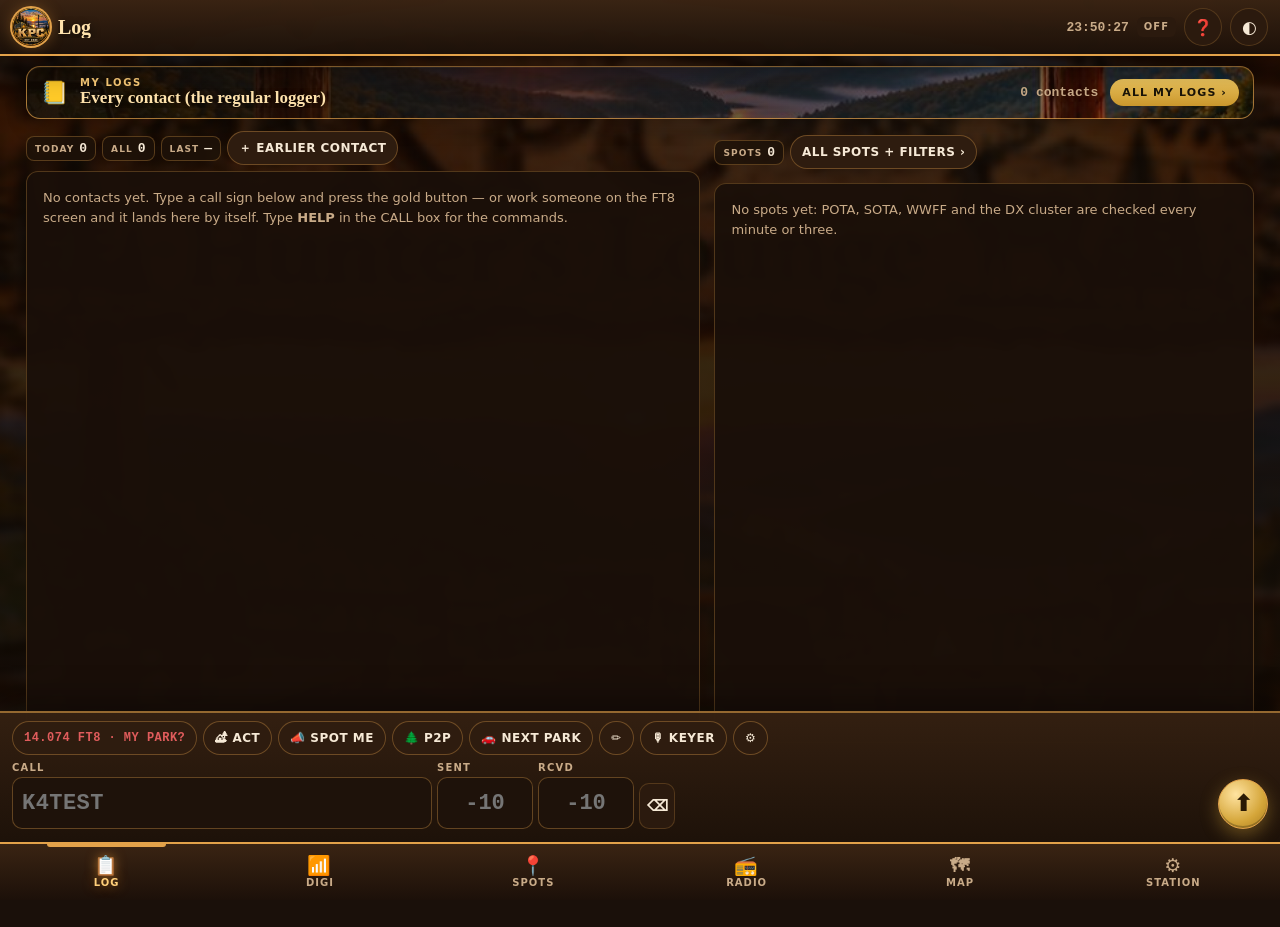
==== KPC-iPhone-beta/index.html @ 117d70fc "KPC iPhone beta page in KPC-iPhone-beta/ (KPC app 0.8.0 copy, secret-scanned); nothing existing chan" ====
<!doctype html>
<html lang="en">
<head>
<meta charset="utf-8">
<meta name="viewport" content="width=device-width, initial-scale=1, viewport-fit=cover">
<meta name="apple-mobile-web-app-capable" content="yes"><meta name="mobile-web-app-capable" content="yes"><meta name="apple-mobile-web-app-status-bar-style" content="black-translucent"><meta name="apple-mobile-web-app-title" content="KPC"><link rel="apple-touch-icon" href="img/kpc-logo.png">
<meta name="color-scheme" content="dark light">
<title>KPC</title>
<link rel="stylesheet" href="app.css?v=20261106c">
<script src="kpc-flavor.js?v=20261028b"></script>
<script>try{if((window.KPC_FLAVOR&&KPC_FLAVOR.lite)||/[?&]lite=1/.test(location.search))document.documentElement.dataset.lite='1';}catch(e){}</script>
<script>try{var t=localStorage.getItem('kpcTheme');if(t)document.documentElement.dataset.theme=t;document.documentElement.dataset.style=localStorage.getItem('kpcStyle')||'lodge';}catch(e){document.documentElement.dataset.style='lodge'}</script>
</head>
<body data-screen="log">
<div id="intro" aria-hidden="true"><div class="rays"></div><div class="rings"><i></i><i></i><i></i></div>
<img class="logo" src="img/kpc-logo.png" alt=""><div class="arch"><img src="img/n4kpc-arch.webp" alt=""><span class="sweep"></span></div>
<div class="tag">KENTUCKY PORTABLE CLUB</div><div class="rule"></div><div class="sub">LOGGER · FT8 · CW · DIGITAL · APRS · REMOTE</div><div class="open">opening your logs<b>.</b><b>.</b><b>.</b></div></div>
<script>/* Oct 25 (Brandon: 'open on the N4KPC logo with some animation'); Oct 26: 'longer intro then to my logs page' = ~3.4 s, then the MY LOGS page.
   A tap skips it; not for --headless, the builders' tests or a second start within 10 min. window.KPC_FRESH = this start showed the opening (kpc-log.js opens MY LOGS). */
(function(){var e=document.getElementById('intro'),q=location.search,go=function(){if(!e||e.classList.contains('out'))return;e.classList.add('out');setTimeout(function(){e.remove()},650)};
var last=0;try{last=+sessionStorage.getItem('kpcIntro')||0;sessionStorage.setItem('kpcIntro',Date.now())}catch(x){}
if(navigator.webdriver||/[?&](headless|fake)=1/.test(q)||Date.now()-last<600000){e.remove();return}
window.KPC_FRESH=true;e.onclick=go;setTimeout(go,matchMedia('(prefers-reduced-motion: reduce)').matches?900:3400)})();</script>

<div class="embers" aria-hidden="true"><i style="--x:6%;--d:0s;--t:9s"></i><i style="--x:15%;--d:3.1s;--t:11s"></i><i style="--x:27%;--d:6s;--t:10s"></i><i style="--x:38%;--d:1.4s;--t:12s"></i><i style="--x:52%;--d:4.3s;--t:9.5s"></i><i style="--x:63%;--d:7.6s;--t:11.5s"></i><i style="--x:74%;--d:2.2s;--t:10.5s"></i><i style="--x:86%;--d:5.4s;--t:12.5s"></i><i style="--x:94%;--d:8.8s;--t:10s"></i></div>
<header class="top">
  <span class="badge">KPC</span>
  <span class="ttl" id="ttl">Log</span>
  <b class="clk" id="utc">--:--:--</b>
  <span class="state" id="rxState" title="Sound: off, listening, or transmitting">OFF</span>
  <button type="button" class="ic" id="look" aria-label="Switch light or dark">◐</button>
</header>

<main>

<!-- ========================= MY LOGS (Oct 26: its own page, opened after the opening) ========================= -->
<section class="scr" id="scrLogs" aria-label="My logs"><div class="opspage" id="lgOps"></div></section>

<!-- ========================= LOG ========================= -->
<section class="scr" id="scrLog" aria-label="Log">
  <button type="button" class="logbar" id="lgBar" data-oplist="1" title="My logs: open another log or start a new one"><span class="i">📒</span><span class="t"><i>MY LOGS</i><b id="lgBarN">Every contact</b></span><span class="c" id="lgBarC">0 contacts</span><span class="g">ALL MY LOGS ›</span></button>
  <div class="strip" id="lgStrip">
    <span class="kv"><i>TODAY</i><b id="lgN">0</b></span>
    <span class="kv"><i>ALL</i><b id="lgAll">0</b></span>
    <span class="kv" id="lgGoalW" hidden><i>GOAL</i><b id="lgGoal">0/10</b></span>
    <span class="kv"><i>LAST</i><b id="lgLast">—</b></span>
  </div>

  <div class="lgwrap">
    <div class="list log" id="lgList" role="table" aria-label="Contacts"></div>
    <aside class="lgsp" id="lgSpW" aria-label="Spots">
      <div class="strip"><span class="kv"><i>SPOTS</i><b id="lgSpN">0</b></span><button type="button" class="chip set" id="lgSpAll">ALL SPOTS + FILTERS ›</button></div>
      <div class="list log" id="lgSp" role="table" aria-label="Spots"></div>
    </aside>
  </div>

  <div class="dock" id="lgDock">
    <div class="chips">
      <button type="button" class="chip mono" id="dkFreq" title="Band, mode and your park number — tap to change">14.074 FT8</button>
      <button type="button" class="chip" id="dkRole" title="Activating a park or hunting from home">🏕 ACT</button>
      <button type="button" class="chip p2p" id="dkP2p" title="Park to park: put their park number in fast">🌲 P2P</button>
      <button type="button" class="chip" id="dkMore" title="More: park number, name, notes">✏️</button>
      <button type="button" class="chip" id="dkSet" title="My station and radio settings">⚙</button>
    </div>
    <form class="entry" id="lgForm" autocomplete="off">
      <label class="e call">CALL<input id="eCall" autocapitalize="characters" spellcheck="false" enterkeyhint="done" placeholder="K4TEST"></label>
      <label class="e">SENT<input id="eRs" inputmode="numeric" maxlength="3"></label>
      <label class="e">RCVD<input id="eRr" inputmode="numeric" maxlength="3"></label>
      <label class="e sta" id="eStW">STATE<input id="eSt" autocapitalize="characters" spellcheck="false" maxlength="2" enterkeyhint="done"></label>
      <button type="button" class="ic sm" id="eClr" aria-label="Clear the line">⌫</button>
      <button type="submit" class="go" id="eGo" aria-label="Log this contact">⬆</button>
    </form>
    <div class="look" id="eLook"></div>
  </div>
</section>

<!-- ========================= DIGI ========================= -->
<section class="scr" id="scrDigi" aria-label="FT8 and digital modes">
  <div class="strip modes" id="modeStrip" role="group" aria-label="Mode">
    <span class="chips" id="modeChips"></span>
    <button type="button" class="chip set" id="dgSet" title="Settings for this mode">⚙ <span id="dgSetM">FT8</span></button>
    <span class="kv lvk" title="Incoming sound from the radio: keep it in the green"><i>RX LEVEL</i><span class="lvbar"><i id="dgLvlBar"></i></span><b id="dgLvl">—</b><em id="dgLvlW"></em></span>
  </div>
  <div class="dgwrap" id="dgFt">
  <div class="col a">

    <div class="dialrow">
      <select id="dgBand" aria-label="Band" class="selc"></select>
      <b class="mono dial" id="dgDial">14.074</b>
      <span class="slot"><i id="dgSlotBar"></i><span id="dgSlotT">slot</span></span>
    </div>
    <div class="chips spstrip" id="dgSpots" hidden aria-label="FT8 / FT4 parks spotted on this band"></div>
    <div class="st bad tunew" id="dgTuneW" hidden role="alert"></div>

    <div class="wfw">
      <canvas id="dgWf" height="190" aria-label="Waterfall: tap to listen there, hold to move your transmit frequency"></canvas>
      <canvas id="dgSc" height="20"></canvas>
      <div class="wfoff" id="dgWfOff"><button type="button" class="gold big" id="dgStart">🎧 START LISTENING</button><span>Plug the radio's data cable in, turn the radio on, then press START.</span></div>
    </div>

    <div class="hzrow">
      <label class="kv hzi rx" title="Where I listen (Hz): type a number and press Enter, or tap the waterfall"><i>RX</i><input class="mono" id="dgRxT" inputmode="numeric" maxlength="4" value="1500" enterkeyhint="done"></label>
      <label class="kv hzi tx" title="Where I transmit (Hz): type a number and press Enter, or hold on the waterfall"><i>TX</i><input class="mono" id="dgTxT" inputmode="numeric" maxlength="4" value="1500" enterkeyhint="done"></label>
      <button type="button" class="chip" id="dgSpan" title="Waterfall width: the whole passband, or zoom in around where you transmit to find a clear spot">↔ 200–2800</button>
      <label class="ck"><input type="checkbox" id="dgHold"> 🔒 Hold TX</label>
    </div>

    <div class="btns">
      <button type="button" class="b tx" id="dgEn">ENABLE TX</button>
      <button type="button" class="b halt" id="dgHalt">HALT</button>
      <button type="button" class="b" id="dgTune">TUNE</button>
      <button type="button" class="b cq" id="dgCq">📣 CQ</button>
    </div>
    <!-- Oct 30 (Brandon: 'auto ft4-8 option … with longer cq') -->
    <div class="btns autob">
      <button type="button" class="b" id="dgRun" title="Activating: CQ, answer each caller, log, CQ again, by itself">🔁 AUTO RUN</button>
      <button type="button" class="b" id="dgHunt" title="Hunting: call the parks it hears that you have not worked today, by itself">🎯 AUTO HUNT</button>
      <button type="button" class="b" id="dgBoth" title="Both: call CQ, and when a park you have not worked shows up, work it, then CQ again">🔀 AUTO BOTH</button>
    </div>
    <div class="st" id="dgAutoSt" hidden></div>

    <div class="dxrow">
      <label class="e">DX CALL<input id="dgDx" autocapitalize="characters" spellcheck="false"></label>
      <label class="e">GRID<input id="dgDxG" autocapitalize="characters" spellcheck="false" maxlength="6"></label>
      <label class="e">MY RPT<input id="dgRpt" inputmode="numeric" maxlength="3" title="The report I send them"></label>
      <label class="e">THEIR RPT<input id="dgRr" readonly tabindex="-1" title="The report they sent me"></label>
      <label class="ck"><input type="checkbox" id="dgAuto" checked> Auto</label>
    </div>

    <!-- Brandon Oct 22: 'where is the box that shows people calling me and me calling them… split the TX1-6 box and have that to the right' -->
    <div class="txrow">
      <div class="txm" id="dgTxm"></div>
      <div class="qso" id="dgQso" aria-label="This contact: who is calling you and what you sent">
        <div class="qh"><button type="button" class="qclr" id="dgQsoClr" title="Clear this box: the contact in hand and who called">CLEAR</button><b id="dgQsoDx">NO CONTACT</b><span id="dgQsoR"></span></div>
        <div class="ql" id="dgQsoL"></div>
      </div>
    </div>
  </div>

  <div class="col b">
    <div class="strip tabs2" role="group" aria-label="Which list">
      <button type="button" class="chip on" data-list="band">BAND ACTIVITY <small id="dgCnt"></small></button>
      <button type="button" class="chip" id="dgPark" title="Show only park activators">🌲 PARKS</button>
    </div>
    <div class="list dec" id="dgBandL" aria-label="Band activity"></div>
    <div class="list dec" id="dgRxL" hidden aria-label="Stations near your frequency and your own contact"></div>
  </div>
  </div>

  <!-- APRS (on the mode frame) -->
  <div id="aprsPanel" hidden>
    <div class="dialrow">
      <select id="apBand" class="selc" aria-label="APRS band"></select>
      <b class="mono dial" id="apDial">144.390</b>
      <span class="kv"><i>HEARD</i><b id="apN">0</b></span>
    </div>
    <div class="st" id="apTnc" hidden></div>
    <div class="offline" id="apOff"><button type="button" class="gold big" id="apStart">🎧 START LISTENING</button><span>Plug the radio's data cable in, set it to 144.390 FM, then press START.</span></div>
    <div class="st bad" id="apWhy" hidden></div>
    <div class="btns">
      <button type="button" class="b gold" id="apBeacon">📡 BEACON NOW</button>
      <button type="button" class="b" id="apMsg">✉ MESSAGE</button>
      <button type="button" class="b" id="apView">🗺 MAP</button>
      <button type="button" class="b" id="apTncB">📶 TNC</button>
    </div>
    <div class="st" id="apMe"></div>
    <div class="st ok" id="apIg" hidden></div>
    <canvas id="apMap" hidden aria-label="Stations around you by distance and direction"></canvas>
    <canvas id="apSat" hidden aria-label="Stations on a satellite map"></canvas>
    <div class="list dec" id="apList" aria-label="Stations heard on APRS"></div>
    <div class="list dec" id="apMsgs" hidden aria-label="APRS messages"></div>
  </div>
</section>

<!-- ========================= SPOTS (the spot frame: every source feeds one list) ========================= -->
<section class="scr" id="scrSpots" aria-label="Spots">
  <div class="strip">
    <span class="kv"><i>SPOTS</i><b id="spN">0</b></span>
    <button type="button" class="chip set" id="spFilt" title="Bands, modes, age, watchlist">⚙ FILTERS</button>
    <button type="button" class="chip" id="spScan" title="Step the radio through the spots shown, one every few seconds (needs the radio connected)">▶ SCAN</button>
 <button type="button" class="chip" id="spProp" title="Solar flux, Kp, a band-by-band guess and the day / night map">☀ CONDITIONS</button>
    <button type="button" class="chip" id="spHeard" title="Who heard me in the last 30 minutes (PSKReporter: FT8, FT4, CW skimmers…)">📡 WHO HEARD ME</button>
    <span class="chips" id="spSrc"></span>
  </div>
  <div class="bdstrip" id="spBands" hidden aria-label="Spots per band"></div>
  <div class="list log" id="spList" role="table" aria-label="Spots"></div>
  <p class="hint">Tap a spot: the radio goes there (CAT) and the log line fills in. ★ = a park you have not hunted yet · ✓ = worked before · 👀 = on your watchlist. <b>📶 CQ POTA on my FT8</b> = parks your own FT8 screen hears calling (no internet needed).</p>
</section>

<!-- ========================= REMOTE (the phone, when on the link to the home PC) ========================= -->
<section class="scr" id="scrRemote" data-lite="off" aria-label="Remote: the home PC's radio from this phone">
  <div class="strip">
    <span class="kv"><i>STATION</i><b id="rmSt">—</b></span>
    <span class="kv"><i>LINK</i><b id="rmMs">—</b></span>
    <span class="state" id="rmState">OFF</span>
  </div>
  <div class="st" id="rmCat">Radio not connected on the PC</div>
  <button type="button" class="b rmpcs" id="rmPcs">⚙ PC SETTINGS (change the home PC from here)</button>
  <div class="rmvol"><span class="l">🔊 VOLUME</span><input type="range" id="rmVol" min="0.2" max="10" step="0.1" value="2" aria-label="How loud the radio is here"><b id="rmVolT">200%</b></div>
  <div class="vfo">
    <button type="button" class="ic" id="rmDown" aria-label="Down one step">−</button>
    <button type="button" class="dialbig mono" id="rmVfo" title="Tap to type a frequency">—</button>
    <button type="button" class="ic" id="rmUp" aria-label="Up one step">+</button>
    <b class="rigmode" id="rmRigMode"></b>
  </div>
  <div class="chips steps" id="rmSteps" aria-label="Tuning step"><button type="button" class="chip" data-step="10">10 Hz</button><button type="button" class="chip" data-step="100">100 Hz</button><button type="button" class="chip on" data-step="1000">1 kHz</button><button type="button" class="chip" data-step="5000">5 kHz</button></div>
  <div class="dialrow">
    <span class="chips" id="rmPModes"><button type="button" class="chip mode" data-pm="LSB">LSB</button><button type="button" class="chip mode" data-pm="USB">USB</button><button type="button" class="chip mode" data-pm="CW">CW</button><button type="button" class="chip mode" data-pm="AM">AM</button><button type="button" class="chip mode" data-pm="FM">FM</button><button type="button" class="chip mode" data-pm="DATA">DATA</button></span>
    <span class="chips" id="rmModes"></span>
    <select id="rmBand" aria-label="Band on the PC's radio" class="selc"></select>
  </div>
  <div class="panel" id="rmPanel" hidden>
    <div class="grid2">
      <label class="e" id="rx_width">FILTER WIDTH<select id="rxWidth"><option value="250">250 Hz</option><option value="500">500 Hz</option><option value="1800">1.8 kHz</option><option value="2100">2.1 kHz</option><option value="2400">2.4 kHz</option><option value="2700">2.7 kHz</option><option value="3000">3.0 kHz</option></select></label>
      <label class="e slide" id="rx_power">RF POWER <b id="rxPowerT">100 %</b><input type="range" id="rxPower" min="5" max="100" step="5" value="100"></label>
      <label class="e slide" id="rx_mic">MIC GAIN <b id="rxMicT">50</b><input type="range" id="rxMic" min="0" max="100" step="5" value="50"></label>
    </div>
    <div class="btns">
      <button type="button" class="b" id="rxNotch" data-label="NOTCH">NOTCH OFF</button>
      <button type="button" class="b" id="rxNb" data-label="NB">NB OFF</button>
      <button type="button" class="b" id="rxNr" data-label="NR">NR OFF</button>
    </div>
    <div class="st" id="rmNoEx" hidden></div>
    <div class="strip" id="rmVoice" aria-label="Voice shaping"><span class="kv"><i>VOICE</i></span><button type="button" class="chip" data-voice="natural" title="Your voice as it is">NATURAL</button><button type="button" class="chip" data-voice="punch" title="A little brighter and tighter">PUNCH</button><button type="button" class="chip" data-voice="contest" title="Bright and compressed, like a contest mic: cuts through a pile-up">CONTEST</button></div>
    <div class="strip" id="rmVk" hidden aria-label="The PC's voice keyer"></div>
    <div id="rmCw" hidden>
      <div class="grid2"><label class="e">THEIR CALL<input id="rmCwDx" autocapitalize="characters" spellcheck="false"></label><label class="e">SPEED (WPM)<input id="rmCwWpm" inputmode="numeric" value="20"></label></div>
      <div class="chips wrap" id="rmCwMac"><button type="button" class="chip" data-cw="CQ CQ CQ DE {me} {me} K">CQ</button><button type="button" class="chip" data-cw="{dx} DE {me} {me} K">ANSWER</button><button type="button" class="chip" data-cw="{dx} UR 599 599 BK">599</button><button type="button" class="chip" data-cw="R TU 73 DE {me} E E">TU 73</button><button type="button" class="chip" data-cw="QRZ? DE {me} K">QRZ?</button></div>
      <div class="row"><input id="rmCwT" class="cwt" placeholder="type CW to send…" autocapitalize="characters" spellcheck="false"><button type="button" class="b gold" id="rmCwSend">SEND</button><button type="button" class="b halt" id="rmCwStop">STOP</button></div>
      <div class="st bad" id="rmCwNo" hidden>This radio cannot take typed CW over CAT (Yaesu radios need the key). Icom, Kenwood, Elecraft and QRP Labs radios can.</div>
      <div class="d5key" id="rmKey" aria-label="Hand keying from the phone"></div>
    </div>
  </div>
  <div class="btns">
    <button type="button" class="b gold" id="rmRun">🎧 START THE PC LISTENING</button>
    <button type="button" class="b" id="rmListen">🔊 LISTEN</button>
  </div>
  <div class="st meters" id="rmMeters" hidden aria-label="Radio meters">
    <div id="rmMet"></div>
    <div class="mfoot"><span>RF POWER SET <b id="rmPwrT">—</b></span><span class="hint" id="rmMetAge"></span><span class="pw"><button type="button" class="b" id="rmPwrOn">⏻ RADIO ON</button><button type="button" class="b" id="rmPwrOff">⏻ RADIO OFF</button></span></div>
  </div>
  <div class="specw" hidden><canvas id="rmSpec" aria-label="Band view: tap to move the TX spot"></canvas><p class="hint">What the PC's waterfall sees (200–2800 Hz). Gold dashes = your TX spot, blue = RX, dots = stations heard in the last 2 min. Tap a quiet gap to move TX there.</p></div>
  <button type="button" class="talk" id="rmTalkB" disabled>🎙 HOLD TO TALK</button>
  <div class="rmvol"><span class="l">🎙 MY VOICE</span><input type="range" id="rmVdb" min="-20" max="30" step="1" value="0" aria-label="How loud my voice goes to the radio"><b id="rmVdbT">0 dB</b></div>
  <div class="btns" id="rmOps"></div>
    <div class="d5key" id="rmKey2" hidden aria-label="Hand keying from the phone"></div>
    <div class="row" id="rmKb" hidden><input id="rmKbT" class="cwt" placeholder="type here to send it from the PC…" autocapitalize="characters" spellcheck="false" autocomplete="off"><button type="button" class="b gold" id="rmKbSend">SEND</button><button type="button" class="b halt" id="rmKbStop">STOP</button></div>
  <div class="st" id="rmQso" hidden></div>
  <p class="hint" id="rmLim"></p>
  <button type="button" class="b gold" id="rmHear" hidden>🔊 TAP TO HEAR THE RADIO</button>
  <div class="list dec" id="rmLines" aria-label="What the PC hears"></div>
  <div class="st dec" id="rmLog" aria-label="Last contacts"></div>
  <div class="row"><button type="button" class="b" id="rmSync">🔄 SYNC THE LOG NOW</button></div>
  <audio id="rmAudio" autoplay playsinline hidden></audio>
</section>

<!-- ========================= STATION ========================= -->
<section class="scr" id="scrStation" aria-label="Station and settings">
  <input id="stQ" class="find" placeholder="🔍 Find a setting (call, grid, radio, sound, log…)" autocomplete="off" spellcheck="false" aria-label="Find a setting">

  <section class="card" data-grp="my station call sign grid park operator">
    <h2>My station</h2>
    <div class="grid2">
      <label class="e">MY CALL SIGN<input id="stCall" autocapitalize="characters" spellcheck="false" placeholder="K4TEST"></label>
      <label class="e">GRID SQUARE<input id="stGrid" autocapitalize="characters" spellcheck="false" maxlength="6" placeholder="EM78"></label>
      <label class="e">PARK NUMBER (OPTIONAL)<input id="stRef" name="kpc-my-parks" autocomplete="off" autocapitalize="characters" spellcheck="false" placeholder="US-0785 US-1234"></label>
      <label class="e">I AM<select id="stRole"><option value="act">Activating a park</option><option value="hunt">Hunting from home</option></select></label>
      <label class="e">SEND AS<select id="stAs"></select></label>
      <label class="e">MY LICENCE CLASS<select id="stCls"><option value="">(not set)</option><option value="T">Technician</option><option value="G">General</option><option value="A">Advanced</option><option value="E">Extra</option></select></label>
      <label class="e">DISTANCES IN<select id="stUnits"><option value="mi">Miles and feet</option><option value="km">Kilometres</option></select></label>
      <label class="e">MY POWER (W)<input id="stPwr" inputmode="decimal" maxlength="5" placeholder="20"></label>
      <label class="e">MY RIG<input id="stMyRig" maxlength="40" placeholder="FT-710"></label>
      <label class="e">MY ANTENNA<input id="stAnt" maxlength="40" placeholder="EFHW on a 31 ft pole"></label>
      <label class="e">MY COUNTY <small id="stCntyN" style="text-transform:none;letter-spacing:0;opacity:.75"></small><input id="stCnty" maxlength="40" placeholder="found by itself" title="Leave empty and the app finds it from your GPS or grid square (US). Type it to set it yourself, like KY,Hopkins"></label>
      <label class="e">GOAL FOR AN ACTIVATION<select id="stGoalN"><option value="0">No goal</option><option value="10">10 contacts</option><option value="25">25</option><option value="44">44</option><option value="100">100</option></select></label>
    </div>
    <div class="row"><button type="button" class="b" id="stGps">📍 USE THIS DEVICE'S GPS FOR MY GRID</button><button type="button" class="b" id="stOps">👥 OPERATORS: <span id="stOpNow">just me</span></button></div>
    <div class="st bad" id="stCallWarn" hidden></div>
    <p class="hint">Your call and grid go into every FT8 message and every logged contact. Practice call on these screens: K4TEST.</p>
  </section>

  <section class="card" data-grp="radio cat control usb port ptt dial baud">
    <h2>Radio control</h2>
    <div class="grid2">
      <label class="e" id="stProfW">RADIO PROFILE<select id="stProf"><option value="">(none saved yet)</option></select></label>
      <label class="e">MY RADIO<select id="stRig"></select></label>
      <label class="e catx">HOW THE APP REACHES IT<select id="stLink"></select></label>
      <label class="e catx" id="stPortW">USB PORT<select id="stPort"><option value="">(press CONNECT)</option></select></label>
      <label class="e" id="stHostW" hidden>PROGRAM'S ADDRESS<input id="stHost" spellcheck="false" placeholder="localhost"></label>
      <label class="e" id="stTcpW" hidden>PORT NUMBER<input id="stTcpPort" inputmode="numeric" placeholder="4532"></label>
      <label class="e">KEY THE RADIO WITH<select id="stPtt">
        <option value="cat">CAT command (radio on USB)</option>
        <option value="vox">VOX (the radio keys on the sound)</option>
      </select></label>
      <label class="e catx">VOICE FROM THIS DEVICE (keyer, hold to talk, the phone)<select id="stVmod"><option value="mic">Leave the radio's mode alone (radio's SSB MOD SOURCE = REAR)</option><option value="data">Switch the radio to DATA while it sends</option></select></label>
      <label class="e catx">DIAL<select id="stFollow"><option value="1">Follow the radio's knob</option><option value="0">Leave the radio alone</option></select></label>
    </div>
    <div class="row">
      <button type="button" class="b gold" id="stConn">📻 CONNECT RADIO</button>
      <button type="button" class="b catx" id="stRead">READ DIAL</button>
      <button type="button" class="b catx" id="stDis">DISCONNECT</button>
      <button type="button" class="b catx" id="stProfSave">💾 SAVE AS A PROFILE</button>
      <button type="button" class="b catx" id="stPortName" title="Give this port a radio's name (FT-710 shack, IC-705 field…)">✏️ NAME THIS PORT</button>
      <button type="button" class="b catmore" id="stCatMore">⚙ MORE RADIO SETTINGS</button>
      <button type="button" class="b" id="stRigTips">📖 WHAT TO SET ON THE RADIO</button>
    </div>
    <div class="st" id="stCatT">Not connected.</div>
    <p class="hint catx">Profiles keep one radio's whole setup (type, speed, port, how it is keyed) under a name: home rig, field rig. Hamlib's rigctld and flrig are programs on the PC that know 300+ radios; pick one of them here when the radio is not in MY RADIO (rigctld needs the Windows app).</p>
    <p class="hint catx">On a phone or tablet only these two ways of keying work: the CAT command, or the radio's own VOX. The RTS and DTR lines have to hold the USB port, and holding it stops the tablet sending sound to the radio. Set the radio to DATA mode with DATA MOD SOURCE = USB.</p>
    <div class="row catx"><a class="b" href="radio-check.html">🔧 RADIO CHECK SCREEN (step-by-step test)</a></div>
  </section>

  <section class="card" data-grp="sound audio level device usb sound card tx level rx level receive gain volume alc">
    <h2>Sound</h2>
    <div class="grid2">
      <label class="e">RADIO SOUND IN<select id="stIn"><option value="">Default</option></select></label>
      <label class="e">RADIO SOUND OUT<select id="stOut"><option value="">Default</option></select></label>
    </div>
    <div class="row">
      <button type="button" class="b gold" id="stStart">🎧 START LISTENING</button>
      <button type="button" class="b" id="stStop">STOP</button>
      <button type="button" class="b" id="stDev">↻ DEVICES</button>
    </div>
    <div class="meter"><i id="stLvl"></i><span id="stLvlT">off</span></div>
    <div id="stLevels"></div>
    <p class="hint">TX LEVEL: press TUNE on the FT8 screen and come down until the radio's ALC barely moves and the watts are full. Still not enough at 0 dB? Turn this device's media volume all the way up, then the radio's USB MOD GAIN. RX LEVEL: turn it up if the waterfall looks dark and the meter barely moves, down if the meter turns red (too loud). The radio's own USB OUT level does the same job, so start at 0 dB. Both are also in ⚙ FT8 on the FT8 screen.</p>
  </section>

  <section class="card" data-grp="log files adif export share clear backup">
    <h2>Log files</h2>
    <div class="row">
      <button type="button" class="b gold" id="stAdif">⬇ SAVE ADIF FILE</button>
      <button type="button" class="b" id="stCopy">📋 COPY THE LOG</button>
      <button type="button" class="b" id="stClear">🗑 CLEAR THE LOG</button>
      <button type="button" class="b" id="stCols">🧩 COLUMNS &amp; ADIF</button>
      <button type="button" class="b" id="stLook">📖 CALL LOOK-UP</button>
      <button type="button" class="b" id="stPotaS">📊 MY POTA STATS</button>
      <button type="button" class="b" id="stRespot">📣 AUTO RE-SPOT: ON</button>
      <button type="button" class="b" id="stPota">📄 MY POTA FILES</button>
    </div>
    <div class="row">
      <button type="button" class="b" id="stKpcSave">💾 SAVE KPC LOG FILE</button>
      <button type="button" class="b" id="stKpcAdd">📂 ADD A LOG FILE</button>
      <button type="button" class="b" id="stUp" data-lite="off">☁ UPLOADS</button>
      <input type="file" id="stKpcFile" accept=".kpclog,.adi,.adif,.json,.txt,application/json,text/plain" hidden>
    </div>
    <div class="st" id="stUpT" data-lite="off">No uploads turned on.</div>
    <p class="hint">ADIF is the file POTA, WWFF, SOTA, LoTW and QRZ all take (a 2-fer on your side = one file per park). UPLOADS sends each contact to QRZ, eQSL or Wavelog by itself when there is signal. The KPC log file carries every contact for every operator: save it here, ADD it on your other phone or PC, and the two logs merge with no doubles. The log also stays in the app until you clear it.</p>
    <textarea id="stAdifT" class="adif" readonly hidden aria-label="Your log as ADIF"></textarea>
  </section>

  <section class="card" data-lite="off" data-grp="parks offline pack download state outline am i in the park next park gps directions">
    <h2>Parks on this device</h2>
    <div class="row">
      <label class="e small">STATE<select id="pkState"></select></label>
      <button type="button" class="b gold" id="pkGet">⬇ DOWNLOAD</button>
    </div>
    <div class="oplist" id="pkList"></div>
    <div class="row">
      <button type="button" class="b" id="pkHere" disabled>📍 AM I IN THE PARK?</button>
      <button type="button" class="b" id="pkNext" disabled>🧭 NEXT PARK</button>
      <button type="button" class="b gold" id="pkMap" disabled>🗺 MAP OF MY PARKS</button>
    </div>
    <div class="st" id="pkOut" hidden></div>
    <p class="hint">Download a state once while you have signal; the parks stay on this device. Kentucky comes with every park's outline (official, or marked approximate); other states come with pins for now. AM I IN THE PARK works from GPS with no signal.</p>
  </section>

  <section class="card" data-lite="off" data-grp="remote link phone pc tailscale pair code wifi base station control operator">
    <h2>Remote</h2>
    <div id="rmBase"></div>
    <div id="rmLink"></div>
  </section>

  <section class="card" data-grp="alerts notifications watchlist closures hunters calling buzz">
    <h2>Alerts</h2>
    <div class="st" id="alCond">Checking park notices…</div>
    <div class="st" id="alHunt"></div>
    <div class="oplist" id="alList"></div>
    <div id="alSw"></div>
    <div class="row"><button type="button" class="b" id="alTest">🔔 TEST AN ALERT</button><button type="button" class="b" id="alClear">CLEAR THE LIST</button></div>
    <p class="hint">One place for everything that wants you: a friend on the watchlist, a spot for a park you still need, the club bots' park closures, hunters-are-out times, someone calling you on FT8. Each one can be switched off.</p>
  </section>

  <section class="card" data-grp="alerts help clock time wsjtx about independence">
    <h2>Alerts &amp; help</h2>
    <div class="st" id="stClk">Clock: checking…</div>
    <div class="row"><button type="button" class="b" id="stClkCal" hidden>⏱ CALIBRATE</button></div>
    <p class="hint">FT8 needs this device's clock right within about a second. If it drifts, turn on "set time automatically" in Android or Windows settings.</p>
    <p class="hint">How the FT8 screen works: it listens to the radio's sound and shows everyone it hears every 15 seconds (FT4: 7.5 s). Tap a line to call that station — the six messages fill in and TX turns on. With <b>Auto</b> on it answers by itself (grid → report → R-report → RR73 → 73) and the contact drops into your log. Decoder: ft8_lib by Karlis Goba (MIT licence).</p>
    <div class="st" id="stUpd" hidden></div>
    <div class="row"><button type="button" class="b" id="stUpdNow">⬆ CHECK FOR A NEW BUILD</button></div>
    <div class="row"><button type="button" class="b" id="stReport">📋 COPY A REPORT FOR THE BUILDERS</button></div>
    <p class="hint">Something wrong? Press that, paste the text to whoever is fixing the app: version, device, settings, radio and the last messages. Nothing secret goes in it.</p>
    <p class="hint">KPC is an independent ham radio club, not part of Parks on the Air®, SOTA or WWFF. Build <span id="stVer" class="mono"></span>.</p>
  </section>

  <section class="card" data-grp="look dark light night theme">
    <h2>Look</h2>
    <div class="row">
      <button type="button" class="b" data-look="dark" data-style="lodge">🔥 CABIN LODGE</button>
      <button type="button" class="b" data-look="dark" data-style="forest">🌲 FOREST NIGHT</button>
      <button type="button" class="b" data-look="light">☀️ LIGHT</button>
    </div>
  </section>

  <!-- Brandon Oct 22: 'not sure if log + setting is useful?' — kept, but at the bottom, said plainly -->
  <section class="card" data-grp="backup new phone move save settings restore safety copy">
    <h2>Moving to a new phone or PC</h2>
    <div class="row"><button type="button" class="b" id="stBackup">💾 SAVE MY SETTINGS + LOG TO A FILE</button><button type="button" class="b" id="stRestore">📂 PUT THEM BACK FROM A FILE</button><input type="file" id="stRestoreFile" accept=".kpcbackup,application/json" hidden></div>
    <p class="hint">Only needed for a new phone or PC, or a safety copy. Your phone and PC already share the log with each other on their own.</p>
  </section>
</section>

</main>

<nav class="tabs" aria-label="Screens">
  <button type="button" data-go="log" class="on"><i>📋</i><span>LOG</span></button>
  <button type="button" data-go="digi"><i>📶</i><span>DIGI</span></button>
  <button type="button" data-go="spots"><i>📍</i><span>SPOTS</span></button>
  <button type="button" data-go="remote" hidden data-lite="off"><i>📡</i><span>REMOTE</span></button>
  <button type="button" data-go="station"><i>⚙</i><span>STATION</span></button>
</nav>

<div class="sheet" id="sheet" hidden><div class="sbox" role="dialog" aria-modal="true" aria-label="Settings"><div class="shead"><b id="sheetT">Settings</b><button type="button" class="ic sm" id="sheetX" aria-label="Done">✓ DONE</button></div><div class="sbody" id="sheetB"></div></div></div>
<div class="toast" id="toast" hidden></div>

<script src="kpc-nr.js?v=20261106a"></script><script src="kpc-native.js?v=20261106a"></script>
<script src="kpc-ft8-wasm.js?v=20261028b"></script><script src="kpc-ft8.js?v=20261028b"></script>
<script src="kpc-cat.js?v=20261106b"></script>
<script src="kpc-fake.js?v=20261028b"></script>
<script src="kpc-app.js?v=20261106b"></script>
<script src="kpc-log.js?v=20261105a"></script><script src="kpc-voice.js?v=20261028b"></script>
<script src="kpc-mode.js?v=20261028b"></script>
<script src="kpc-digi.js?v=20261101a"></script>
<script>/* KPC Lite (kpc-flavor.js) leaves these out: APRS and the step-5 modes; uploads, park packs and the remote link below. */
if(!document.documentElement.dataset.lite)document.write('<script src="kpc-ax25.js?v=20261028b"><\/script><script src="kpc-aprs.js?v=20261028b"><\/script><script src="kpc-dsp.js?v=20261028b"><\/script><script src="kpc-modes5.js?v=20261028b"><\/script>');</script>
<script src="kpc-cont.js?v=20261028b"></script><script src="kpc-spots.js?v=20261106a"></script>
<script src="kpc-sources.js?v=20261028b"></script>
<script>if(!document.documentElement.dataset.lite)document.write('<script src="kpc-uploads.js?v=20261028b"><\/script>');</script>
<script src="kpc-map.js?v=20261028b"></script><script src="kpc-prop.js?v=20261028b"></script>
<script>if(!document.documentElement.dataset.lite)document.write('<script src="kpc-parks.js?v=20261028b"><\/script>');</script>
<script src="kpc-alerts.js?v=20261028b"></script>
<script src="kpc-meters.js?v=20261106b"></script>
<script src="kpc-spotme.js?v=20261101a"></script>
<script src="kpc-pota.js?v=20261101a"></script>
<script src="kpc-radio.js?v=20261106b"></script>
<script src="kpc-qsomap.js?v=20261028b"></script>
<script src="kpc-contest.js?v=20261106b"></script><script src="kpc-skim.js?v=20261106b"></script><script src="kpc-scope.js?v=20261106a"></script><script src="kpc-rotor.js?v=20261106a"></script><script src="kpc-rigx.js?v=20261106c"></script><script src="kpc-help.js?v=20261106b"></script>
<script>if(!document.documentElement.dataset.lite)document.write('<script src="kpc-remote.js?v=20261108a"><\/script>');</script><script src="kpc-iphone.js?v=20261108a"></script>
</body>
</html>
---- KPC-iPhone-beta/app.css ----
/* KPC app look (Brandon Oct 20: 'clean as polo/hamrs… both with a switch').
   Dark #0D1117 + gold #E8B84A / Light #F4F2EC + gold #E2AE3A. Blue = RX, orange = TX, gold = CQ, park, current.
   Phone first (390 px, no sideways scroll), tablet and PC get two columns. */
:root{
  --bg:#0D1117;--panel:#161B22;--panel2:#232B36;--panel3:#2A3340;--line:#2D3643;
  --text:#E6EAF0;--sub:#9AA6B5;--gold:#E8B84A;--goldT:#F0C96B;--onGold:#23180A;
  --rx:#6DB4F5;--tx:#F39A55;--red:#E05C5C;--ok:#5FD39B;
  --glow:0 0 0 1px rgba(232,184,74,.22),0 6px 20px rgba(0,0,0,.35);
  --mono:ui-monospace,"IBM Plex Mono",Menlo,Consolas,monospace;
  --sans:"IBM Plex Sans",system-ui,-apple-system,"Segoe UI",Roboto,sans-serif;
  --tabh:58px;--doch:112px;
}
:root[data-theme="light"]{
  --bg:#F4F2EC;--panel:#FFFFFF;--panel2:#EEEBE2;--panel3:#E4E0D4;--line:#DCD8CC;
  --text:#1A1E24;--sub:#5A6270;--gold:#E2AE3A;--goldT:#7F5300;--onGold:#23180A;
  --rx:#1B63B3;--tx:#A84A12;--red:#B23A3A;--ok:#1C7A55;
  --glow:0 0 0 1px rgba(226,174,58,.3),0 4px 14px rgba(60,50,20,.12);
}
*{box-sizing:border-box;-webkit-tap-highlight-color:transparent}
[hidden]{display:none!important}
html,body{margin:0;padding:0;background:var(--bg);color:var(--text);font-family:var(--sans);font-size:15px;overflow-x:hidden}
body{padding-bottom:calc(var(--tabh) + env(safe-area-inset-bottom))}
body[data-screen="log"]{padding-bottom:calc(var(--tabh) + var(--doch) + env(safe-area-inset-bottom))}
.mono{font-family:var(--mono)}
small{font-size:11px}

/* ---------- header ---------- */
.top{position:sticky;top:0;z-index:20;display:flex;align-items:center;gap:8px;
  padding:max(8px,env(safe-area-inset-top)) 12px 8px;background:var(--panel);border-bottom:1px solid var(--line)}
.badge{display:inline-flex;align-items:center;height:26px;padding:0 8px;border-radius:6px;background:var(--gold);color:var(--onGold);
  font:700 13px/1 var(--mono);letter-spacing:.04em;text-decoration:none}
.ttl{font-size:16px;font-weight:600;flex:1 1 auto;min-width:0;overflow:hidden;text-overflow:ellipsis;white-space:nowrap}
.clk{font:700 13px var(--mono);color:var(--sub)}
.state{font:700 10px/1 var(--sans);letter-spacing:.1em;padding:5px 7px;border-radius:6px;background:var(--panel2);color:var(--sub)}
.state.rx{background:rgba(109,180,245,.16);color:var(--rx)}
.state.tx{background:rgba(243,154,85,.2);color:var(--tx)}
.ic{width:38px;height:38px;flex:0 0 auto;border-radius:19px;border:1px solid var(--line);background:var(--panel2);color:var(--text);font-size:17px;cursor:pointer}
.ic.sm{width:40px;height:40px;border-radius:10px;font-size:15px;font-weight:700}

/* ---------- screens ---------- */
main{max-width:1500px;margin:0 auto}
.scr{display:none;padding:10px max(12px,env(safe-area-inset-left)) 14px max(12px,env(safe-area-inset-right))}
body[data-screen="logs"] #scrLogs,body[data-screen="log"] #scrLog,body[data-screen="digi"] #scrDigi,body[data-screen="station"] #scrStation,body[data-screen="remote"] #scrRemote,body[data-screen="spots"] #scrSpots,body[data-screen="map"] #scrMap,body[data-screen="radio"] #scrRadio{display:block}

/* ---------- strips, chips ---------- */
.strip{display:flex;align-items:center;gap:6px;overflow-x:auto;overflow-y:hidden;scrollbar-width:none;padding:2px 0 6px}
.strip::-webkit-scrollbar{display:none}
.kv{display:inline-flex;align-items:baseline;gap:5px;flex:0 0 auto;padding:4px 8px;border-radius:8px;background:var(--panel2)}
.kv i{font:700 9px var(--sans);letter-spacing:.12em;color:var(--sub);font-style:normal}
.kv b{font:700 13px var(--mono)}
.chip{flex:0 0 auto;height:34px;padding:0 11px;border-radius:17px;border:1px solid var(--line);background:var(--panel2);color:var(--text);
  font:700 12px var(--sans);letter-spacing:.04em;cursor:pointer;white-space:nowrap}
.chip.mono{font-family:var(--mono)}
.chip.on{background:linear-gradient(180deg,#f6d58a,#d5a63a);border-color:var(--gold);color:#2a1a05}
.chip.bad{border-color:var(--red);color:var(--red)}
.selc{max-width:116px;height:34px;border-radius:17px;border:1px solid var(--line);background:var(--panel2);color:var(--text);font:700 12px var(--sans);padding:0 8px;flex:0 0 auto}
.dial{font-size:15px;font-weight:700;color:var(--goldT);flex:0 0 auto;padding-left:2px}

/* ---------- cards ---------- */
.card{background:var(--panel);border:1px solid var(--line);border-radius:14px;padding:12px 14px;margin:0 0 12px;box-shadow:var(--glow)}
.card h2{margin:0 0 10px;font:700 12px var(--sans);letter-spacing:.14em;color:var(--goldT);text-transform:uppercase}
.hint{margin:8px 0 0;font-size:13px;line-height:1.45;color:var(--sub)}
.hint b{color:var(--text)}
.st{margin-top:8px;padding:9px 11px;border-radius:9px;background:var(--panel2);font-size:13px;line-height:1.4}
.st.ok{border-left:4px solid var(--ok)}
.st.bad{border-left:4px solid var(--red)}
.row{display:flex;flex-wrap:wrap;gap:8px;margin:8px 0 0}
.grid2{display:grid;grid-template-columns:1fr;gap:10px}
@media (min-width:560px){.grid2{grid-template-columns:1fr 1fr}}

/* ---------- inputs ---------- */
label.e{display:flex;flex-direction:column;gap:4px;font:700 10px var(--sans);letter-spacing:.12em;color:var(--sub);min-width:0}
label.e.slide{margin-top:10px}
input,select,textarea{height:44px;padding:0 10px;border-radius:10px;border:1px solid var(--line);background:var(--bg);color:var(--text);
  font:600 15px var(--mono);width:100%;min-width:0;letter-spacing:0}
select{padding:0 8px;font-family:var(--sans);font-size:14px}
#eCall,#dgDx,#stCall,#stRef,#dgDxG,#stGrid,#eSt{text-transform:uppercase}
textarea{height:140px;padding:8px 10px;font-size:12px;line-height:1.4;resize:vertical}
.adif{margin-top:8px;display:block}
.find{margin:0 0 12px;font-family:var(--sans);font-weight:500;text-transform:none}
.ck{display:inline-flex;align-items:center;gap:7px;font:600 12px var(--sans);color:var(--text);flex:0 0 auto}
.ck input{width:20px;height:20px;flex:0 0 auto;accent-color:var(--gold)}
.pw{display:flex;align-items:center;gap:8px}
.pw input[type=range]{flex:1 1 auto;height:40px;padding:0;border:0;background:transparent;accent-color:var(--gold)}
.meter{position:relative;height:20px;border-radius:10px;background:var(--panel2);overflow:hidden;margin:10px 0 2px}
.meter i{position:absolute;inset:0 auto 0 0;width:0;background:var(--rx);transition:width .12s}
.meter i.bad{background:var(--red)}
.meter span{position:absolute;right:9px;top:0;font:700 11px/20px var(--mono)}

/* ---------- buttons ---------- */
button.b,a.b{display:inline-flex;align-items:center;justify-content:center;height:44px;padding:0 13px;border-radius:11px;border:1px solid var(--line);
  background:var(--panel2);color:var(--text);font:700 12px var(--sans);letter-spacing:.06em;cursor:pointer;text-decoration:none;flex:1 1 auto}
button.b.gold,button.gold{background:linear-gradient(180deg,#f6d58a,#d5a63a);border-color:var(--gold);color:#2a1a05}
button.b.tx.on{background:linear-gradient(180deg,#f7b57c,#e07f33);border-color:var(--tx);color:#2a1505}
button.b.halt{border-color:var(--red);color:var(--red)}
button.b.cq.on{background:linear-gradient(180deg,#f6d58a,#d5a63a);border-color:var(--gold);color:#2a1a05}
button.big{height:48px;padding:0 20px;font-size:14px;border-radius:14px;border:1px solid var(--gold);cursor:pointer}
button:disabled,a.b[aria-disabled="true"]{opacity:.42;cursor:default}
.btns{display:flex;gap:8px;margin-top:10px}
.btns .b{flex:1 1 0;min-width:0;padding:0 4px;font-size:11px;letter-spacing:.03em}

/* ---------- log screen ---------- */
.list{border:1px solid var(--line);border-radius:12px;background:var(--panel);overflow:auto;-webkit-overflow-scrolling:touch}
.list.log{max-height:calc(100vh - 290px);min-height:160px}
.qrow{display:grid;grid-template-columns:52px minmax(0,1fr) 72px 58px;gap:8px;align-items:center;padding:9px 11px;border-bottom:1px solid var(--line);font-size:13px}
.qrow:last-child{border-bottom:0}
.qrow .t{font:600 12px var(--mono);color:var(--sub)}
.qrow .c{font:700 15px var(--mono);letter-spacing:.02em;overflow:hidden;text-overflow:ellipsis}
.qrow .c i{display:block;font:500 11px var(--sans);font-style:normal;color:var(--sub)}
.qrow .m{font:600 11px var(--mono);color:var(--sub);text-align:right}
.qrow .x{justify-self:end}
.qrow .x button{width:30px;height:30px;border-radius:8px;border:1px solid var(--line);background:transparent;color:var(--sub);font-size:13px;cursor:pointer}
.qrow.new{animation:pop .5s ease}
@keyframes pop{from{background:rgba(232,184,74,.22)}to{background:transparent}}
.empty{padding:16px;color:var(--sub);font-size:13px;line-height:1.5}

.dock{display:none}
.dock{position:fixed;left:0;right:0;bottom:calc(var(--tabh) + env(safe-area-inset-bottom));z-index:15;
  padding:8px max(12px,env(safe-area-inset-left)) 8px max(12px,env(safe-area-inset-right));
  background:var(--panel);border-top:1px solid var(--line);box-shadow:0 -6px 18px rgba(0,0,0,.28)}
body[data-screen="log"] .dock{display:block}
body[data-screen="log"] .toast{bottom:calc(var(--tabh) + var(--doch) + 16px)}
.dock .chips{display:flex;gap:6px;overflow-x:auto;scrollbar-width:none;padding-bottom:7px}
.dock .chips::-webkit-scrollbar{display:none}
.entry{display:flex;align-items:flex-end;gap:5px}
.entry .e{flex:0 0 52px}
.entry .e.call{flex:1 1 auto;min-width:72px}
.entry .e.sta{flex:0 0 48px;letter-spacing:.04em}
.entry input{height:46px;padding:0 6px;font-size:15px;text-align:center}
.entry .e.call input{font-size:18px;font-weight:700;letter-spacing:.02em;text-align:left;padding:0 9px}
.entry .ic.sm{width:36px;height:46px;border-radius:10px}
.go{width:50px;height:50px;flex:0 0 auto;border-radius:27px;border:1px solid var(--gold);background:linear-gradient(180deg,#f6d58a,#d5a63a);
  color:#2a1a05;font-size:22px;font-weight:700;cursor:pointer;box-shadow:0 3px 12px rgba(232,184,74,.3)}
.p2pf{display:grid;grid-template-columns:96px minmax(0,1fr);gap:10px}
.p2pf input{font-size:22px;font-weight:700;height:52px}
.p2pf select{height:52px}
.look{min-height:0;font-size:12px;color:var(--sub);line-height:1.4;padding-top:5px}
.look b{color:var(--text);font-family:var(--mono)}
.look .nw{color:var(--goldT);font-weight:700}

/* ---------- digi screen ---------- */
.dgwrap{display:block}
.dialrow{display:flex;align-items:center;gap:8px;margin:0 0 8px}
.slot{position:relative;flex:1 1 auto;min-width:110px;height:22px;border-radius:11px;background:var(--panel2);overflow:hidden}
.slot i{position:absolute;inset:0 auto 0 0;width:0;background:linear-gradient(90deg,rgba(232,184,74,.5),var(--gold))}
.slot span{position:absolute;inset:0;text-align:center;font:700 10px/22px var(--mono);color:var(--text);letter-spacing:.06em}
.wfw{position:relative;border:1px solid var(--line);border-radius:12px;overflow:hidden;background:#07101f}
#dgWf,#dgSc{display:block;width:100%}
#dgWf{height:190px;touch-action:none}
#dgSc{height:20px;border-top:1px solid var(--line)}
.wfoff{position:absolute;inset:0;display:flex;flex-direction:column;align-items:center;justify-content:center;gap:10px;
  padding:14px;text-align:center;background:rgba(13,17,23,.9);color:var(--sub);font-size:12px;line-height:1.5}
:root[data-theme="light"] .wfoff{background:rgba(244,242,236,.93)}
.hzrow{display:flex;align-items:center;gap:6px;flex-wrap:wrap;margin-top:8px}
.dial.warn{color:var(--red)}
.dial.warn::before{content:"⚠ ";font-size:12px}
.tunew{display:flex;align-items:center;gap:10px;margin:0 0 8px}
.tunew span{flex:1 1 auto;min-width:0}
.b.sm{height:36px;flex:0 0 auto;padding:0 10px;font-size:11px}
h3.sh{margin:16px 0 4px;padding-top:12px;border-top:1px solid var(--line);font:700 11px var(--sans);letter-spacing:.14em;color:var(--goldT);text-transform:uppercase}
.sbody h3.sh:first-child{margin-top:0;padding-top:0;border-top:0}
.dxrow{display:flex;gap:8px;align-items:flex-end;margin-top:10px;flex-wrap:wrap}
.dxrow .e{flex:1 1 90px}
.txm{margin-top:10px;border:1px solid var(--line);border-radius:12px;overflow:hidden;background:var(--panel)}
.tm{display:flex;align-items:stretch;gap:0;border-bottom:1px solid var(--line)}
.tm:last-child{border-bottom:0}
.tm.on{background:rgba(232,184,74,.13)}
.tm .n{flex:0 0 46px;border:0;background:var(--panel2);color:var(--sub);font:700 11px var(--mono);cursor:pointer}
.tm.on .n{background:var(--gold);color:var(--onGold)}
.tm .m{flex:1 1 auto;min-width:0;padding:11px 10px;font:700 14px var(--mono);overflow:hidden;text-overflow:ellipsis;white-space:nowrap;cursor:pointer}
.tm.skip .m{opacity:.45;text-decoration:line-through}
.tm .w{flex:0 0 52px;border:0;border-left:1px solid var(--line);background:transparent;color:var(--goldT);font:700 10px var(--sans);letter-spacing:.08em;cursor:pointer}

.list.dec{max-height:46vh;min-height:150px;margin-top:0;font:600 12px var(--mono)}
.dsep{padding:3px 9px;background:var(--panel2);color:var(--sub);font:700 10px var(--mono);letter-spacing:.06em;position:sticky;top:0}
.dl{display:grid;grid-template-columns:44px 34px 32px 42px minmax(0,1fr);gap:6px;padding:7px 9px;border-top:1px solid var(--line);cursor:pointer}
.dl span:nth-child(-n+4){color:var(--sub)}
.dl .m{color:var(--text);overflow:hidden;text-overflow:ellipsis;white-space:nowrap}
.dl.cq .m{color:var(--goldT)}
.dl.cqp .m{color:var(--goldT);font-weight:700}
.dl.me{background:rgba(243,154,85,.14)}
.dl.me .m{color:var(--tx);font-weight:700}
.dl.mine{background:rgba(232,184,74,.1)}
.dl.mine .m{color:var(--goldT)}
.dl.wk .m::after{content:" ✓";color:var(--ok)}
.dl .ref{font-style:normal;color:var(--ok)}
.tabs2 .chip small{color:var(--sub);font-weight:600}

/* tablet + PC: waterfall and lists side by side */
@media (min-width:900px){
  .dgwrap{display:grid;grid-template-columns:minmax(0,1.15fr) minmax(0,1fr);gap:14px;align-items:start}
  #dgWf{height:250px}
  .list.dec{max-height:calc(100vh - 230px);min-height:300px}
  .tabs2 .chip[data-list]{display:none}
  .list.dec#dgRxL{display:none}
  .list.log{max-height:calc(100vh - 300px)}
}
@media (min-width:900px){.scr{padding-left:18px;padding-right:18px}}

/* ---------- bottom tabs ---------- */
.tabs{position:fixed;left:0;right:0;bottom:0;z-index:25;display:flex;height:calc(var(--tabh) + env(safe-area-inset-bottom));
  padding-bottom:env(safe-area-inset-bottom);background:var(--panel);border-top:1px solid var(--line)}
.tabs button{flex:1 1 0;display:flex;flex-direction:column;align-items:center;justify-content:center;gap:2px;
  border:0;background:transparent;color:var(--sub);font:700 10px var(--sans);letter-spacing:.1em;cursor:pointer;position:relative}
.tabs button i{font-size:19px;font-style:normal;line-height:1}
.tabs button.on{color:var(--goldT)}
.tabs button.on::before{content:"";position:absolute;top:0;left:22%;right:22%;height:3px;border-radius:0 0 3px 3px;background:var(--gold)}
.tabs button.live i::after{content:"";position:absolute;margin-left:1px;width:7px;height:7px;border-radius:4px;background:var(--rx)}

/* ---------- sheet + toast ---------- */
.sheet{position:fixed;inset:0;z-index:40;display:flex;align-items:flex-end;justify-content:center;background:rgba(0,0,0,.5);padding:0}
.sbox{width:100%;max-width:560px;max-height:86vh;display:flex;flex-direction:column;background:var(--panel);
  border:1px solid var(--gold);border-radius:16px 16px 0 0;box-shadow:0 -10px 30px rgba(0,0,0,.5)}
@media (min-width:700px){.sheet{align-items:center}.sbox{border-radius:16px}}
.shead{display:flex;align-items:center;gap:10px;padding:12px 14px;border-bottom:1px solid var(--line)}
.shead b{flex:1 1 auto;font:700 13px var(--sans);letter-spacing:.1em;color:var(--goldT);text-transform:uppercase}
.shead .ic{width:auto;padding:0 12px;border-radius:10px;font:700 12px var(--sans);letter-spacing:.08em}
.sbody{padding:12px 14px calc(16px + env(safe-area-inset-bottom));overflow:auto}
.sbody .grid2{margin-bottom:10px}
.toast{position:fixed;left:50%;transform:translateX(-50%);bottom:calc(var(--tabh) + 24px);z-index:50;max-width:min(520px,92vw);
  padding:11px 14px;border-radius:12px;background:var(--panel3);border:1px solid var(--gold);color:var(--text);
  font-size:13px;line-height:1.4;box-shadow:0 8px 24px rgba(0,0,0,.4)}
.toast.log{border-color:var(--ok)}
.toast.bad{border-color:var(--red)}
@media (prefers-reduced-motion:no-preference){.toast{animation:up .18s ease}}
@keyframes up{from{opacity:0;transform:translate(-50%,10px)}to{opacity:1;transform:translate(-50%,0)}}
.hide{display:none!important}

/* ---- remote operation (Oct 22) ---- */
.tabs button[hidden]{display:none}
.talk{display:block;width:100%;margin:12px 0;padding:0;height:88px;border-radius:16px;border:2px solid var(--tx);background:rgba(243,154,85,.12);color:var(--tx);
  font:800 17px/1 var(--sans);letter-spacing:.06em;touch-action:none;user-select:none;-webkit-user-select:none;-webkit-touch-callout:none}
.talk.on{background:linear-gradient(180deg,#f7b57c,#e07f33);color:#2a1505;box-shadow:0 0 0 4px rgba(243,154,85,.35)}
.talk:disabled{opacity:.45}
.paircode{margin:10px 0 6px;padding:12px;border-radius:12px;background:var(--panel2);text-align:center}
.paircode i{display:block;font:600 10px/1 var(--sans);letter-spacing:.12em;color:var(--sub);margin-bottom:6px;font-style:normal}
.paircode b{font-size:34px;letter-spacing:.14em;color:var(--goldT)}
.addrs div{display:flex;justify-content:space-between;gap:8px;padding:6px 0;border-bottom:1px solid var(--line);font-size:13px}
.addrs div span{color:var(--sub);font-size:11px;letter-spacing:.04em;text-transform:uppercase}
.oplist{display:flex;flex-direction:column;gap:6px;margin:6px 0 10px}
.oplist .op{display:flex;align-items:center;gap:8px;padding:8px 10px;border-radius:10px;background:var(--panel2);font-size:13px}
.oplist .op i{color:var(--sub);font-style:normal;font-size:11px;flex:1 1 auto}
.oplist .op small{color:var(--sub)}
.oplist .op .ic.sm{width:auto;padding:0 10px;height:30px;font-size:10px;letter-spacing:.06em}
.e.small{flex:0 0 auto;min-width:120px}
#scrRemote .dialrow{margin-top:8px}
#scrRemote .dec{height:min(38vh,320px);margin-top:10px}
#scrRemote .st{margin-top:8px}
.fold{margin-top:10px}.fold summary{cursor:pointer;color:var(--sub);font:600 11px/1.4 var(--sans);letter-spacing:.04em;text-transform:uppercase;padding:6px 0}
/* ---- the mode frame (Oct 22): chips come from KPCModes ---- */
#modeChips{display:flex;gap:6px;flex:0 0 auto}
#modeStrip .kv{margin-left:auto}
/* ---- APRS panel ---- */
.offline{display:flex;flex-direction:column;align-items:center;gap:8px;padding:14px;margin:8px 0;border:1px dashed var(--line);border-radius:12px;text-align:center;color:var(--sub);font-size:12px}
#apMap{display:block;width:100%;height:260px;border:1px solid var(--line);border-radius:12px;background:var(--panel);margin-top:8px}
#aprsPanel .dec{margin-top:8px;max-height:40vh}
#aprsPanel #apMsgs{max-height:24vh;min-height:80px}
/* ---- spots ---- */
#spSrc{display:flex;gap:6px}
.qrow.sp .m small{display:block;color:var(--sub);font:600 10px var(--sans);letter-spacing:.04em}
.qrow.sp.watch{box-shadow:inset 3px 0 0 var(--gold)}
.qrow.sp.wk .c b{color:var(--sub)}
.chips.wrap{display:flex;flex-wrap:wrap;gap:6px;margin:6px 0 10px}
.chip.ck{display:inline-flex;align-items:center;gap:6px;cursor:pointer}
.chip.ck input{margin:0}
.qrow.sp{grid-template-columns:44px minmax(0,1fr) 84px;cursor:pointer}
#rmModes{display:flex;gap:6px}
#rmOps:empty{display:none}
#spList{min-height:40vh;max-height:calc(100vh - 230px)}

/* ---------- Oct 22 (Brandon's 0.6.0 test): one-line log rows, wide park boxes ---------- */
.qrow.one{grid-template-columns:44px minmax(0,1fr) auto auto 30px;gap:7px;padding:5px 10px;min-height:36px}
.qrow.one .t{font-size:11px}
.qrow.one .c{display:flex;align-items:center;gap:6px;min-width:0;white-space:nowrap}
.qrow.one .c b{font:700 14px var(--mono);overflow:hidden;text-overflow:ellipsis}
.qrow.one .c em{font:700 10px var(--sans);font-style:normal;color:var(--sub);border:1px solid var(--line);border-radius:5px;padding:1px 4px;flex:none}
.qrow.one .c u{font:600 11px var(--mono);text-decoration:none;color:var(--ok, #3fb950);overflow:hidden;text-overflow:ellipsis;min-width:0}
.qrow.one .m,.qrow.one .r{font:600 11px var(--mono);color:var(--sub);white-space:nowrap;text-align:right}
.qrow.one .x button{width:26px;height:26px;font-size:12px}
.e.wide{grid-column:1/-1}
/* Brandon Oct 22: 'on tablet or desktop be able to also have a spot list' — beside the log from 900 px; a phone has no room */
.lgsp{display:none}
@media (min-width:900px){
  .lgwrap{display:grid;grid-template-columns:minmax(0,1fr) minmax(0,.85fr);gap:14px;align-items:start}
  .lgsp{display:block}
  #lgSp{max-height:calc(100vh - 300px);min-height:calc(100vh - 340px)}
  .lgwrap .list.log{max-height:calc(100vh - 262px);min-height:calc(100vh - 330px)}
  .lgsp .strip{margin-top:-38px}
  .lgsp .strip{margin-bottom:8px}
}
/* FT8: the QSO box to the right of TX1-6 (phone too: the messages get narrower) */
.txrow{display:grid;grid-template-columns:minmax(0,1.35fr) minmax(0,1fr);gap:8px;margin-top:10px;align-items:stretch}
.txrow .txm{margin-top:0}
.qso{border:1px solid var(--line);border-radius:12px;background:var(--panel);display:flex;flex-direction:column;min-width:0;overflow:hidden}
.qso .qh{padding:6px 8px;border-bottom:1px solid var(--line);background:var(--panel2);font:600 10px var(--sans);color:var(--sub);letter-spacing:.04em}
.qso .qh b#dgQsoDx{display:block;font:700 12px var(--mono);color:var(--goldT)}
.qso .qh span b{color:var(--text);font-family:var(--mono)}
.qso .ql{flex:1 1 auto;overflow:auto;max-height:240px;font:600 11px var(--mono)}
.qso .ql div{display:flex;gap:5px;padding:4px 7px;border-bottom:1px solid var(--line);white-space:nowrap}
.qso .ql div span:first-child{color:var(--sub)}
.qso .ql i{font-style:normal;color:var(--sub);min-width:22px;text-align:right}
.qso .ql .m{overflow:hidden;text-overflow:ellipsis}
.qso .ql .me{background:rgba(255,80,80,.14)}
.qso .ql .mine{background:rgba(232,184,74,.13)}
.qso .ql .empty{padding:10px;font:500 11px var(--sans);color:var(--sub);white-space:normal}
@media (max-width:560px){
  .tm .n{flex-basis:34px;font-size:10px}
  .tm .m{padding:9px 6px;font-size:12px}
  .tm .w{flex-basis:38px;font-size:9px;letter-spacing:0}
}
/* offline parks map (and the APRS satellite map) */
.pkmap{position:relative;margin:-2px 0 10px}
#pkCv{display:block;width:100%;height:56vh;border-radius:12px;border:1px solid var(--line);background:var(--panel)}
.pkbar{position:absolute;left:8px;top:8px;right:8px;display:flex;gap:6px;align-items:center;flex-wrap:wrap}
.pkbar .hint{margin:0 0 0 auto;background:rgba(0,0,0,.55);color:#fff;padding:2px 7px;border-radius:6px;font-size:10px}
.sbox:has(#pkCv){max-width:980px}
#apSat{display:block;width:100%;height:340px;border-radius:12px;border:1px solid var(--line);margin-top:10px}
#apSat[hidden]{display:none}
/* RX level bar on the digi screen */
.lvk{display:inline-flex;align-items:center;gap:6px}
.lvbar{position:relative;width:70px;height:8px;border-radius:4px;background:var(--panel3, #222);overflow:hidden;border:1px solid var(--line)}
.lvbar::after{content:"";position:absolute;left:31%;right:12%;top:0;bottom:0;border-left:1px dashed rgba(255,255,255,.25);border-right:1px dashed rgba(255,255,255,.25)}
.lvbar i{position:absolute;left:0;top:0;bottom:0;width:0;background:#3fb950;transition:width .15s}
.lvbar i.low{background:#d9a400}.lvbar i.hot{background:#e8a43a}.lvbar i.bad{background:#f85149}
.lvk em{font:700 9px var(--sans);font-style:normal;letter-spacing:.06em;text-transform:uppercase}
.lvk em.ok{color:#3fb950}.lvk em.low{color:#d9a400}.lvk em.hot{color:#e8a43a}.lvk em.bad{color:#f85149}
.qso .qclr{float:right;border:1px solid var(--line);background:transparent;color:var(--sub);font:700 9px var(--sans);letter-spacing:.06em;border-radius:6px;padding:3px 6px;cursor:pointer;margin-left:6px}
#dgRr{opacity:.85}
.dxrow .e{flex:1 1 68px;min-width:0}
.dxrow .e input{min-width:0}
@media (max-width:560px){.lvk>i{display:none}.lvbar{width:46px}.lvk #dgLvl{display:none}}
/* ---- the remote front panel ---- */
.vfo{display:grid;grid-template-columns:48px minmax(0,1fr) 48px;align-items:center;gap:8px;margin:10px 0 6px}
.vfo .ic{width:48px;height:48px;font-size:22px;font-weight:700}
.dialbig{height:56px;border-radius:12px;border:1px solid var(--line);background:var(--panel);color:var(--goldT);font-size:28px;font-weight:700;letter-spacing:.04em;cursor:pointer}
.vfo .rigmode{grid-column:2;text-align:center;font:700 11px/1 var(--sans);letter-spacing:.12em;color:var(--sub)}
.chips.steps{margin:0 0 8px;justify-content:center}
.chips.steps .chip{height:28px;padding:0 10px;font-size:11px}
#rmPModes,#rmModes{display:flex;gap:6px}
#scrRemote .dialrow{flex-wrap:wrap}
.panel{border:1px solid var(--line);border-radius:12px;padding:10px;margin:8px 0;background:var(--panel)}
.panel .grid2{margin-bottom:6px}
.cwt{flex:1 1 auto;min-width:0;height:44px;border-radius:10px;border:1px solid var(--line);background:var(--panel2);color:var(--text);padding:0 10px;font-family:var(--mono);font-size:15px}
.fakebar{display:block;width:100%;border:0;border-bottom:1px solid var(--line);background:linear-gradient(90deg,rgba(243,154,85,.25),rgba(232,184,74,.25));color:var(--text);font:600 12px/1.3 var(--sans);padding:8px 12px;text-align:left;cursor:pointer}
button.b.on{background:linear-gradient(180deg,#f6d58a,#d5a63a);border-color:var(--gold);color:#2a1a05}
.qrow.one .m s{text-decoration:none;opacity:.75}.qrow.one .m b{color:var(--text);font-weight:700}
@media (max-width:420px){.qrow.one .c u{max-width:90px}}
/* uploads sheet: big ON/OFF + hidden keys (Oct 23) */
.upsw{display:flex;align-items:center;gap:10px;width:100%;justify-content:flex-start;margin:8px 0;text-align:left}
.upsw b{min-width:46px;padding:4px 0;border-radius:6px;text-align:center;background:var(--line,#30363d);color:var(--text)}
.upsw.on b{background:var(--gold);color:#0D1117}
.upk{display:flex;gap:6px;align-items:stretch}.upk input{flex:1 1 auto;min-width:0}
.apmsg{color:var(--gold);font-weight:600}
#apList .dl .m{white-space:normal;overflow-wrap:anywhere}
.qrow .r .upok{font-style:normal;color:var(--ok,#3ddc84)}.qrow .r .upbad{font-style:normal;color:var(--red,#ff6b5c)}

/* Oct 24: decode-list highlights (⚙ FT8 → Light up in the decode list) */
.dl.hl-park{background:rgba(63,185,80,.13)}.dl.hl-park .m{color:#7ee08a;font-weight:700}
.dl.hl-dxped{background:rgba(219,61,120,.2)}.dl.hl-dxped .m{color:#ff8fbf;font-weight:800}
.dl.hl-event{background:rgba(56,139,253,.17)}.dl.hl-event .m{color:#8cc2ff;font-weight:700}
.dl.hl-dx{background:rgba(163,113,247,.17)}.dl.hl-dx .m{color:#cfb2ff;font-weight:700}
.dl.hl-newc{box-shadow:inset 3px 0 0 #e8b84a}.dl.hl-newc .m{color:var(--goldT);font-weight:700}
.dl.hl-newb{box-shadow:inset 3px 0 0 #58a6ff}
.hlk{display:inline-block;min-width:26px;text-align:center;border-radius:6px;padding:0 4px}
.hlk.hl-park{background:rgba(63,185,80,.25)}.hlk.hl-dxped{background:rgba(219,61,120,.3)}.hlk.hl-event{background:rgba(56,139,253,.28)}.hlk.hl-dx{background:rgba(163,113,247,.28)}.hlk.hl-newc{background:rgba(232,184,74,.3)}.hlk.hl-newb{background:rgba(88,166,255,.25)}
:root[data-theme=light] .dl.hl-park .m{color:#1a7f37}:root[data-theme=light] .dl.hl-dxped .m{color:#b3135a}:root[data-theme=light] .dl.hl-event .m{color:#0b5cad}:root[data-theme=light] .dl.hl-dx .m{color:#6b3fc0}
/* 0.6.11 (Oct 24): the remote screen's QSO box + last contacts (Brandon: decodes showed, not who was calling him and not the log) */
#rmQso,#rmLog{padding:0;overflow:hidden;font:600 12px var(--mono)}#rmQso .qh,#rmLog .qh{padding:6px 8px;border-bottom:1px solid var(--line);background:var(--panel2);font:600 10px var(--sans);color:var(--sub);letter-spacing:.04em;display:flex;justify-content:space-between;gap:8px;flex-wrap:wrap}#rmQso .qh>b,#rmLog .qh>b{font:700 12px var(--mono);color:var(--goldT)}#rmQso .qh span b{color:var(--text)}
#rmQso .dl,#rmLog .dl{display:grid;grid-template-columns:38px 30px 10px 42px 1fr;gap:6px;padding:4px 8px;border-bottom:1px solid var(--line)}#rmLog .dl{grid-template-columns:38px 1fr}#rmQso .dl.mine{color:var(--goldT)}#rmQso .dl.me{background:rgba(232,184,74,.12)}#rmQso .m,#rmLog .m{overflow:hidden;text-overflow:ellipsis;white-space:nowrap}#rmLog .empty{padding:8px;color:var(--sub);font:500 12px var(--sans)}
#scrRemote #rmLog{height:auto;max-height:160px;overflow:auto}#rmHear{margin-top:8px;width:100%}
/* 0.6.11: remote meters + band view */
#rmMeters.meters{padding:8px 10px}.mrow{display:grid;grid-template-columns:62px 1fr 52px;gap:8px;align-items:center;margin:3px 0;font:600 11px var(--sans);color:var(--sub)}.mrow b{white-space:nowrap;text-align:right;font:700 12px var(--mono);color:var(--text);text-align:right}.mt{height:10px;border-radius:5px;background:rgba(127,127,127,.18);overflow:hidden}.mb{height:100%;width:0;border-radius:5px;transition:width .25s}.mb.ok{background:#2ecc71}.mb.warn{background:var(--goldT)}.mb.bad{background:#e0533d}.mb.off{background:rgba(127,127,127,.35)}
.mfoot{display:flex;flex-wrap:wrap;gap:6px 12px;align-items:center;justify-content:space-between;margin-top:6px;font:600 11px var(--sans);color:var(--sub)}.mfoot b{color:var(--text);font-family:var(--mono)}.mfoot .pw{display:flex;gap:6px}.mfoot .pw .b{min-height:34px;padding:4px 10px;font-size:11px}
.specw{margin-top:8px}.specw canvas{display:block;width:100%;height:72px;border-radius:8px;background:var(--panel2);cursor:crosshair}.specw .hint{margin:4px 0 0}

.newpk{font-style:normal;font-size:10px;font-weight:900;letter-spacing:1px;background:var(--gold);color:#1a1205;border-radius:6px;padding:1px 5px;margin-left:6px}

/* Oct 24: spot filter panel (Hunters Lounge style) */
.fpanel .frow{display:flex;gap:10px;align-items:flex-start;margin:9px 0}
.fpanel .frow>span{flex:0 0 86px;font:900 10.5px var(--sans,Arial);letter-spacing:1.2px;color:var(--goldT);padding-top:8px}
.fpanel .frow>div{display:flex;flex-wrap:wrap;gap:6px;flex:1;min-width:0}
.fpanel .chip{font-size:11.5px}
.fpanel .fin{flex:1;min-width:0;max-width:180px}.fpanel .fin.wide{max-width:none}
.fpanel .fend{justify-content:flex-end;border-top:1px solid var(--line);padding-top:10px;margin-top:10px}
.fnum{font-style:normal;background:var(--gold);color:#1a1205;border-radius:9px;padding:0 6px;margin-left:4px;font-size:10px}
@media (max-width:520px){.fpanel .frow{flex-wrap:wrap;gap:4px}.fpanel .frow>span{flex-basis:100%;padding-top:0}}

.updbar{display:flex;flex-wrap:wrap;align-items:center;gap:8px;padding:8px 12px;border-bottom:1px solid var(--gold);background:linear-gradient(90deg,rgba(232,184,74,.22),rgba(232,184,74,.08));font:600 12.5px/1.3 var(--sans)}
.updbar .b{margin-left:auto;text-decoration:none}.updbar .ux{background:none;border:0;color:var(--text);font-size:16px;cursor:pointer;padding:2px 6px}

.qrow.sp.scan{outline:2px solid var(--gold);outline-offset:-2px;background:rgba(232,184,74,.12)}

/* Oct 24: band conditions */
.prb{display:flex;flex-wrap:wrap;gap:6px;margin:8px 0}
.prb .pb{display:flex;flex-direction:column;align-items:center;min-width:58px;padding:6px 8px;border-radius:10px;border:1px solid var(--line);font:700 11px var(--sans);text-transform:uppercase;letter-spacing:.5px}
.prb .pb b{font:900 15px var(--mono)}.prb .q2{background:rgba(63,185,80,.18);border-color:rgba(63,185,80,.5)}.prb .q1{background:rgba(232,184,74,.15);border-color:rgba(232,184,74,.45)}.prb .q0{opacity:.6}
.prl{display:inline-block;background:var(--gold);color:#1a1205;border-radius:7px;padding:1px 7px;margin-right:6px}
.prmap{display:block;width:100%;height:260px;border-radius:12px;border:1px solid var(--line);background:#0a1628;touch-action:none}
/* Oct 24: step-5 modes panel (#dg5): CW, RTTY, PSK31, HELL, SSTV, WSPR */
.dg5{display:flex;flex-direction:column;gap:10px}
.dg5 .d5wfb{position:relative}
.dg5 canvas#d5Wf{display:block;width:100%;height:150px;border-radius:10px 10px 0 0;background:#06142a;cursor:crosshair}
.dg5 canvas#d5Sc{display:block;width:100%;height:18px;background:var(--card,#161b22);border-radius:0 0 10px 10px}
.d5rx{min-height:120px;max-height:32vh;overflow:auto;white-space:pre-wrap;word-break:break-word;font:600 14px/1.45 var(--mono);background:var(--bg);border:1px solid var(--line);border-radius:10px;padding:10px}
.d5rx .cur{color:var(--goldT)}.d5rx .tx{color:var(--tx,#f39a55);font-style:normal}
.d5calls,.d5mac{display:flex;flex-wrap:wrap;gap:6px}
.d5calls .park{border-color:#3fb950}.d5calls .wk{opacity:.7}
.d5br{display:flex;flex-direction:column;gap:2px;max-height:24vh;overflow:auto}
.d5bl{display:grid;grid-template-columns:46px 1fr;gap:8px;padding:4px 8px;border-radius:8px;border:1px solid var(--line);font:600 12px var(--mono);cursor:pointer}.d5bl.on{border-color:var(--gold);background:rgba(232,184,74,.1)}.d5bl b{color:var(--goldT)}
.d5hell canvas{display:block;width:100%;height:auto;border-radius:10px;background:#0b0d10}
.d5pics canvas,#d5TxCv{display:block;max-width:100%;height:auto;border-radius:10px;border:1px solid var(--line);margin:6px 0}
.d5gal{display:flex;gap:6px;overflow-x:auto}.d5gal button{border:1px solid var(--line);background:none;padding:2px;border-radius:8px}.d5gal img{display:block;width:80px;height:64px;object-fit:cover;border-radius:6px}.d5gal small{display:block;font-size:10px;color:var(--mute)}
.d5log{display:grid;grid-template-columns:2fr 1fr 1fr 2fr auto;gap:8px;align-items:end}
.d5txl{display:flex;gap:8px}.d5txl input{flex:1;min-width:0}
.d5send summary{cursor:pointer;font-weight:800;color:var(--goldT);padding:6px 0}
.dg5 .d5-cw,.dg5 .d5-psk,.dg5 .d5-hell,.dg5 .d5-sstv,.dg5 .d5-wspr{display:none}
.dg5[data-m="cw"] .d5-cw,.dg5[data-m="psk"] .d5-psk,.dg5[data-m="hell"] .d5-hell{display:flex}
.dg5[data-m="sstv"] .d5-sstv,.dg5[data-m="wspr"] .d5-wspr{display:block}
.dg5[data-m="hell"] .d5rx,.dg5[data-m="sstv"] .d5rx,.dg5[data-m="wspr"] .d5rx,.dg5[data-m="sstv"] .d5-kb2,.dg5[data-m="wspr"] .d5-kb2,.dg5[data-m="wspr"] .d5log,.dg5[data-m="sstv"] .d5calls,.dg5[data-m="wspr"] .d5calls{display:none}
.dg5[data-m="hell"] .d5-hell{display:block}
@media (max-width:600px){.d5log{grid-template-columns:1fr 1fr}.d5log .e:first-child{grid-column:1/-1}.d5log button{grid-column:1/-1}}
.d5txl .b{flex:0 0 auto;min-width:96px}

/* Oct 24: voice keyer bar (LOG screen) */
.vkbar{display:flex;flex-direction:column;gap:6px;margin:0 0 8px;padding:8px;border:1px solid var(--line);border-radius:12px;background:rgba(232,184,74,.05)}
.vkm{display:grid;grid-template-columns:repeat(3,1fr);gap:6px}
.vkb{min-height:44px;border-radius:10px;border:1px solid var(--gold);background:linear-gradient(180deg,rgba(232,184,74,.25),rgba(232,184,74,.1));color:var(--text);font:800 12.5px var(--sans);letter-spacing:.5px;cursor:pointer}
.vkb.empty{border-style:dashed;background:none;opacity:.65}.vkb.on{background:var(--tx,#f39a55);color:#1a1205}
.vkc{display:flex;flex-wrap:wrap;gap:6px;align-items:center}
@media (min-width:700px){.vkm{grid-template-columns:repeat(6,1fr)}}

/* Oct 25: empty copy box says which mode it belongs to */
.d5rx .ph{color:var(--sub);font:500 13px var(--sans);font-style:italic}

/* Oct 25 (Opus): MY LOGS card, the log header, BREAK / note lines, the held clock */
.opscard{margin:0 0 10px;padding:12px;border-radius:14px;border:1px solid var(--gold);background:linear-gradient(180deg,rgba(232,184,74,.10),var(--panel) 60%);box-shadow:0 6px 22px rgba(0,0,0,.25)}
.opsh{display:flex;align-items:center;justify-content:space-between;margin-bottom:8px}.opsh b{font:800 13px var(--sans);letter-spacing:.12em;color:var(--goldT)}
.opsnew{display:flex;flex-wrap:wrap;gap:8px;margin-bottom:10px}.opsnew .b{flex:1 1 140px}
.opsl{display:flex;flex-direction:column;gap:6px;max-height:42vh;overflow:auto}
.opr{display:grid;grid-template-columns:1fr auto;grid-template-areas:"n b" "d b";gap:0 10px;text-align:left;padding:9px 12px;border-radius:10px;border:1px solid var(--line);background:var(--panel2);color:var(--text);cursor:pointer;font:inherit}
.opr .n{grid-area:n;font-weight:700;overflow:hidden;text-overflow:ellipsis;white-space:nowrap}.opr .d{grid-area:d;font-size:12px;color:var(--sub);overflow:hidden;text-overflow:ellipsis;white-space:nowrap}.opr b{grid-area:b;align-self:center;font:800 18px var(--mono);color:var(--goldT)}
.opr.on{border-color:var(--gold);box-shadow:inset 0 0 0 1px var(--gold)}
.lghead{display:flex;align-items:baseline;gap:8px;width:100%;padding:8px 10px;margin:0 0 6px;border:0;border-bottom:1px solid var(--line);background:transparent;color:var(--text);font:inherit;text-align:left;cursor:pointer}
.lghead b{font-weight:800;overflow:hidden;text-overflow:ellipsis;white-space:nowrap;min-width:0}.lghead i{margin-left:auto;font-style:normal;font-size:12px;color:var(--goldT);white-space:nowrap}
.qsep{padding:6px 10px;margin:4px 0;border-radius:8px;font-size:13px;color:var(--sub);background:var(--panel2)}.qsep.brk{border-left:3px solid var(--gold);color:var(--text)}.qsep.note{border-left:3px solid #4da3ff}
.chip.hold{background:#5a3a0a;border-color:#f39a55;color:#ffd7a8;font-weight:800}
.modeo{margin-top:6px}
.cmdl p{margin:6px 0;font-size:14px}.cmdl b{font-family:var(--mono);color:var(--goldT)}

/* Oct 25 (Opus): spots on ONE line, like the Hunters Lounge, with sortable column heads */
.sphead,.sp1{display:grid;grid-template-columns:38px minmax(0,1.1fr) minmax(0,1fr) 36px 62px 44px;gap:6px;align-items:center;padding:0 10px}
.sphead{position:sticky;top:0;z-index:1;background:var(--panel);border-bottom:1px solid var(--line)}
.sphead button{border:0;background:transparent;color:var(--sub);font:800 10px var(--sans);letter-spacing:.1em;text-align:left;padding:8px 0;cursor:pointer}
.sphead button:nth-child(5),.sphead button:nth-child(6){text-align:right}
.sp1{min-height:36px;border-bottom:1px solid var(--line);cursor:pointer;font-size:13px}
.sp1:hover{background:var(--panel2)}
.sp1 .a{font:600 11px var(--mono);color:var(--sub)}
.sp1 .c{font:700 14px var(--mono);white-space:nowrap;overflow:hidden;text-overflow:ellipsis}.sp1 .c i{color:var(--ok);font-style:normal;font-size:11px}
.sp1 .p{font:600 12px var(--mono);color:var(--goldT);white-space:nowrap;overflow:hidden;text-overflow:ellipsis}
.sp1 .f{font:700 12px var(--mono);text-align:right}.sp1 .m{font:600 11px var(--sans);color:var(--sub);text-align:right;white-space:nowrap;overflow:hidden}
.sp1.wk .c{color:var(--sub)}.sp1.watch{box-shadow:inset 3px 0 0 var(--gold)}
.sp1 .newpk{margin-right:4px;padding:1px 4px;border-radius:4px;background:var(--gold);color:var(--onGold);font:800 9px var(--sans)}
.sp1.scan{background:rgba(232,184,74,.16);box-shadow:inset 3px 0 0 var(--gold)}
.sp1.np .p{color:var(--gold);font-weight:800}

/* Oct 25 (Opus): hand keying — straight key + iambic paddles */
.d5key{flex-direction:column;gap:6px}
.kpad{display:grid;grid-template-columns:1.2fr 1fr 1fr;gap:8px;width:100%}
.kbtn{height:64px;border-radius:14px;border:1px solid var(--line);background:var(--panel2);color:var(--text);font:800 14px var(--sans);letter-spacing:.06em;touch-action:none;user-select:none;-webkit-user-select:none;cursor:pointer}
.kbtn.st{border-color:var(--gold);color:var(--goldT)}
.kbtn.on{background:var(--tx);color:#160c04;border-color:var(--tx);box-shadow:0 0 0 3px rgba(243,154,85,.35)}
.kph{margin:0}

/* ================= THE KPC LOOK, Hunters Lounge style (Opus, Oct 25; Brandon: 'complete dress up … a polished look like hunters lounge',
   'open on the N4KPC logo with some animation and nice clean look with a fancy background', 'looks is also important').
   The Lounge's palette (near-black with a green cast, gold, the green 'live' accent), a faint contour-line background with soft glows
   behind the cards (never behind the waterfall or a text box: those keep their own solid panels for sunlight), serif screen titles,
   the gold-edged header and tabs, and a desktop that uses the whole width. ================= */
:root{--bg:#0b0f0d;--panel:#141b17;--panel2:#1b241f;--panel3:#232e28;--line:#28332c;--text:#efe9da;--sub:#a8a18f;--gold:#d5a63a;--goldT:#f0c96b;--ok:#3ddc84;
  --glow:0 0 0 1px rgba(213,166,58,.16),0 10px 28px rgba(0,0,0,.38);--serif:Georgia,"Times New Roman",serif;
  --bgimg:radial-gradient(1100px 520px at 88% -140px,rgba(61,220,132,.10),transparent 70%),radial-gradient(900px 640px at -12% 112%,rgba(213,166,58,.09),transparent 70%),url("data:image/svg+xml,%3Csvg xmlns=%22http://www.w3.org/2000/svg%22 width=%22400%22 height=%22400%22 viewBox=%220 0 400 400%22%3E%3Cg fill=%22none%22 stroke=%22%23d5a63a%22 stroke-opacity=%22.06%22 stroke-width=%221%22%3E%3Cpath d=%22M129,120 130,124 129,128 126,130 120,131 116,130 113,131 110,133 106,136 101,136 97,133 95,130 94,126 93,123 93,120 95,117 97,115 98,112 98,108 100,103 105,102 110,104 114,107 116,109 120,110 123,111 126,114 128,117Z%22/%3E%3Cpath d=%22M148,120 147,127 143,133 137,138 129,139 122,141 117,145 110,152 100,156 90,153 86,145 85,137 83,131 79,126 76,120 76,114 79,108 81,101 84,93 91,87 101,87 110,93 116,98 122,100 130,99 141,100 148,105 150,113Z%22/%3E%3Cpath d=%22M160,120 156,129 154,137 149,146 141,152 132,157 122,165 110,172 95,174 83,165 79,152 78,141 73,135 62,129 52,120 50,109 56,99 65,90 74,83 85,77 98,78 110,84 119,87 130,86 146,83 163,86 170,96 167,109Z%22/%3E%3Cpath d=%22M165,120 165,130 170,144 169,159 159,170 144,177 127,183 110,186 92,183 80,172 74,157 69,147 54,142 34,134 21,120 24,104 40,92 56,85 69,78 81,71 95,68 110,68 124,68 142,65 164,65 181,73 184,91 175,108Z%22/%3E%3Cpath d=%22M175,120 185,134 197,154 196,176 177,189 152,192 130,190 110,190 91,188 75,180 63,168 49,160 27,153 3,140 -5,120 10,101 35,90 55,84 65,74 74,59 90,47 110,43 131,44 153,47 175,53 189,68 189,89 179,107Z%22/%3E%3Cpath d=%22M202,120 218,140 229,167 218,190 187,199 154,194 129,190 110,194 88,200 64,199 42,189 23,177 1,163 -16,144 -14,120 8,101 34,90 49,80 52,60 60,35 81,17 110,17 136,27 157,39 177,51 191,67 196,86 195,104Z%22/%3E%3Cpath d=%22M325,290 327,295 324,299 317,301 311,301 307,302 304,305 300,308 295,309 290,307 285,305 281,303 277,299 278,294 281,290 284,287 284,284 283,279 284,273 288,270 294,270 300,272 305,274 309,275 313,277 315,280 317,283 321,286Z%22/%3E%3Cpath d=%22M351,290 350,299 341,306 329,309 320,310 315,316 310,325 300,332 288,332 279,326 272,319 266,312 262,305 261,297 263,290 264,283 262,275 260,264 265,254 277,251 290,255 300,260 308,262 317,261 327,262 335,267 341,274 346,281Z%22/%3E%3Cpath d=%22M368,290 364,302 354,311 342,317 333,324 327,336 317,351 300,359 282,353 271,339 265,326 257,318 247,311 238,302 236,290 236,278 235,264 239,250 251,239 270,239 288,246 300,251 312,248 329,241 347,241 361,250 366,264 367,277Z%22/%3E%3Cpath d=%22M376,290 378,305 374,319 364,332 353,345 342,361 324,376 300,378 279,364 268,344 260,331 244,326 221,321 204,308 200,290 206,272 216,257 227,242 244,232 265,231 285,235 300,234 319,223 345,214 370,218 382,236 380,258 375,276Z%22/%3E%3Cpath d=%22M391,290 406,310 408,333 395,352 374,366 352,379 327,388 300,385 278,369 264,352 247,344 219,343 185,336 165,315 171,290 191,270 210,254 223,239 237,225 257,216 278,212 300,204 327,193 359,189 384,203 391,231 383,257 380,275Z%22/%3E%3Cpath d=%22M425,290 449,318 447,348 419,368 384,377 354,382 328,389 300,390 274,383 251,373 223,369 185,365 151,349 141,320 161,290 192,270 209,254 213,233 220,207 240,187 269,178 300,174 333,172 366,178 388,200 392,230 388,255 398,272Z%22/%3E%3Cpath d=%22M345,70 346,73 345,76 342,78 338,78 335,78 332,78 330,81 327,82 323,82 320,80 318,78 317,75 316,73 317,70 318,68 320,66 320,64 321,60 322,57 326,56 330,58 333,60 335,62 337,62 340,63 342,65 344,67Z%22/%3E%3Cpath d=%22M360,70 359,75 356,80 351,84 344,85 339,86 335,90 330,95 322,98 315,96 311,89 310,83 309,78 306,74 304,70 304,65 306,60 307,55 310,49 315,45 323,45 330,49 335,53 339,54 346,53 354,54 359,58 361,64Z%22/%3E%3Cpath d=%22M369,70 366,77 364,84 360,90 354,94 347,99 340,105 330,111 318,112 309,105 306,95 305,86 301,81 292,77 285,70 284,61 289,54 295,47 301,41 310,37 321,38 330,42 337,45 346,43 359,41 371,43 377,52 374,62Z%22/%3E%3Cpath d=%22M373,70 373,78 377,88 376,100 368,109 356,114 344,119 330,122 316,119 307,110 302,98 298,91 286,87 271,81 261,70 264,58 276,49 288,43 298,37 307,32 319,29 330,30 341,30 355,27 372,27 385,34 387,47 380,61Z%22/%3E%3Cpath d=%22M381,70 389,81 398,97 396,113 382,123 363,125 345,125 330,125 315,123 303,116 294,107 282,101 265,96 247,86 241,70 253,56 272,47 287,42 295,34 302,22 314,13 330,10 346,11 364,13 381,18 392,30 391,46 383,60Z%22/%3E%3Cpath d=%22M401,70 415,86 423,107 413,125 389,131 364,127 345,125 330,128 313,132 294,131 278,124 262,114 245,104 232,88 233,70 251,55 272,47 282,39 284,23 291,3 308,-10 330,-10 350,-2 367,7 383,16 393,29 396,44 395,58Z%22/%3E%3Cpath d=%22M77,330 78,333 77,337 74,339 69,339 65,339 63,340 60,342 56,344 52,344 49,342 47,339 45,336 44,333 45,330 47,328 49,326 49,323 49,319 51,315 56,314 60,316 63,319 66,320 69,321 72,322 74,324 75,327Z%22/%3E%3Cpath d=%22M94,330 93,336 90,342 84,346 76,347 71,348 66,353 60,359 51,362 43,359 39,352 37,345 35,340 32,335 30,330 31,325 33,319 34,313 36,306 43,301 52,301 60,307 65,311 71,312 79,311 87,312 93,317 95,324Z%22/%3E%3Cpath d=%22M105,330 102,338 100,346 94,352 87,357 79,363 71,370 60,378 47,378 37,370 33,358 32,348 26,343 16,338 9,330 8,320 13,311 19,303 27,296 38,292 50,294 60,299 68,301 78,299 93,296 107,299 113,309 110,321Z%22/%3E%3Cpath d=%22M109,330 110,339 114,351 112,364 102,374 90,380 76,387 60,390 44,387 34,375 29,362 23,354 9,350 -9,343 -19,330 -14,316 -1,306 12,299 23,292 34,286 47,284 60,285 73,284 89,280 109,280 123,289 125,304 116,320Z%22/%3E%3Cpath d=%22M119,330 129,343 139,361 135,379 118,390 97,393 78,394 60,394 43,391 30,382 19,372 5,366 -16,360 -36,348 -41,330 -27,314 -5,304 10,298 19,287 27,275 42,266 60,263 79,263 99,264 119,269 131,284 128,303 120,319Z%22/%3E%3Cpath d=%22M142,330 159,348 167,372 155,392 127,398 98,395 78,393 60,398 40,402 20,399 1,390 -18,381 -39,369 -54,351 -50,330 -28,313 -6,304 5,294 7,275 15,253 35,240 60,240 83,248 103,257 121,267 132,283 134,301 133,316Z%22/%3E%3Cpath d=%22M233,200 232,202 230,204 227,205 226,206 224,207 222,207 220,207 218,207 215,208 212,208 210,206 210,204 211,202 213,200 212,199 212,197 212,195 213,193 215,192 218,191 220,191 222,191 224,193 225,195 226,196 228,197 231,198Z%22/%3E%3Cpath d=%22M245,200 242,204 236,206 232,208 230,210 228,214 225,217 220,217 215,217 210,216 206,215 203,211 203,207 205,203 205,200 203,197 200,192 201,187 205,185 211,184 216,185 220,185 224,185 228,187 231,189 234,191 239,192 244,196Z%22/%3E%3Cpath d=%22M254,200 248,205 241,208 237,211 237,217 234,224 228,229 220,229 213,225 207,222 202,219 198,215 196,209 196,204 194,200 189,194 187,187 190,181 199,179 208,180 215,181 220,180 226,177 233,178 239,180 245,184 250,188 255,194Z%22/%3E%3Cpath d=%22M259,200 253,206 248,211 247,218 246,227 242,237 231,240 220,236 212,229 206,224 199,222 191,219 185,214 182,207 179,200 175,192 176,183 184,177 197,176 207,178 213,176 220,171 230,165 240,165 249,171 253,178 257,185 260,193Z%22/%3E%3Cpath d=%22M266,200 265,209 262,217 260,226 256,237 247,246 233,246 220,239 212,230 204,228 192,229 178,227 168,220 166,210 166,200 168,190 172,181 182,175 194,173 204,172 211,166 220,157 234,150 247,154 254,165 256,176 259,185 263,192Z%22/%3E%3Cpath d=%22M283,200 285,212 279,223 271,233 261,243 248,248 233,247 220,240 210,235 198,237 180,241 162,238 153,226 156,212 163,200 168,190 171,181 177,172 187,166 196,160 206,151 220,142 237,140 250,149 255,164 256,176 261,184 273,190Z%22/%3E%3C/g%3E%3C/svg%3E")}
:root[data-theme="light"]{--bg:#f3eee1;--panel:#fffdf7;--panel2:#f2ecdd;--panel3:#e8e0cc;--line:#ddd3bd;--text:#1d1a14;--sub:#6b6252;--gold:#c9952a;--goldT:#7a5200;--ok:#1c7a55;
  --glow:0 0 0 1px rgba(201,149,42,.22),0 8px 22px rgba(60,45,10,.10);
  --bgimg:radial-gradient(1100px 520px at 88% -140px,rgba(28,122,85,.10),transparent 70%),radial-gradient(900px 640px at -12% 112%,rgba(201,149,42,.12),transparent 70%),url("data:image/svg+xml,%3Csvg xmlns=%22http://www.w3.org/2000/svg%22 width=%22400%22 height=%22400%22 viewBox=%220 0 400 400%22%3E%3Cg fill=%22none%22 stroke=%22%237a5200%22 stroke-opacity=%22.08%22 stroke-width=%221%22%3E%3Cpath d=%22M129,120 130,124 129,128 126,130 120,131 116,130 113,131 110,133 106,136 101,136 97,133 95,130 94,126 93,123 93,120 95,117 97,115 98,112 98,108 100,103 105,102 110,104 114,107 116,109 120,110 123,111 126,114 128,117Z%22/%3E%3Cpath d=%22M148,120 147,127 143,133 137,138 129,139 122,141 117,145 110,152 100,156 90,153 86,145 85,137 83,131 79,126 76,120 76,114 79,108 81,101 84,93 91,87 101,87 110,93 116,98 122,100 130,99 141,100 148,105 150,113Z%22/%3E%3Cpath d=%22M160,120 156,129 154,137 149,146 141,152 132,157 122,165 110,172 95,174 83,165 79,152 78,141 73,135 62,129 52,120 50,109 56,99 65,90 74,83 85,77 98,78 110,84 119,87 130,86 146,83 163,86 170,96 167,109Z%22/%3E%3Cpath d=%22M165,120 165,130 170,144 169,159 159,170 144,177 127,183 110,186 92,183 80,172 74,157 69,147 54,142 34,134 21,120 24,104 40,92 56,85 69,78 81,71 95,68 110,68 124,68 142,65 164,65 181,73 184,91 175,108Z%22/%3E%3Cpath d=%22M175,120 185,134 197,154 196,176 177,189 152,192 130,190 110,190 91,188 75,180 63,168 49,160 27,153 3,140 -5,120 10,101 35,90 55,84 65,74 74,59 90,47 110,43 131,44 153,47 175,53 189,68 189,89 179,107Z%22/%3E%3Cpath d=%22M202,120 218,140 229,167 218,190 187,199 154,194 129,190 110,194 88,200 64,199 42,189 23,177 1,163 -16,144 -14,120 8,101 34,90 49,80 52,60 60,35 81,17 110,17 136,27 157,39 177,51 191,67 196,86 195,104Z%22/%3E%3Cpath d=%22M325,290 327,295 324,299 317,301 311,301 307,302 304,305 300,308 295,309 290,307 285,305 281,303 277,299 278,294 281,290 284,287 284,284 283,279 284,273 288,270 294,270 300,272 305,274 309,275 313,277 315,280 317,283 321,286Z%22/%3E%3Cpath d=%22M351,290 350,299 341,306 329,309 320,310 315,316 310,325 300,332 288,332 279,326 272,319 266,312 262,305 261,297 263,290 264,283 262,275 260,264 265,254 277,251 290,255 300,260 308,262 317,261 327,262 335,267 341,274 346,281Z%22/%3E%3Cpath d=%22M368,290 364,302 354,311 342,317 333,324 327,336 317,351 300,359 282,353 271,339 265,326 257,318 247,311 238,302 236,290 236,278 235,264 239,250 251,239 270,239 288,246 300,251 312,248 329,241 347,241 361,250 366,264 367,277Z%22/%3E%3Cpath d=%22M376,290 378,305 374,319 364,332 353,345 342,361 324,376 300,378 279,364 268,344 260,331 244,326 221,321 204,308 200,290 206,272 216,257 227,242 244,232 265,231 285,235 300,234 319,223 345,214 370,218 382,236 380,258 375,276Z%22/%3E%3Cpath d=%22M391,290 406,310 408,333 395,352 374,366 352,379 327,388 300,385 278,369 264,352 247,344 219,343 185,336 165,315 171,290 191,270 210,254 223,239 237,225 257,216 278,212 300,204 327,193 359,189 384,203 391,231 383,257 380,275Z%22/%3E%3Cpath d=%22M425,290 449,318 447,348 419,368 384,377 354,382 328,389 300,390 274,383 251,373 223,369 185,365 151,349 141,320 161,290 192,270 209,254 213,233 220,207 240,187 269,178 300,174 333,172 366,178 388,200 392,230 388,255 398,272Z%22/%3E%3Cpath d=%22M345,70 346,73 345,76 342,78 338,78 335,78 332,78 330,81 327,82 323,82 320,80 318,78 317,75 316,73 317,70 318,68 320,66 320,64 321,60 322,57 326,56 330,58 333,60 335,62 337,62 340,63 342,65 344,67Z%22/%3E%3Cpath d=%22M360,70 359,75 356,80 351,84 344,85 339,86 335,90 330,95 322,98 315,96 311,89 310,83 309,78 306,74 304,70 304,65 306,60 307,55 310,49 315,45 323,45 330,49 335,53 339,54 346,53 354,54 359,58 361,64Z%22/%3E%3Cpath d=%22M369,70 366,77 364,84 360,90 354,94 347,99 340,105 330,111 318,112 309,105 306,95 305,86 301,81 292,77 285,70 284,61 289,54 295,47 301,41 310,37 321,38 330,42 337,45 346,43 359,41 371,43 377,52 374,62Z%22/%3E%3Cpath d=%22M373,70 373,78 377,88 376,100 368,109 356,114 344,119 330,122 316,119 307,110 302,98 298,91 286,87 271,81 261,70 264,58 276,49 288,43 298,37 307,32 319,29 330,30 341,30 355,27 372,27 385,34 387,47 380,61Z%22/%3E%3Cpath d=%22M381,70 389,81 398,97 396,113 382,123 363,125 345,125 330,125 315,123 303,116 294,107 282,101 265,96 247,86 241,70 253,56 272,47 287,42 295,34 302,22 314,13 330,10 346,11 364,13 381,18 392,30 391,46 383,60Z%22/%3E%3Cpath d=%22M401,70 415,86 423,107 413,125 389,131 364,127 345,125 330,128 313,132 294,131 278,124 262,114 245,104 232,88 233,70 251,55 272,47 282,39 284,23 291,3 308,-10 330,-10 350,-2 367,7 383,16 393,29 396,44 395,58Z%22/%3E%3Cpath d=%22M77,330 78,333 77,337 74,339 69,339 65,339 63,340 60,342 56,344 52,344 49,342 47,339 45,336 44,333 45,330 47,328 49,326 49,323 49,319 51,315 56,314 60,316 63,319 66,320 69,321 72,322 74,324 75,327Z%22/%3E%3Cpath d=%22M94,330 93,336 90,342 84,346 76,347 71,348 66,353 60,359 51,362 43,359 39,352 37,345 35,340 32,335 30,330 31,325 33,319 34,313 36,306 43,301 52,301 60,307 65,311 71,312 79,311 87,312 93,317 95,324Z%22/%3E%3Cpath d=%22M105,330 102,338 100,346 94,352 87,357 79,363 71,370 60,378 47,378 37,370 33,358 32,348 26,343 16,338 9,330 8,320 13,311 19,303 27,296 38,292 50,294 60,299 68,301 78,299 93,296 107,299 113,309 110,321Z%22/%3E%3Cpath d=%22M109,330 110,339 114,351 112,364 102,374 90,380 76,387 60,390 44,387 34,375 29,362 23,354 9,350 -9,343 -19,330 -14,316 -1,306 12,299 23,292 34,286 47,284 60,285 73,284 89,280 109,280 123,289 125,304 116,320Z%22/%3E%3Cpath d=%22M119,330 129,343 139,361 135,379 118,390 97,393 78,394 60,394 43,391 30,382 19,372 5,366 -16,360 -36,348 -41,330 -27,314 -5,304 10,298 19,287 27,275 42,266 60,263 79,263 99,264 119,269 131,284 128,303 120,319Z%22/%3E%3Cpath d=%22M142,330 159,348 167,372 155,392 127,398 98,395 78,393 60,398 40,402 20,399 1,390 -18,381 -39,369 -54,351 -50,330 -28,313 -6,304 5,294 7,275 15,253 35,240 60,240 83,248 103,257 121,267 132,283 134,301 133,316Z%22/%3E%3Cpath d=%22M233,200 232,202 230,204 227,205 226,206 224,207 222,207 220,207 218,207 215,208 212,208 210,206 210,204 211,202 213,200 212,199 212,197 212,195 213,193 215,192 218,191 220,191 222,191 224,193 225,195 226,196 228,197 231,198Z%22/%3E%3Cpath d=%22M245,200 242,204 236,206 232,208 230,210 228,214 225,217 220,217 215,217 210,216 206,215 203,211 203,207 205,203 205,200 203,197 200,192 201,187 205,185 211,184 216,185 220,185 224,185 228,187 231,189 234,191 239,192 244,196Z%22/%3E%3Cpath d=%22M254,200 248,205 241,208 237,211 237,217 234,224 228,229 220,229 213,225 207,222 202,219 198,215 196,209 196,204 194,200 189,194 187,187 190,181 199,179 208,180 215,181 220,180 226,177 233,178 239,180 245,184 250,188 255,194Z%22/%3E%3Cpath d=%22M259,200 253,206 248,211 247,218 246,227 242,237 231,240 220,236 212,229 206,224 199,222 191,219 185,214 182,207 179,200 175,192 176,183 184,177 197,176 207,178 213,176 220,171 230,165 240,165 249,171 253,178 257,185 260,193Z%22/%3E%3Cpath d=%22M266,200 265,209 262,217 260,226 256,237 247,246 233,246 220,239 212,230 204,228 192,229 178,227 168,220 166,210 166,200 168,190 172,181 182,175 194,173 204,172 211,166 220,157 234,150 247,154 254,165 256,176 259,185 263,192Z%22/%3E%3Cpath d=%22M283,200 285,212 279,223 271,233 261,243 248,248 233,247 220,240 210,235 198,237 180,241 162,238 153,226 156,212 163,200 168,190 171,181 177,172 187,166 196,160 206,151 220,142 237,140 250,149 255,164 256,176 261,184 273,190Z%22/%3E%3C/g%3E%3C/svg%3E")}
html,body{background:var(--bgimg),var(--bg);background-attachment:fixed;background-size:auto,auto,400px 400px}
/* header + tabs: the Lounge's gold rule */
.top{background:linear-gradient(180deg,#151c15,#0d120e);border-bottom:2px solid var(--gold);box-shadow:0 8px 26px rgba(0,0,0,.45)}
:root[data-theme="light"] .top{background:linear-gradient(180deg,#fffaf0,#f6efdd);box-shadow:0 6px 18px rgba(60,45,10,.10)}
.ttl{font:700 20px/1.1 var(--serif);letter-spacing:-.2px}
.badge{background:linear-gradient(180deg,#f0c96b,#d5a63a);box-shadow:0 0 0 1px rgba(0,0,0,.25),0 2px 10px rgba(213,166,58,.35)}
.card{border-color:rgba(213,166,58,.20);border-radius:16px;background:linear-gradient(180deg,rgba(255,255,255,.015),transparent 40%),var(--panel)}
.card h2{font:700 19px/1.2 var(--serif);color:var(--goldT);letter-spacing:-.1px}
.strip .kv{border:1px solid rgba(213,166,58,.18)}
.strip .kv b{color:var(--text)}
.list,.qso,.opscard{border-color:rgba(213,166,58,.18)}
.go{background:radial-gradient(circle at 35% 30%,#ffe3a0,#d5a63a 60%,#a97a1c);box-shadow:0 6px 18px rgba(213,166,58,.40),inset 0 -2px 0 rgba(0,0,0,.25)}
.chip.on,.chip.gold{box-shadow:0 0 0 1px rgba(213,166,58,.45),0 4px 14px rgba(213,166,58,.18)}
.state.rx{color:var(--ok);background:rgba(61,220,132,.13);text-shadow:0 0 10px rgba(61,220,132,.35)}
/* the bottom tabs */
.tabs{background:linear-gradient(180deg,#101611,#0a0e0b);border-top:1px solid rgba(213,166,58,.35)}
:root[data-theme="light"] .tabs{background:linear-gradient(180deg,#fffaf0,#f3ecd9)}
/* the dock keeps a solid panel (it is typed in, in the sun) */
.dock{background:var(--panel);border-top:1px solid rgba(213,166,58,.28);box-shadow:0 -10px 30px rgba(0,0,0,.35)}
/* a desktop / wide tablet uses the whole width (Brandon Oct 25: 'format it so wide screens use the whole screen') */
main{max-width:none}
@media (min-width:1200px){
  .scr{padding-left:26px;padding-right:26px}
  .lgwrap{grid-template-columns:minmax(0,1.25fr) minmax(0,1fr)}
  #dgWf{height:min(36vh,380px)}
  .list.dec{height:calc(100vh - 250px);max-height:none}
  #scrStation{column-count:2;column-gap:18px} #scrStation>.card{break-inside:avoid;display:block} #scrStation>.find{column-span:all}
  .sbox{max-width:640px}
}
@media (min-width:1700px){#scrStation{column-count:3} .lgwrap{grid-template-columns:minmax(0,1.4fr) minmax(0,1fr)}}
@media (prefers-reduced-motion:reduce){*{scroll-behavior:auto}}

/* ---------- the N4KPC opening (once per start, tap skips it; never in --headless or for the automated tests) ---------- */
#intro{position:fixed;inset:0;z-index:100;display:flex;flex-direction:column;align-items:center;justify-content:center;gap:16px;overflow:hidden;
  background:radial-gradient(700px 420px at 50% 42%,rgba(213,166,58,.22),transparent 70%),radial-gradient(1000px 600px at 80% -10%,rgba(61,220,132,.12),transparent 70%),radial-gradient(900px 600px at 10% 110%,rgba(61,220,132,.08),transparent 70%),#060907;
  transition:opacity .6s ease,transform .6s ease;cursor:pointer}
#intro.out{opacity:0;transform:scale(1.04);pointer-events:none}
#intro>*{position:relative;z-index:1}
#intro .rays{position:absolute;z-index:0;left:50%;top:44%;width:180vmax;height:180vmax;margin:-90vmax 0 0 -90vmax;opacity:0;
  background:repeating-conic-gradient(from 0deg,rgba(213,166,58,.07) 0deg 4deg,transparent 4deg 15deg);
  -webkit-mask-image:radial-gradient(circle,#000 0,transparent 55%);mask-image:radial-gradient(circle,#000 0,transparent 55%);animation:rayIn 1.2s .2s ease-out forwards,spin 40s linear infinite}
#intro .rings{position:absolute;z-index:0;left:50%;top:44%;width:0;height:0}
#intro .rings i{position:absolute;left:-60px;top:-60px;width:120px;height:120px;border-radius:50%;border:2px solid rgba(213,166,58,.55);opacity:0;animation:ring 2.4s .6s ease-out infinite}
#intro .rings i:nth-child(2){animation-delay:1.4s}#intro .rings i:nth-child(3){animation-delay:2.2s}
#intro .arch{width:min(80vw,500px);animation:inArch 1.2s cubic-bezier(.2,.8,.2,1) both,shine 1.3s 1.1s ease-in-out both;overflow:hidden}
#intro .arch img{display:block;width:100%;height:auto}
#intro .arch .sweep{position:absolute;inset:0;background:linear-gradient(105deg,transparent 35%,rgba(255,240,200,.55) 50%,transparent 65%);mix-blend-mode:overlay;transform:translateX(-120%);animation:sweep 1.1s 1.2s ease-in-out forwards;
  -webkit-mask:url(img/n4kpc-arch.webp) center/100% 100% no-repeat;mask:url(img/n4kpc-arch.webp) center/100% 100% no-repeat}
#intro .logo{width:min(26vw,120px);height:auto;opacity:0;animation:pop .8s .15s cubic-bezier(.2,1.4,.4,1) both;border-radius:16px;box-shadow:0 0 0 1px rgba(213,166,58,.4),0 12px 40px rgba(213,166,58,.25)}
#intro .tag{font:700 13px var(--sans);letter-spacing:.34em;color:#e9dcb4;opacity:0;animation:track 1s 1.3s ease-out both}
#intro .rule{height:2px;width:0;background:linear-gradient(90deg,transparent,#d5a63a,transparent);animation:rule .9s 1.7s ease-out forwards}
#intro .sub{font:600 11px var(--sans);letter-spacing:.24em;color:#9fb3a5;opacity:0;animation:inCall .7s 2s ease-out both;text-align:center;padding:0 16px}
#intro .open{font:600 11px var(--sans);letter-spacing:.18em;color:#7d8a80;opacity:0;animation:inCall .5s 2.5s ease-out both;text-transform:uppercase}
#intro .open b{animation:blink 1s infinite}#intro .open b:nth-child(2){animation-delay:.2s}#intro .open b:nth-child(3){animation-delay:.4s}
@keyframes inArch{from{opacity:0;transform:translateY(22px) scale(.9)}to{opacity:1;transform:none}}
@keyframes inCall{from{opacity:0;transform:translateY(10px)}to{opacity:1;transform:none}}
@keyframes pop{from{opacity:0;transform:scale(.5) rotate(-8deg)}to{opacity:1;transform:none}}
@keyframes track{from{opacity:0;letter-spacing:.9em}to{opacity:1;letter-spacing:.34em}}
@keyframes rule{to{width:min(70vw,360px)}}
@keyframes sweep{to{transform:translateX(120%)}}
@keyframes ring{0%{opacity:.8;transform:scale(.6)}100%{opacity:0;transform:scale(5)}}
@keyframes rayIn{to{opacity:1}}@keyframes spin{to{transform:rotate(360deg)}}@keyframes blink{0%,100%{opacity:.2}50%{opacity:1}}
@keyframes shine{0%{filter:drop-shadow(0 10px 30px rgba(213,166,58,.30)) brightness(1)}45%{filter:drop-shadow(0 10px 50px rgba(255,214,120,.7)) brightness(1.3)}100%{filter:drop-shadow(0 10px 30px rgba(213,166,58,.30)) brightness(1)}}
@media (prefers-reduced-motion:reduce){#intro *{animation:none!important;opacity:1!important}#intro .rule{width:min(70vw,360px)}#intro .rings,#intro .rays,#intro .sweep{display:none}}

/* solid fills so the background never shows through a control */
.b,.chip,.tm,.dl,.e input,.e select,.slot,.ic{background-color:var(--panel2)}
.b.gold,.chip.gold{background-color:transparent}

/* Oct 26 (Opus): the radio's meters — analog needle dials or digital bars (KPCMeters) */
.kmbar{margin:0 0 10px;padding:8px 10px;border-radius:14px;border:1px solid rgba(213,166,58,.2);background:var(--panel)}
.kmeters .kmh{display:flex;align-items:center;gap:8px;margin-bottom:6px}.kmeters .kmh b{font:800 11px var(--sans);letter-spacing:.14em;color:var(--goldT)}
.kmeters .kmh .kma{margin-left:auto;font:600 11px var(--sans);color:var(--sub);white-space:nowrap;overflow:hidden;text-overflow:ellipsis}
.chip.sm{height:28px;padding:0 10px;font-size:11px}
.kmg{display:grid;grid-template-columns:repeat(auto-fill,minmax(150px,1fr));gap:8px}
.kgw canvas{display:block;width:100%;height:auto;border-radius:10px;border:1px solid var(--line)}
.kmd .mrow{display:grid;grid-template-columns:62px 1fr 56px}
@media (min-width:900px){.kmg{grid-template-columns:repeat(auto-fill,minmax(170px,210px))}}
.kmeters .kms{font-size:12px;color:var(--text);white-space:nowrap;overflow:hidden;text-overflow:ellipsis;min-width:0}

/* Oct 26 (Opus): MY LOGS is its own page + the 📒 bar at the very top of the LOG screen (Brandon: 'put it on the very top, little easier to see') */
.logbar{display:flex;align-items:center;gap:12px;width:100%;margin:0 0 10px;padding:10px 14px;border-radius:14px;border:1px solid rgba(213,166,58,.55);cursor:pointer;color:var(--text);font:inherit;text-align:left;
  background:linear-gradient(100deg,rgba(213,166,58,.20),rgba(213,166,58,.05) 45%,var(--panel) 80%);box-shadow:0 6px 20px rgba(0,0,0,.25),inset 0 1px 0 rgba(255,230,170,.08)}
.logbar:hover{border-color:var(--gold)}
.logbar .i{font-size:22px}.logbar .t{display:flex;flex-direction:column;min-width:0;flex:1}
.logbar .t i{font:800 10px var(--sans);letter-spacing:.16em;color:var(--goldT);font-style:normal}
.logbar .t b{font:700 17px Georgia,'Times New Roman',serif;overflow:hidden;text-overflow:ellipsis;white-space:nowrap}
.logbar .c{font:700 13px var(--mono);color:var(--sub);white-space:nowrap}
.logbar .g{font:800 11px var(--sans);letter-spacing:.1em;color:#1a1408;background:linear-gradient(180deg,#f0c75e,#c9962c);padding:7px 12px;border-radius:999px;white-space:nowrap}
@media (max-width:520px){.logbar .c{display:none}.logbar .g{padding:6px 9px;font-size:10px}.logbar .t b{font-size:15px}}
#scrLogs{max-width:1100px;margin:0 auto}
.opspage{padding:6px 0 30px}
.opspage .opsh{display:flex;align-items:flex-end;justify-content:space-between;gap:14px;flex-wrap:wrap;margin:6px 0 16px;padding-bottom:14px;border-bottom:1px solid rgba(213,166,58,.35)}
.opspage .opsh h2{margin:0;font:700 30px Georgia,'Times New Roman',serif;color:var(--goldT);letter-spacing:.01em}
.opspage .opsh p{margin:4px 0 0;color:var(--sub);font-size:14px}
.opspage .opgo{min-width:220px}
.opspage .opsnew{display:grid;grid-template-columns:repeat(3,minmax(0,1fr));gap:12px;margin-bottom:14px}
.opn{display:flex;flex-direction:column;align-items:flex-start;gap:6px;padding:16px;border-radius:16px;border:1px solid rgba(213,166,58,.28);background:linear-gradient(160deg,rgba(213,166,58,.10),var(--panel) 55%);color:var(--text);font:inherit;text-align:left;cursor:pointer;transition:transform .15s,border-color .15s,box-shadow .15s}
.opn:hover{transform:translateY(-2px);border-color:var(--gold);box-shadow:0 10px 26px rgba(0,0,0,.35)}
.opn span{font-size:30px;line-height:1}.opn b{font:800 13px var(--sans);letter-spacing:.12em;color:var(--goldT)}.opn i{font-style:normal;font-size:13px;color:var(--sub);line-height:1.35}
.opn.act{border-color:var(--gold);background:linear-gradient(160deg,rgba(213,166,58,.24),var(--panel) 65%)}
@media (max-width:700px){.opspage .opsnew{grid-template-columns:1fr}.opn{flex-direction:row;flex-wrap:wrap;align-items:center;padding:12px 14px}.opn span{font-size:24px}.opn i{flex-basis:100%}.opspage .opgo{width:100%}.opspage .opsh h2{font-size:24px}}
.opspage .opsl{max-height:none;overflow:visible;gap:8px;margin-top:14px}
.opspage .opsl h3{margin:4px 0 2px;font:800 11px var(--sans);letter-spacing:.16em;color:var(--sub)}
.opspage .opr{grid-template-columns:40px 1fr auto;grid-template-areas:"k n b" "k d b";padding:12px 14px;border-radius:14px;position:relative}
.opspage .opr .ki{grid-area:k;font-size:24px;align-self:center}
.opspage .opr .n{font-size:16px}.opspage .opr b{display:flex;flex-direction:column;align-items:flex-end;line-height:1;font-size:22px}.opspage .opr b small{font:700 9px var(--sans);letter-spacing:.12em;color:var(--sub);margin-top:3px}
.opspage .opr em{position:absolute;top:-8px;right:14px;font:800 9px var(--sans);letter-spacing:.14em;font-style:normal;padding:2px 8px;border-radius:999px;background:var(--gold);color:#1a1408}
.opspage .opr:hover{border-color:rgba(213,166,58,.6)}
.opspage .opr.every{border-color:rgba(61,220,132,.45);background:linear-gradient(100deg,rgba(61,220,132,.10),var(--panel2) 50%)}
@media (min-width:900px){.opspage .opsl{display:grid;grid-template-columns:repeat(2,minmax(0,1fr))}.opspage .opsl h3{grid-column:1/-1}}
/* Oct 26: spots on a wide screen = more columns + the band strip */
.sphead .w,.sp1 .w{display:none}
.bdstrip{display:flex;flex-wrap:wrap;gap:6px;margin:0 0 10px}
.bdc{display:flex;flex-direction:column;align-items:center;min-width:58px;padding:6px 10px;border-radius:12px;border:1px solid var(--line);background:var(--panel2);color:var(--text);cursor:pointer;font:inherit}
.bdc b{font:800 12px var(--mono)}.bdc i{font:700 11px var(--mono);color:var(--goldT);font-style:normal}
.bdc.on{border-color:var(--gold);background:linear-gradient(180deg,rgba(213,166,58,.28),var(--panel2))}.bdc.all{justify-content:center;font:800 10px var(--sans);letter-spacing:.1em;color:var(--sub)}
@media (min-width:1100px){
  #scrSpots .sphead,#scrSpots .sp1{grid-template-columns:48px 130px 150px 46px 84px 64px 52px minmax(0,1fr) 130px;gap:12px;padding:0 16px}
  #scrSpots .sphead .w,#scrSpots .sp1 .w{display:block}
  #scrSpots .sp1{min-height:44px;font-size:14px}
  #scrSpots .sp1 .c{font-size:15px}#scrSpots .sp1 .p{font-size:13px}#scrSpots .sp1 .f{font-size:14px;color:var(--goldT)}
  #scrSpots .sp1:nth-child(odd){background:rgba(255,255,255,.015)}#scrSpots .sp1:hover{background:rgba(213,166,58,.08)}
  .sp1 .bd{font:700 12px var(--mono);color:var(--sub)}
  .sp1 .i{font-size:12.5px;color:var(--sub);white-space:nowrap;overflow:hidden;text-overflow:ellipsis}
  .sp1 .by{font:600 12px var(--mono);white-space:nowrap;overflow:hidden;text-overflow:ellipsis;color:var(--text)}.sp1 .by small{display:block;font:600 10px var(--sans);color:var(--sub)}
  #scrSpots #spList{max-height:calc(100vh - 290px);overflow:auto}
}
.vkfold{margin-left:auto}
.dl.dxsel{background:rgba(213,166,58,.22)!important;box-shadow:inset 3px 0 0 var(--gold);font-weight:700}
.kv.hzi{cursor:text}.kv.hzi input{width:52px;border:0;background:transparent;color:var(--text);font:700 14px var(--mono);padding:0;outline:none}
.kv.hzi.rx{box-shadow:inset 0 -2px 0 #6DB4F5}.kv.hzi.tx{box-shadow:inset 0 -2px 0 #F39A55}
.kv.hzi:focus-within{border-color:var(--gold)}
#dgSpan.on{border-color:var(--gold);color:var(--goldT)}
.kopts{display:flex;flex-wrap:wrap;gap:6px;margin:8px 0 0}
.kmouse{margin-top:8px;padding:14px;border-radius:12px;border:1px dashed rgba(213,166,58,.5);text-align:center;font:700 12px var(--sans);letter-spacing:.06em;color:var(--sub);user-select:none;cursor:crosshair}
.kmouse.on{background:rgba(213,166,58,.18);color:var(--goldT);border-style:solid}
.chip.ptt5.on{background:#b3261e;border-color:#ff6b5e;color:#fff}
.dialw{display:flex;align-items:center;gap:10px;flex-wrap:wrap;margin:0 0 10px;padding:10px 12px;border-radius:12px;border:1px solid rgba(232,184,74,.6);background:rgba(232,184,74,.12);color:var(--text)}
.dialw span{flex:1;min-width:200px}.b.sm{height:34px;padding:0 14px;font-size:12px}
.helpl{margin:8px 0 10px;padding-left:20px;line-height:1.5}.helpl li{margin:4px 0}
/* Oct 26: radio settings beyond the basics show once the radio is connected (or ⚙ MORE RADIO SETTINGS) */
body:not(.cat-on):not(.cat-more) .catx{display:none!important}
body.cat-on .catmore{display:none}
/* Oct 26 (Brandon: 'shorten the call sign area on the log to make sent rcvd state a little bigger') */
.entry .e{flex:0 0 56px}.entry .e.sta{flex:0 0 52px}
.entry .e:not(.call) input{font-size:17px;font-weight:700}
@media (min-width:700px){
  .entry .e.call{flex:0 1 420px}
  .entry .e{flex:0 0 96px}.entry .e.sta{flex:0 0 84px}
  .entry input{height:52px}.entry .e:not(.call) input{font-size:22px}.entry .e.call input{font-size:22px}
  .entry .go{margin-left:auto}
}

/* ================= CABIN LODGE (Oct 26, Opus; Brandon: 'make the app look a little less plain, more Hunters Lounge look'):
   the Lounge's own look: its cabin painting behind everything (darkened), warm wood panels, the sunset painting in every card head,
   the round KPC logo, amber gold, a few embers drifting up. Dark look only; text boxes, the waterfall and the decode lists keep solid fills. ================= */
.embers{display:none}
:root[data-style="lodge"]:not([data-theme="light"]){--bg:#1a100a;--panel:rgba(38,23,13,.95);--panel2:#2b1a0e;--panel3:#382313;--line:rgba(227,162,74,.22);
  --text:#f6e9d6;--sub:#c9ab88;--gold:#e3a24a;--goldT:#ffcf7a;--ok:#9be36b;--onGold:#2a1a05;--bgimg:none;
  --glow:0 0 0 1px rgba(227,162,74,.18),0 14px 34px rgba(0,0,0,.5)}
:root[data-style="lodge"]:not([data-theme="light"]),:root[data-style="lodge"]:not([data-theme="light"]) body{background:#1a100a}
:root[data-style="lodge"]:not([data-theme="light"]) body{background:transparent}
:root[data-style="lodge"]:not([data-theme="light"]) body::before{content:"";position:fixed;inset:0;z-index:-1;background:linear-gradient(180deg,rgba(18,10,4,.62),rgba(18,10,4,.80) 55%,rgba(18,10,4,.90)),#1a100a url('img/bg-lodge.jpg') center/cover no-repeat}
@media (max-width:700px){:root[data-style="lodge"]:not([data-theme="light"]) body::before{background-image:linear-gradient(180deg,rgba(18,10,4,.62),rgba(18,10,4,.82) 55%,rgba(18,10,4,.92)),url('img/bg-lodge-mobile.jpg')}}
:root[data-style="lodge"]:not([data-theme="light"]) .embers{display:block;position:fixed;inset:0;z-index:-1;pointer-events:none;overflow:hidden}
.embers i{position:absolute;bottom:-10px;left:var(--x);width:4px;height:4px;border-radius:50%;background:#ffb347;box-shadow:0 0 9px 3px rgba(255,140,40,.7);opacity:0;animation:ember var(--t) linear var(--d) infinite}
@keyframes ember{0%{transform:translate(0,0) scale(1);opacity:0}10%{opacity:.85}100%{transform:translate(50px,-70vh) scale(.2);opacity:0}}
@media (prefers-reduced-motion:reduce){.embers{display:none!important}}
:root[data-style="lodge"]:not([data-theme="light"]) .top{background:linear-gradient(180deg,rgba(58,36,19,.97),rgba(28,17,9,.97));border-bottom:2px solid var(--gold);box-shadow:0 10px 30px rgba(0,0,0,.55)}
:root[data-style="lodge"]:not([data-theme="light"]) .badge{width:38px;height:38px;padding:0;border-radius:50%;color:transparent;overflow:hidden;background:#140b05 url('img/kpc-logo.png') center/cover;box-shadow:0 0 0 2px var(--gold),0 0 16px rgba(255,170,60,.35)}
:root[data-style="lodge"]:not([data-theme="light"]) .ttl{color:#ffe3ad;text-shadow:0 2px 10px rgba(0,0,0,.6)}
:root[data-style="lodge"]:not([data-theme="light"]) .card{background:linear-gradient(180deg,rgba(58,37,21,.94),rgba(34,21,11,.95));border:1px solid rgba(227,162,74,.32);box-shadow:var(--glow)}
:root[data-style="lodge"]:not([data-theme="light"]) .card>h2{margin:-12px -14px 12px;padding:14px 14px 12px;border-radius:15px 15px 0 0;border-bottom:1px solid rgba(227,162,74,.45);
  background:linear-gradient(90deg,rgba(18,10,4,.94),rgba(18,10,4,.55)),url('img/hero-lodge-mobile.jpg') center 58%/cover;color:#ffd98f;text-shadow:0 2px 8px rgba(0,0,0,.7)}
:root[data-style="lodge"]:not([data-theme="light"]) .list{background:rgba(26,16,9,.93);border-color:rgba(227,162,74,.28)}
:root[data-style="lodge"]:not([data-theme="light"]) .sphead{background:linear-gradient(180deg,#3a2413,#26170c)}
:root[data-style="lodge"]:not([data-theme="light"]) .sp1 .f{color:#ffcf7a;text-shadow:0 0 10px rgba(255,170,60,.3)}
:root[data-style="lodge"]:not([data-theme="light"]) .tabs{background:linear-gradient(180deg,#3a2413,#1c1009);border-top:2px solid var(--gold)}
:root[data-style="lodge"]:not([data-theme="light"]) .tabs button.on{color:#ffcf7a;text-shadow:0 0 12px rgba(255,170,60,.5)}
:root[data-style="lodge"]:not([data-theme="light"]) .dock{background:linear-gradient(180deg,rgba(52,32,17,.98),rgba(30,18,9,.98));border-top:2px solid rgba(227,162,74,.6)}
:root[data-style="lodge"]:not([data-theme="light"]) .chip,:root[data-style="lodge"]:not([data-theme="light"]) .b:not(.gold):not(.halt):not(.tx){background-color:#2e1c0f;border-color:rgba(227,162,74,.35)}
:root[data-style="lodge"]:not([data-theme="light"]) .e input,:root[data-style="lodge"]:not([data-theme="light"]) .e select{background-color:#1e120a;border-color:rgba(227,162,74,.35)}
:root[data-style="lodge"]:not([data-theme="light"]) .strip .kv{background:rgba(30,18,9,.85);border-color:rgba(227,162,74,.3)}
:root[data-style="lodge"]:not([data-theme="light"]) .logbar{background:linear-gradient(90deg,rgba(18,10,4,.9),rgba(18,10,4,.45)),url('img/hero-lodge-mobile.jpg') center 60%/cover;border-color:rgba(227,162,74,.7)}
:root[data-style="lodge"]:not([data-theme="light"]) .logbar .t b{color:#ffe3ad;text-shadow:0 2px 8px rgba(0,0,0,.8)}
:root[data-style="lodge"]:not([data-theme="light"]) .opspage .opsh{margin:0 0 16px;padding:26px 22px 20px;border-radius:16px;border:1px solid rgba(227,162,74,.6);box-shadow:0 0 22px rgba(240,201,107,.18);
  background:linear-gradient(90deg,rgba(18,10,4,.92),rgba(18,10,4,.4)),url('img/hero-lodge.jpg') center 55%/cover}
:root[data-style="lodge"]:not([data-theme="light"]) .opspage .opsh h2{color:#ffd98f;text-shadow:0 2px 12px rgba(0,0,0,.8);font-size:34px}
:root[data-style="lodge"]:not([data-theme="light"]) .opspage .opsh p{color:#f3e2c8}
:root[data-style="lodge"]:not([data-theme="light"]) .opn{background:linear-gradient(180deg,rgba(58,37,21,.95),rgba(38,24,13,.95));border-color:rgba(227,162,74,.3)}
:root[data-style="lodge"]:not([data-theme="light"]) .opn.act{border-color:var(--gold);box-shadow:0 0 26px rgba(255,190,90,.18)}
:root[data-style="lodge"]:not([data-theme="light"]) .opr{background:linear-gradient(180deg,rgba(52,33,18,.95),rgba(34,21,11,.95));border-color:rgba(227,162,74,.25)}
:root[data-style="lodge"]:not([data-theme="light"]) .bdc{background:#2b1a0e;border-color:rgba(227,162,74,.3)}
:root[data-style="lodge"]:not([data-theme="light"]) .kmbar{background:rgba(30,18,9,.92);border-color:rgba(227,162,74,.3)}
.kv.hzi{padding-top:2px;padding-bottom:2px}.kv.hzi input{height:26px!important;min-height:0;box-shadow:none}
.sphead span{color:var(--sub);font:800 10px var(--sans);letter-spacing:.1em;padding:8px 0}

/* Oct 26: the QSO MAP tab */
.qmstats{display:flex;flex-wrap:wrap;gap:6px;margin:0 0 10px}
.qmwrap{display:grid;grid-template-columns:1fr;gap:12px}
.qmmap{position:relative;border-radius:16px;overflow:hidden;border:1px solid rgba(227,162,74,.45);box-shadow:var(--glow);background:#0e1410}
#qmCv{display:block;width:100%;height:52vh;min-height:300px;touch-action:none}
.qmleg{position:absolute;left:8px;bottom:8px;display:flex;flex-wrap:wrap;gap:4px 10px;padding:5px 9px;border-radius:10px;background:rgba(10,6,3,.72);font:700 11px var(--mono);color:#f6e9d6}
.qmleg:empty{display:none}.qmleg i,.qmr .c i{display:inline-block;width:10px;height:10px;border-radius:50%;margin-right:5px;vertical-align:-1px}
.qmlist{max-height:46vh}
.qmr{display:grid;grid-template-columns:46px minmax(0,1fr) auto auto;gap:8px;align-items:center;padding:8px 12px;border-bottom:1px solid var(--line);cursor:pointer;font-size:13px}
.qmr:hover{background:rgba(227,162,74,.08)}.qmr.on{background:rgba(227,162,74,.2);box-shadow:inset 3px 0 0 var(--gold)}
.qmr .t{font:600 11px var(--mono);color:var(--sub)}.qmr .c{font:700 14px var(--mono);white-space:nowrap;overflow:hidden;text-overflow:ellipsis}.qmr .m{font:600 11px var(--sans);color:var(--sub);white-space:nowrap}.qmr .d{font:700 12px var(--mono);color:var(--goldT);text-align:right;white-space:nowrap}.qmr .d em{font:600 11px var(--sans);color:var(--sub)}
.qminfo{margin-bottom:10px}
.qmcard{padding:12px 14px;border-radius:14px;border:1px solid var(--gold);background:var(--panel)}
.qmcard .h{display:flex;align-items:center;gap:10px;margin-bottom:8px}.qmcard .h b{font:800 20px var(--mono);color:var(--goldT)}.qmcard .h span{flex:1;color:var(--sub);font-size:13px}
.qmcard .g{display:grid;grid-template-columns:repeat(2,minmax(0,1fr));gap:6px 12px;font-size:13px}.qmcard .g i{display:block;font:800 9px var(--sans);letter-spacing:.12em;color:var(--sub);font-style:normal}
@media (min-width:1000px){.qmwrap{grid-template-columns:minmax(0,1.6fr) minmax(320px,1fr)}#qmCv{height:calc(100vh - 250px)}.qmlist{max-height:calc(100vh - 470px)}}
.qmstrip{flex-wrap:wrap;overflow:visible}.qmstrip .chips{display:contents}
.sp1 .s{font:700 12px var(--mono);color:var(--text);white-space:nowrap;overflow:hidden}
@media (max-width:600px){.sp1 .s{font-size:10.5px}}
/* Oct 26 (Fable): the remote's VOLUME at the top, big (Brandon could not find it) */
.rmvol{display:flex;align-items:center;gap:10px;margin:0 0 10px;padding:10px 12px;border-radius:14px;border:1px solid rgba(227,162,74,.45);background:var(--panel)}
.rmvol .l{font:800 12px var(--sans);letter-spacing:.12em;color:var(--goldT);white-space:nowrap}
.rmvol input{flex:1;height:34px;min-width:0}.rmvol b{font:800 15px var(--mono);min-width:52px;text-align:right;color:var(--goldT)}

/* Oct 27 (Opus): the 📻 RADIO tab */
#scrRadio{max-width:1200px;margin:0 auto}
.rdoff{padding:22px;border-radius:16px;border:1px solid rgba(227,162,74,.45);background:var(--panel);text-align:center}.rdoff h2{font:700 26px Georgia,serif;color:var(--goldT);margin:0 0 8px}
.rdtop{padding:14px;border-radius:18px;border:1px solid rgba(227,162,74,.5);background:linear-gradient(180deg,rgba(18,10,4,.85),rgba(18,10,4,.6)),var(--panel);box-shadow:var(--glow);margin-bottom:12px}
.rdvfo{display:flex;align-items:center;gap:10px}.rdvfo .ic.big{width:64px;height:64px;font-size:30px;border-radius:16px;flex:0 0 auto}
.rdkhz{flex:1;min-width:0;display:flex;align-items:baseline;justify-content:center;gap:6px;padding:10px;border:1px solid rgba(227,162,74,.35);border-radius:14px;background:#0a0704;color:#ffcf7a;cursor:pointer;font:inherit}
.rdkhz b{font:800 clamp(34px,8vw,64px)/1 var(--mono);letter-spacing:.02em;text-shadow:0 0 18px rgba(255,170,60,.35)}.rdkhz small{font:700 clamp(18px,3.5vw,30px) var(--mono);color:#c9a36a}.rdkhz i{font:800 14px var(--sans);font-style:normal;letter-spacing:.12em;color:#9be36b;margin-left:10px}
.rdsteps,.rdbands,.rdmodes{display:flex;flex-wrap:wrap;gap:6px;margin-top:10px;justify-content:center}.rdmodes .chip{min-width:70px}
.rdgrid{display:grid;grid-template-columns:1fr;gap:12px}@media (min-width:900px){.rdgrid{grid-template-columns:1fr 1fr}}
.rdbig{display:flex;flex-wrap:wrap;gap:8px;margin:0 0 10px}.rdbig .b{flex:1 1 160px;height:52px}.rdtune{border-color:var(--gold)!important;color:var(--goldT)}
.rdvk{flex-wrap:wrap;margin-bottom:10px}
[data-rx].on{border-color:var(--ok);color:var(--ok)}
@media (max-width:520px){.rdvfo .ic.big{width:48px;height:56px}}
input[type=range]{accent-color:var(--gold)}
/* Oct 27 (Brandon on the tablet: 'spotter screen spacing can be better here, more like desktop'): mid-size screens get the band + spotter columns */
@media (min-width:700px) and (max-width:1099px){
  #scrSpots .sphead,#scrSpots .sp1{grid-template-columns:44px minmax(0,1.1fr) minmax(0,1fr) 40px 76px 52px 46px 110px;gap:10px;padding:0 12px}
  #scrSpots .sphead .w,#scrSpots .sp1 .w{display:block}#scrSpots .sphead .w:nth-last-child(2),#scrSpots .sp1 .i{display:none!important}
  #scrSpots .sp1{min-height:44px;font-size:14px}#scrSpots .sp1 .c{font-size:15px}#scrSpots .sp1 .f{font-size:14px;color:var(--goldT)}
  #scrSpots .sp1:nth-child(odd){background:rgba(255,255,255,.015)}
  .sp1 .bd{font:700 12px var(--mono);color:var(--sub)}.sp1 .by{font:600 12px var(--mono);white-space:nowrap;overflow:hidden;text-overflow:ellipsis}.sp1 .by small{display:block;font:600 10px var(--sans);color:var(--sub)}
}
.rmpcs{width:100%;margin:0 0 10px}
.monrow{margin:8px 0 4px}.monrow select{flex:1;min-width:0}#stMon.on,[data-mon].on{border-color:var(--ok);color:var(--ok)}
.rdlv{margin:0 0 10px;padding:10px 12px;border-radius:14px;border:1px solid rgba(227,162,74,.35);background:var(--panel)}
.rdkhz i{white-space:nowrap}@media (max-width:520px){.rdkhz{flex-wrap:wrap;gap:2px 6px}.rdkhz i{flex-basis:100%;text-align:center;margin:0;font-size:12px}}
/* Oct 27: spots on this band (RADIO tab, the mode screens, the FT8 dial) */
.spstrip{flex-wrap:wrap;gap:5px;margin:8px 0 0;justify-content:center}.spstrip .kv{height:28px}
.chip.spc{height:28px;padding:0 9px;font:600 11px var(--mono);gap:4px}.chip.spc b{font-weight:800}.chip.spc i{font-style:normal;color:var(--sub);font-size:10px}.chip.spc em{font-style:normal}.chip.spc.np{border-color:var(--gold)}.chip.spc.wk{opacity:.6}
.rdbands .chip{position:relative}.rdbands .bn{position:absolute;top:-6px;right:-4px;min-width:16px;height:16px;padding:0 4px;border-radius:8px;background:var(--gold);color:#1a1408;font:800 10px/16px var(--sans)}

/* KPC Lite (Oct 28): the parts the Lite build leaves out (kpc-flavor.js / ?lite=1 sets html[data-lite]) */
html[data-lite] [data-lite="off"] { display: none !important; }

/* Oct 30: AUTO RUN / AUTO HUNT row */
#scrDigi .btns.autob { grid-template-columns: 1fr 1fr 1fr; }
#scrDigi .btns.autob .b.on { background: var(--gold, #e3a24a); color: #1a1206; border-color: transparent; }
#dgAutoSt { margin-top: 4px; }

/* Oct 30: 📊 MY POTA STATS tiles (the Hunters Lounge's look) */
.ptiles { display: grid; grid-template-columns: repeat(auto-fill, minmax(140px, 1fr)); gap: 8px; margin: 6px 0 10px; }
.pt { background: var(--panel2, rgba(255,255,255,.04)); border: 1px solid var(--line, rgba(255,255,255,.12)); border-radius: 10px; padding: 8px 10px; }
.pt b { display: block; font-size: 22px; color: var(--gold, #e3a24a); }
.pt span { display: block; font-size: 11px; letter-spacing: .04em; opacity: .85; }
.pt .pbar { height: 5px; border-radius: 3px; background: rgba(255,255,255,.1); margin: 5px 0 3px; overflow: hidden; }
.pt .pbar i { display: block; height: 100%; background: var(--gold, #e3a24a); }
.pt small { font-size: 11px; opacity: .75; }

/* ===== 🏆 CONTESTING (Nov 5 2026, kpc-contest.js + kpc-skim.js): the CONTEST tab, the exchange row on the LOG line, skimmers by region, band map ===== */
body[data-screen="contest"] #scrCx{display:block}
#scrCx{padding:10px 12px 18px}
body.cx-on{--doch:168px}
.cxrow{display:flex;flex-wrap:wrap;align-items:flex-end;gap:5px;padding:0 0 7px}
.cxrow .cxname{font:700 10px var(--sans);letter-spacing:.1em;color:var(--goldT);text-transform:uppercase;align-self:center;max-width:120px;white-space:nowrap;overflow:hidden;text-overflow:ellipsis}
.cxrow .cxe{flex:0 0 calc(var(--w,3) * 13px + 34px)}
.cxrow .cxe input{height:38px;font:700 16px var(--mono);text-transform:uppercase;text-align:center;padding:0 4px}
.cxrow .chip{height:38px}
.cxst{flex:1 1 100%;min-height:18px;font-size:12px;line-height:1.35;color:var(--sub)}
.cxst.dupe{color:var(--red);font-weight:700}
.cxst.mult{color:var(--goldT);font-weight:700}
.cxst.need{color:var(--ok)}
.cxst .bad{color:var(--red)}
.cxst .scp{border:1px solid var(--line);background:var(--panel2);color:var(--text);font:600 11px var(--mono);border-radius:6px;padding:2px 5px;margin:1px;cursor:pointer}
.cxtop{margin-bottom:8px}
.cxgrid{display:grid;grid-template-columns:1fr;gap:0 12px}
@media (min-width:900px){.cxgrid{grid-template-columns:1fr 1fr}.cxmapc{grid-column:1 / -1}}
.cxbig{font:800 34px var(--mono);color:var(--goldT);line-height:1.1}
.cxsub{font:600 10px var(--sans);letter-spacing:.06em;color:var(--sub);text-transform:none;margin-left:6px}
.cxtab{width:100%;border-collapse:collapse;margin-top:8px;font:600 12px var(--mono)}
.cxtab th{font:700 9px var(--sans);letter-spacing:.12em;color:var(--sub);text-align:left;padding:4px 6px;border-bottom:1px solid var(--line)}
.cxtab td{padding:4px 6px;border-bottom:1px solid var(--line)}
.cxsweep{display:flex;flex-wrap:wrap;gap:3px;margin-top:10px}
.cxsweep span{font:700 10px var(--mono);padding:3px 4px;border-radius:4px;background:var(--panel2);color:var(--sub);min-width:30px;text-align:center}
.cxsweep span.on{background:var(--gold);color:var(--onGold)}
.cxwf{display:block;width:100%;height:360px;border-radius:10px;border:1px solid var(--line);touch-action:none;cursor:crosshair;margin-top:6px}
@media (min-width:1200px){.cxwf{height:460px}}
.cxleg{display:flex;flex-wrap:wrap;gap:10px;margin-top:6px;font-size:11px;color:var(--sub)}
.cxleg span::before{content:'';display:inline-block;width:10px;height:10px;border-radius:2px;margin-right:4px;vertical-align:-1px}
.cxleg .m::before{background:#f5b301}.cxleg .n::before{background:#3ddc84}.cxleg .d::before{background:#6b7280}.cxleg .x::before{background:#ef4444}.cxleg .me::before{background:#e879f9}
.cxbon{display:flex;align-items:center;gap:10px;padding:7px 4px;border-bottom:1px solid var(--line);font-size:13px}
.cxbon input[type=number]{width:58px;height:34px}
.cxbon input[type=checkbox]{width:22px;height:22px}
.cxbon.off{opacity:.45}
.skgr{display:flex;flex-direction:column;gap:6px;margin-top:8px}
.skg b{font-size:13px}.skg small{color:var(--sub)}
.skg .calls{display:flex;flex-wrap:wrap;gap:4px;margin-top:3px}
.skc{font:600 11px var(--mono);background:var(--panel2);color:var(--text);border:1px solid var(--line);border-radius:5px;padding:2px 6px;cursor:pointer}
.skc.guess{opacity:.65;border-style:dashed}
.skc .snr{color:var(--ok)}

/* ===== 🌊 SCOPE (kpc-scope.js) on the RADIO screen + 🧭 ROTATOR (kpc-rotor.js) in STATION (Nov 6 2026) ===== */
.rdscope{margin-bottom:12px}
.sccv{display:block;width:100%;height:300px;border-radius:10px;border:1px solid var(--line);background:#05080f;cursor:crosshair;touch-action:manipulation}
@media (min-width:900px){.sccv{height:380px}}
.rdscope .chips{display:flex;flex-wrap:wrap;gap:6px;margin-top:8px}
.sc-ok{color:var(--ok)}.sc-af{color:var(--rx)}.sc-warn{color:var(--goldT)}
.rocomp{display:flex;align-items:center;gap:14px;margin:6px 0 8px}
.rocomp svg{width:120px;height:120px;flex:0 0 auto}
.rocomp .ring{fill:var(--panel2);stroke:var(--line);stroke-width:1.5}
.rocomp .cd{font:700 9px var(--mono);fill:var(--sub);text-anchor:middle}
.rocomp .nd{stroke:var(--gold);stroke-width:3.5;stroke-linecap:round}
.rocomp .tg{stroke:var(--rx);stroke-width:2;stroke-dasharray:3 3}
.rocomp .hub{fill:var(--gold)}
.rocomp .roaz{font:800 34px var(--mono);color:var(--goldT)}
.rocomp small{color:var(--rx);font:700 14px var(--mono)}

/* ===== 🎚 LISTENING CLEAN-UP (kpc-nr.js, Nov 6 2026): STATION → Sound and the RADIO screen ===== */
.nrbox{margin:10px 0;padding:10px;border:1px solid var(--line);border-radius:10px;background:var(--panel2)}
.nrh{font:700 11px var(--sans);letter-spacing:.08em;color:var(--goldT);margin-bottom:6px}.nrh small{font-weight:500;letter-spacing:0;color:var(--sub);text-transform:none}
.nrrow{display:flex;flex-wrap:wrap;align-items:center;gap:6px;margin:5px 0}.nrrow>span{flex:0 0 118px;font:700 10px var(--sans);letter-spacing:.08em;color:var(--sub)}
@media (max-width:420px){.nrrow>span{flex:1 1 100%}}
.nrab.on{background:var(--rx)!important;color:#05080f!important}

/* ===== Nov 6: log on the CONTEST screen · 🎛 more radio controls · DIGI band strip · help ===== */
.cxent{margin-bottom:10px}
.cxerow{display:flex;flex-wrap:wrap;align-items:flex-end;gap:6px}
.cxerow .cxecall{flex:1 1 150px;max-width:220px}
.cxerow .cxecall input{height:46px;font:700 22px var(--mono);text-transform:uppercase}
.cxerow .cxe{flex:0 0 calc(var(--w,3) * 15px + 40px)}
.cxerow .cxe input{height:46px;font:700 18px var(--mono);text-transform:uppercase;text-align:center;padding:0 4px}
.cxerow .b,.cxerow .chip{height:46px}
.cxego{min-width:110px}
.cxeinfo{display:flex;flex-wrap:wrap;justify-content:space-between;gap:8px;margin-top:6px;font-size:13px}
.cxeon{color:var(--sub);font:600 12px var(--mono)}
.rdmore{margin:12px 0}
.rdmore>summary{cursor:pointer;list-style:none}.rdmore>summary::-webkit-details-marker{display:none}
.rdmore>summary h2::after{content:' ▾';color:var(--sub)}.rdmore:not([open])>summary h2::after{content:' ▸'}
.rdmore .rxg{display:flex;flex-wrap:wrap;align-items:center;gap:6px;margin:6px 0}
.rdmore .rxg .slide{flex:1 1 220px}
.rdmore .rxg .chips{display:flex;flex-wrap:wrap;gap:5px}
.rdmore .rxh{font:700 11px var(--sans);letter-spacing:.12em;color:var(--goldT);text-transform:uppercase;margin:14px 0 4px}
.rdmore .btns{display:flex;flex-wrap:wrap;gap:6px;margin:6px 0}.rdmore .btns .b{flex:1 1 120px}
.rdmore .b.on{border-color:var(--gold)}
.rdmore .tog{display:flex;gap:8px;align-items:center;margin:6px 0;font-size:14px}
.rdmore [hidden]{display:none!important}
.dgstrip{margin:0 0 8px}.dgstrip canvas{display:block;width:100%;height:92px;border-radius:10px;border:1px solid var(--line);touch-action:pan-y}
.dgstrip[hidden]{display:none}
.cxerow .b{flex:0 0 auto}
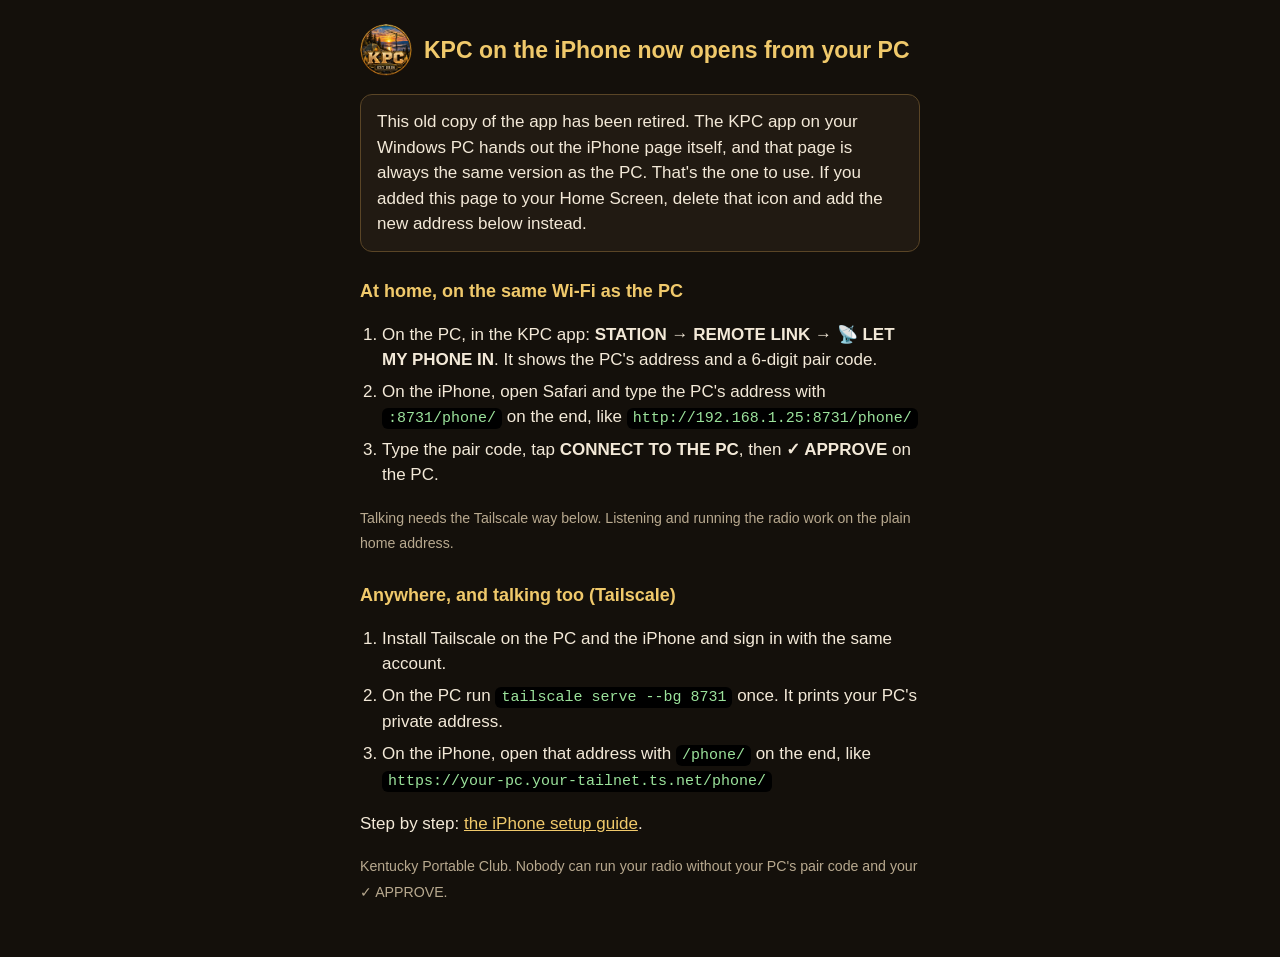
==== commit 2fee3a88: "Retire the iPhone beta copy: point to the page the PC serves The KPC-iPhone-beta folder held the KPC" ====
--- a/KPC-iPhone-beta/index.html
+++ b/KPC-iPhone-beta/index.html
@@ -3,449 +3,49 @@
 <head>
 <meta charset="utf-8">
 <meta name="viewport" content="width=device-width, initial-scale=1, viewport-fit=cover">
-<meta name="apple-mobile-web-app-capable" content="yes"><meta name="mobile-web-app-capable" content="yes"><meta name="apple-mobile-web-app-status-bar-style" content="black-translucent"><meta name="apple-mobile-web-app-title" content="KPC"><link rel="apple-touch-icon" href="img/kpc-logo.png">
-<meta name="color-scheme" content="dark light">
-<title>KPC</title>
-<link rel="stylesheet" href="app.css?v=20261106c">
-<script src="kpc-flavor.js?v=20261028b"></script>
-<script>try{if((window.KPC_FLAVOR&&KPC_FLAVOR.lite)||/[?&]lite=1/.test(location.search))document.documentElement.dataset.lite='1';}catch(e){}</script>
-<script>try{var t=localStorage.getItem('kpcTheme');if(t)document.documentElement.dataset.theme=t;document.documentElement.dataset.style=localStorage.getItem('kpcStyle')||'lodge';}catch(e){document.documentElement.dataset.style='lodge'}</script>
+<meta name="robots" content="noindex">
+<meta name="color-scheme" content="dark">
+<link rel="apple-touch-icon" href="img/kpc-logo.png">
+<title>KPC on the iPhone: open it from your PC</title>
+<style>
+  body { margin: 0; background: #14100b; color: #f3e9d8; font: 17px/1.5 -apple-system, BlinkMacSystemFont, "Segoe UI", Roboto, sans-serif; }
+  main { max-width: 560px; margin: 0 auto; padding: 24px 18px 40px; }
+  .top { display: flex; align-items: center; gap: 12px; }
+  .top img { width: 52px; height: 52px; border-radius: 50%; }
+  h1 { font-size: 23px; margin: 0; color: #f0c96b; }
+  h2 { font-size: 18px; margin: 26px 0 6px; color: #f0c96b; }
+  .box { background: #211a12; border: 1px solid #5a4526; border-radius: 12px; padding: 14px 16px; margin-top: 18px; }
+  code { background: #000; color: #9be29b; padding: 2px 6px; border-radius: 6px; font-size: 15px; overflow-wrap: anywhere; }
+  ol { padding-left: 22px; } li { margin: 6px 0; }
+  a { color: #f0c96b; }
+  small { color: #b8a98f; }
+</style>
 </head>
-<body data-screen="log">
-<div id="intro" aria-hidden="true"><div class="rays"></div><div class="rings"><i></i><i></i><i></i></div>
-<img class="logo" src="img/kpc-logo.png" alt=""><div class="arch"><img src="img/n4kpc-arch.webp" alt=""><span class="sweep"></span></div>
-<div class="tag">KENTUCKY PORTABLE CLUB</div><div class="rule"></div><div class="sub">LOGGER · FT8 · CW · DIGITAL · APRS · REMOTE</div><div class="open">opening your logs<b>.</b><b>.</b><b>.</b></div></div>
-<script>/* Oct 25 (Brandon: 'open on the N4KPC logo with some animation'); Oct 26: 'longer intro then to my logs page' = ~3.4 s, then the MY LOGS page.
-   A tap skips it; not for --headless, the builders' tests or a second start within 10 min. window.KPC_FRESH = this start showed the opening (kpc-log.js opens MY LOGS). */
-(function(){var e=document.getElementById('intro'),q=location.search,go=function(){if(!e||e.classList.contains('out'))return;e.classList.add('out');setTimeout(function(){e.remove()},650)};
-var last=0;try{last=+sessionStorage.getItem('kpcIntro')||0;sessionStorage.setItem('kpcIntro',Date.now())}catch(x){}
-if(navigator.webdriver||/[?&](headless|fake)=1/.test(q)||Date.now()-last<600000){e.remove();return}
-window.KPC_FRESH=true;e.onclick=go;setTimeout(go,matchMedia('(prefers-reduced-motion: reduce)').matches?900:3400)})();</script>
+<body>
+<main>
+  <div class="top"><img src="img/kpc-logo.png" alt=""><h1>KPC on the iPhone now opens from your PC</h1></div>
 
-<div class="embers" aria-hidden="true"><i style="--x:6%;--d:0s;--t:9s"></i><i style="--x:15%;--d:3.1s;--t:11s"></i><i style="--x:27%;--d:6s;--t:10s"></i><i style="--x:38%;--d:1.4s;--t:12s"></i><i style="--x:52%;--d:4.3s;--t:9.5s"></i><i style="--x:63%;--d:7.6s;--t:11.5s"></i><i style="--x:74%;--d:2.2s;--t:10.5s"></i><i style="--x:86%;--d:5.4s;--t:12.5s"></i><i style="--x:94%;--d:8.8s;--t:10s"></i></div>
-<header class="top">
-  <span class="badge">KPC</span>
-  <span class="ttl" id="ttl">Log</span>
-  <b class="clk" id="utc">--:--:--</b>
-  <span class="state" id="rxState" title="Sound: off, listening, or transmitting">OFF</span>
-  <button type="button" class="ic" id="look" aria-label="Switch light or dark">◐</button>
-</header>
+  <div class="box">This old copy of the app has been retired. The KPC app on your Windows PC hands out the iPhone page itself, and
+  that page is always the same version as the PC. That's the one to use. If you added this page to your Home Screen, delete
+  that icon and add the new address below instead.</div>
 
-<main>
+  <h2>At home, on the same Wi-Fi as the PC</h2>
+  <ol>
+    <li>On the PC, in the KPC app: <b>STATION → REMOTE LINK → 📡 LET MY PHONE IN</b>. It shows the PC's address and a 6-digit pair code.</li>
+    <li>On the iPhone, open Safari and type the PC's address with <code>:8731/phone/</code> on the end, like <code>http://192.168.1.25:8731/phone/</code></li>
+    <li>Type the pair code, tap <b>CONNECT TO THE PC</b>, then <b>✓ APPROVE</b> on the PC.</li>
+  </ol>
+  <p><small>Talking needs the Tailscale way below. Listening and running the radio work on the plain home address.</small></p>
 
-<!-- ========================= MY LOGS (Oct 26: its own page, opened after the opening) ========================= -->
-<section class="scr" id="scrLogs" aria-label="My logs"><div class="opspage" id="lgOps"></div></section>
+  <h2>Anywhere, and talking too (Tailscale)</h2>
+  <ol>
+    <li>Install Tailscale on the PC and the iPhone and sign in with the same account.</li>
+    <li>On the PC run <code>tailscale serve --bg 8731</code> once. It prints your PC's private address.</li>
+    <li>On the iPhone, open that address with <code>/phone/</code> on the end, like <code>https://your-pc.your-tailnet.ts.net/phone/</code></li>
+  </ol>
 
-<!-- ========================= LOG ========================= -->
-<section class="scr" id="scrLog" aria-label="Log">
-  <button type="button" class="logbar" id="lgBar" data-oplist="1" title="My logs: open another log or start a new one"><span class="i">📒</span><span class="t"><i>MY LOGS</i><b id="lgBarN">Every contact</b></span><span class="c" id="lgBarC">0 contacts</span><span class="g">ALL MY LOGS ›</span></button>
-  <div class="strip" id="lgStrip">
-    <span class="kv"><i>TODAY</i><b id="lgN">0</b></span>
-    <span class="kv"><i>ALL</i><b id="lgAll">0</b></span>
-    <span class="kv" id="lgGoalW" hidden><i>GOAL</i><b id="lgGoal">0/10</b></span>
-    <span class="kv"><i>LAST</i><b id="lgLast">—</b></span>
-  </div>
-
-  <div class="lgwrap">
-    <div class="list log" id="lgList" role="table" aria-label="Contacts"></div>
-    <aside class="lgsp" id="lgSpW" aria-label="Spots">
-      <div class="strip"><span class="kv"><i>SPOTS</i><b id="lgSpN">0</b></span><button type="button" class="chip set" id="lgSpAll">ALL SPOTS + FILTERS ›</button></div>
-      <div class="list log" id="lgSp" role="table" aria-label="Spots"></div>
-    </aside>
-  </div>
-
-  <div class="dock" id="lgDock">
-    <div class="chips">
-      <button type="button" class="chip mono" id="dkFreq" title="Band, mode and your park number — tap to change">14.074 FT8</button>
-      <button type="button" class="chip" id="dkRole" title="Activating a park or hunting from home">🏕 ACT</button>
-      <button type="button" class="chip p2p" id="dkP2p" title="Park to park: put their park number in fast">🌲 P2P</button>
-      <button type="button" class="chip" id="dkMore" title="More: park number, name, notes">✏️</button>
-      <button type="button" class="chip" id="dkSet" title="My station and radio settings">⚙</button>
-    </div>
-    <form class="entry" id="lgForm" autocomplete="off">
-      <label class="e call">CALL<input id="eCall" autocapitalize="characters" spellcheck="false" enterkeyhint="done" placeholder="K4TEST"></label>
-      <label class="e">SENT<input id="eRs" inputmode="numeric" maxlength="3"></label>
-      <label class="e">RCVD<input id="eRr" inputmode="numeric" maxlength="3"></label>
-      <label class="e sta" id="eStW">STATE<input id="eSt" autocapitalize="characters" spellcheck="false" maxlength="2" enterkeyhint="done"></label>
-      <button type="button" class="ic sm" id="eClr" aria-label="Clear the line">⌫</button>
-      <button type="submit" class="go" id="eGo" aria-label="Log this contact">⬆</button>
-    </form>
-    <div class="look" id="eLook"></div>
-  </div>
-</section>
-
-<!-- ========================= DIGI ========================= -->
-<section class="scr" id="scrDigi" aria-label="FT8 and digital modes">
-  <div class="strip modes" id="modeStrip" role="group" aria-label="Mode">
-    <span class="chips" id="modeChips"></span>
-    <button type="button" class="chip set" id="dgSet" title="Settings for this mode">⚙ <span id="dgSetM">FT8</span></button>
-    <span class="kv lvk" title="Incoming sound from the radio: keep it in the green"><i>RX LEVEL</i><span class="lvbar"><i id="dgLvlBar"></i></span><b id="dgLvl">—</b><em id="dgLvlW"></em></span>
-  </div>
-  <div class="dgwrap" id="dgFt">
-  <div class="col a">
-
-    <div class="dialrow">
-      <select id="dgBand" aria-label="Band" class="selc"></select>
-      <b class="mono dial" id="dgDial">14.074</b>
-      <span class="slot"><i id="dgSlotBar"></i><span id="dgSlotT">slot</span></span>
-    </div>
-    <div class="chips spstrip" id="dgSpots" hidden aria-label="FT8 / FT4 parks spotted on this band"></div>
-    <div class="st bad tunew" id="dgTuneW" hidden role="alert"></div>
-
-    <div class="wfw">
-      <canvas id="dgWf" height="190" aria-label="Waterfall: tap to listen there, hold to move your transmit frequency"></canvas>
-      <canvas id="dgSc" height="20"></canvas>
-      <div class="wfoff" id="dgWfOff"><button type="button" class="gold big" id="dgStart">🎧 START LISTENING</button><span>Plug the radio's data cable in, turn the radio on, then press START.</span></div>
-    </div>
-
-    <div class="hzrow">
-      <label class="kv hzi rx" title="Where I listen (Hz): type a number and press Enter, or tap the waterfall"><i>RX</i><input class="mono" id="dgRxT" inputmode="numeric" maxlength="4" value="1500" enterkeyhint="done"></label>
-      <label class="kv hzi tx" title="Where I transmit (Hz): type a number and press Enter, or hold on the waterfall"><i>TX</i><input class="mono" id="dgTxT" inputmode="numeric" maxlength="4" value="1500" enterkeyhint="done"></label>
-      <button type="button" class="chip" id="dgSpan" title="Waterfall width: the whole passband, or zoom in around where you transmit to find a clear spot">↔ 200–2800</button>
-      <label class="ck"><input type="checkbox" id="dgHold"> 🔒 Hold TX</label>
-    </div>
-
-    <div class="btns">
-      <button type="button" class="b tx" id="dgEn">ENABLE TX</button>
-      <button type="button" class="b halt" id="dgHalt">HALT</button>
-      <button type="button" class="b" id="dgTune">TUNE</button>
-      <button type="button" class="b cq" id="dgCq">📣 CQ</button>
-    </div>
-    <!-- Oct 30 (Brandon: 'auto ft4-8 option … with longer cq') -->
-    <div class="btns autob">
-      <button type="button" class="b" id="dgRun" title="Activating: CQ, answer each caller, log, CQ again, by itself">🔁 AUTO RUN</button>
-      <button type="button" class="b" id="dgHunt" title="Hunting: call the parks it hears that you have not worked today, by itself">🎯 AUTO HUNT</button>
-      <button type="button" class="b" id="dgBoth" title="Both: call CQ, and when a park you have not worked shows up, work it, then CQ again">🔀 AUTO BOTH</button>
-    </div>
-    <div class="st" id="dgAutoSt" hidden></div>
-
-    <div class="dxrow">
-      <label class="e">DX CALL<input id="dgDx" autocapitalize="characters" spellcheck="false"></label>
-      <label class="e">GRID<input id="dgDxG" autocapitalize="characters" spellcheck="false" maxlength="6"></label>
-      <label class="e">MY RPT<input id="dgRpt" inputmode="numeric" maxlength="3" title="The report I send them"></label>
-      <label class="e">THEIR RPT<input id="dgRr" readonly tabindex="-1" title="The report they sent me"></label>
-      <label class="ck"><input type="checkbox" id="dgAuto" checked> Auto</label>
-    </div>
-
-    <!-- Brandon Oct 22: 'where is the box that shows people calling me and me calling them… split the TX1-6 box and have that to the right' -->
-    <div class="txrow">
-      <div class="txm" id="dgTxm"></div>
-      <div class="qso" id="dgQso" aria-label="This contact: who is calling you and what you sent">
-        <div class="qh"><button type="button" class="qclr" id="dgQsoClr" title="Clear this box: the contact in hand and who called">CLEAR</button><b id="dgQsoDx">NO CONTACT</b><span id="dgQsoR"></span></div>
-        <div class="ql" id="dgQsoL"></div>
-      </div>
-    </div>
-  </div>
-
-  <div class="col b">
-    <div class="strip tabs2" role="group" aria-label="Which list">
-      <button type="button" class="chip on" data-list="band">BAND ACTIVITY <small id="dgCnt"></small></button>
-      <button type="button" class="chip" id="dgPark" title="Show only park activators">🌲 PARKS</button>
-    </div>
-    <div class="list dec" id="dgBandL" aria-label="Band activity"></div>
-    <div class="list dec" id="dgRxL" hidden aria-label="Stations near your frequency and your own contact"></div>
-  </div>
-  </div>
-
-  <!-- APRS (on the mode frame) -->
-  <div id="aprsPanel" hidden>
-    <div class="dialrow">
-      <select id="apBand" class="selc" aria-label="APRS band"></select>
-      <b class="mono dial" id="apDial">144.390</b>
-      <span class="kv"><i>HEARD</i><b id="apN">0</b></span>
-    </div>
-    <div class="st" id="apTnc" hidden></div>
-    <div class="offline" id="apOff"><button type="button" class="gold big" id="apStart">🎧 START LISTENING</button><span>Plug the radio's data cable in, set it to 144.390 FM, then press START.</span></div>
-    <div class="st bad" id="apWhy" hidden></div>
-    <div class="btns">
-      <button type="button" class="b gold" id="apBeacon">📡 BEACON NOW</button>
-      <button type="button" class="b" id="apMsg">✉ MESSAGE</button>
-      <button type="button" class="b" id="apView">🗺 MAP</button>
-      <button type="button" class="b" id="apTncB">📶 TNC</button>
-    </div>
-    <div class="st" id="apMe"></div>
-    <div class="st ok" id="apIg" hidden></div>
-    <canvas id="apMap" hidden aria-label="Stations around you by distance and direction"></canvas>
-    <canvas id="apSat" hidden aria-label="Stations on a satellite map"></canvas>
-    <div class="list dec" id="apList" aria-label="Stations heard on APRS"></div>
-    <div class="list dec" id="apMsgs" hidden aria-label="APRS messages"></div>
-  </div>
-</section>
-
-<!-- ========================= SPOTS (the spot frame: every source feeds one list) ========================= -->
-<section class="scr" id="scrSpots" aria-label="Spots">
-  <div class="strip">
-    <span class="kv"><i>SPOTS</i><b id="spN">0</b></span>
-    <button type="button" class="chip set" id="spFilt" title="Bands, modes, age, watchlist">⚙ FILTERS</button>
-    <button type="button" class="chip" id="spScan" title="Step the radio through the spots shown, one every few seconds (needs the radio connected)">▶ SCAN</button>
- <button type="button" class="chip" id="spProp" title="Solar flux, Kp, a band-by-band guess and the day / night map">☀ CONDITIONS</button>
-    <button type="button" class="chip" id="spHeard" title="Who heard me in the last 30 minutes (PSKReporter: FT8, FT4, CW skimmers…)">📡 WHO HEARD ME</button>
-    <span class="chips" id="spSrc"></span>
-  </div>
-  <div class="bdstrip" id="spBands" hidden aria-label="Spots per band"></div>
-  <div class="list log" id="spList" role="table" aria-label="Spots"></div>
-  <p class="hint">Tap a spot: the radio goes there (CAT) and the log line fills in. ★ = a park you have not hunted yet · ✓ = worked before · 👀 = on your watchlist. <b>📶 CQ POTA on my FT8</b> = parks your own FT8 screen hears calling (no internet needed).</p>
-</section>
-
-<!-- ========================= REMOTE (the phone, when on the link to the home PC) ========================= -->
-<section class="scr" id="scrRemote" data-lite="off" aria-label="Remote: the home PC's radio from this phone">
-  <div class="strip">
-    <span class="kv"><i>STATION</i><b id="rmSt">—</b></span>
-    <span class="kv"><i>LINK</i><b id="rmMs">—</b></span>
-    <span class="state" id="rmState">OFF</span>
-  </div>
-  <div class="st" id="rmCat">Radio not connected on the PC</div>
-  <button type="button" class="b rmpcs" id="rmPcs">⚙ PC SETTINGS (change the home PC from here)</button>
-  <div class="rmvol"><span class="l">🔊 VOLUME</span><input type="range" id="rmVol" min="0.2" max="10" step="0.1" value="2" aria-label="How loud the radio is here"><b id="rmVolT">200%</b></div>
-  <div class="vfo">
-    <button type="button" class="ic" id="rmDown" aria-label="Down one step">−</button>
-    <button type="button" class="dialbig mono" id="rmVfo" title="Tap to type a frequency">—</button>
-    <button type="button" class="ic" id="rmUp" aria-label="Up one step">+</button>
-    <b class="rigmode" id="rmRigMode"></b>
-  </div>
-  <div class="chips steps" id="rmSteps" aria-label="Tuning step"><button type="button" class="chip" data-step="10">10 Hz</button><button type="button" class="chip" data-step="100">100 Hz</button><button type="button" class="chip on" data-step="1000">1 kHz</button><button type="button" class="chip" data-step="5000">5 kHz</button></div>
-  <div class="dialrow">
-    <span class="chips" id="rmPModes"><button type="button" class="chip mode" data-pm="LSB">LSB</button><button type="button" class="chip mode" data-pm="USB">USB</button><button type="button" class="chip mode" data-pm="CW">CW</button><button type="button" class="chip mode" data-pm="AM">AM</button><button type="button" class="chip mode" data-pm="FM">FM</button><button type="button" class="chip mode" data-pm="DATA">DATA</button></span>
-    <span class="chips" id="rmModes"></span>
-    <select id="rmBand" aria-label="Band on the PC's radio" class="selc"></select>
-  </div>
-  <div class="panel" id="rmPanel" hidden>
-    <div class="grid2">
-      <label class="e" id="rx_width">FILTER WIDTH<select id="rxWidth"><option value="250">250 Hz</option><option value="500">500 Hz</option><option value="1800">1.8 kHz</option><option value="2100">2.1 kHz</option><option value="2400">2.4 kHz</option><option value="2700">2.7 kHz</option><option value="3000">3.0 kHz</option></select></label>
-      <label class="e slide" id="rx_power">RF POWER <b id="rxPowerT">100 %</b><input type="range" id="rxPower" min="5" max="100" step="5" value="100"></label>
-      <label class="e slide" id="rx_mic">MIC GAIN <b id="rxMicT">50</b><input type="range" id="rxMic" min="0" max="100" step="5" value="50"></label>
-    </div>
-    <div class="btns">
-      <button type="button" class="b" id="rxNotch" data-label="NOTCH">NOTCH OFF</button>
-      <button type="button" class="b" id="rxNb" data-label="NB">NB OFF</button>
-      <button type="button" class="b" id="rxNr" data-label="NR">NR OFF</button>
-    </div>
-    <div class="st" id="rmNoEx" hidden></div>
-    <div class="strip" id="rmVoice" aria-label="Voice shaping"><span class="kv"><i>VOICE</i></span><button type="button" class="chip" data-voice="natural" title="Your voice as it is">NATURAL</button><button type="button" class="chip" data-voice="punch" title="A little brighter and tighter">PUNCH</button><button type="button" class="chip" data-voice="contest" title="Bright and compressed, like a contest mic: cuts through a pile-up">CONTEST</button></div>
-    <div class="strip" id="rmVk" hidden aria-label="The PC's voice keyer"></div>
-    <div id="rmCw" hidden>
-      <div class="grid2"><label class="e">THEIR CALL<input id="rmCwDx" autocapitalize="characters" spellcheck="false"></label><label class="e">SPEED (WPM)<input id="rmCwWpm" inputmode="numeric" value="20"></label></div>
-      <div class="chips wrap" id="rmCwMac"><button type="button" class="chip" data-cw="CQ CQ CQ DE {me} {me} K">CQ</button><button type="button" class="chip" data-cw="{dx} DE {me} {me} K">ANSWER</button><button type="button" class="chip" data-cw="{dx} UR 599 599 BK">599</button><button type="button" class="chip" data-cw="R TU 73 DE {me} E E">TU 73</button><button type="button" class="chip" data-cw="QRZ? DE {me} K">QRZ?</button></div>
-      <div class="row"><input id="rmCwT" class="cwt" placeholder="type CW to send…" autocapitalize="characters" spellcheck="false"><button type="button" class="b gold" id="rmCwSend">SEND</button><button type="button" class="b halt" id="rmCwStop">STOP</button></div>
-      <div class="st bad" id="rmCwNo" hidden>This radio cannot take typed CW over CAT (Yaesu radios need the key). Icom, Kenwood, Elecraft and QRP Labs radios can.</div>
-      <div class="d5key" id="rmKey" aria-label="Hand keying from the phone"></div>
-    </div>
-  </div>
-  <div class="btns">
-    <button type="button" class="b gold" id="rmRun">🎧 START THE PC LISTENING</button>
-    <button type="button" class="b" id="rmListen">🔊 LISTEN</button>
-  </div>
-  <div class="st meters" id="rmMeters" hidden aria-label="Radio meters">
-    <div id="rmMet"></div>
-    <div class="mfoot"><span>RF POWER SET <b id="rmPwrT">—</b></span><span class="hint" id="rmMetAge"></span><span class="pw"><button type="button" class="b" id="rmPwrOn">⏻ RADIO ON</button><button type="button" class="b" id="rmPwrOff">⏻ RADIO OFF</button></span></div>
-  </div>
-  <div class="specw" hidden><canvas id="rmSpec" aria-label="Band view: tap to move the TX spot"></canvas><p class="hint">What the PC's waterfall sees (200–2800 Hz). Gold dashes = your TX spot, blue = RX, dots = stations heard in the last 2 min. Tap a quiet gap to move TX there.</p></div>
-  <button type="button" class="talk" id="rmTalkB" disabled>🎙 HOLD TO TALK</button>
-  <div class="rmvol"><span class="l">🎙 MY VOICE</span><input type="range" id="rmVdb" min="-20" max="30" step="1" value="0" aria-label="How loud my voice goes to the radio"><b id="rmVdbT">0 dB</b></div>
-  <div class="btns" id="rmOps"></div>
-    <div class="d5key" id="rmKey2" hidden aria-label="Hand keying from the phone"></div>
-    <div class="row" id="rmKb" hidden><input id="rmKbT" class="cwt" placeholder="type here to send it from the PC…" autocapitalize="characters" spellcheck="false" autocomplete="off"><button type="button" class="b gold" id="rmKbSend">SEND</button><button type="button" class="b halt" id="rmKbStop">STOP</button></div>
-  <div class="st" id="rmQso" hidden></div>
-  <p class="hint" id="rmLim"></p>
-  <button type="button" class="b gold" id="rmHear" hidden>🔊 TAP TO HEAR THE RADIO</button>
-  <div class="list dec" id="rmLines" aria-label="What the PC hears"></div>
-  <div class="st dec" id="rmLog" aria-label="Last contacts"></div>
-  <div class="row"><button type="button" class="b" id="rmSync">🔄 SYNC THE LOG NOW</button></div>
-  <audio id="rmAudio" autoplay playsinline hidden></audio>
-</section>
-
-<!-- ========================= STATION ========================= -->
-<section class="scr" id="scrStation" aria-label="Station and settings">
-  <input id="stQ" class="find" placeholder="🔍 Find a setting (call, grid, radio, sound, log…)" autocomplete="off" spellcheck="false" aria-label="Find a setting">
-
-  <section class="card" data-grp="my station call sign grid park operator">
-    <h2>My station</h2>
-    <div class="grid2">
-      <label class="e">MY CALL SIGN<input id="stCall" autocapitalize="characters" spellcheck="false" placeholder="K4TEST"></label>
-      <label class="e">GRID SQUARE<input id="stGrid" autocapitalize="characters" spellcheck="false" maxlength="6" placeholder="EM78"></label>
-      <label class="e">PARK NUMBER (OPTIONAL)<input id="stRef" name="kpc-my-parks" autocomplete="off" autocapitalize="characters" spellcheck="false" placeholder="US-0785 US-1234"></label>
-      <label class="e">I AM<select id="stRole"><option value="act">Activating a park</option><option value="hunt">Hunting from home</option></select></label>
-      <label class="e">SEND AS<select id="stAs"></select></label>
-      <label class="e">MY LICENCE CLASS<select id="stCls"><option value="">(not set)</option><option value="T">Technician</option><option value="G">General</option><option value="A">Advanced</option><option value="E">Extra</option></select></label>
-      <label class="e">DISTANCES IN<select id="stUnits"><option value="mi">Miles and feet</option><option value="km">Kilometres</option></select></label>
-      <label class="e">MY POWER (W)<input id="stPwr" inputmode="decimal" maxlength="5" placeholder="20"></label>
-      <label class="e">MY RIG<input id="stMyRig" maxlength="40" placeholder="FT-710"></label>
-      <label class="e">MY ANTENNA<input id="stAnt" maxlength="40" placeholder="EFHW on a 31 ft pole"></label>
-      <label class="e">MY COUNTY <small id="stCntyN" style="text-transform:none;letter-spacing:0;opacity:.75"></small><input id="stCnty" maxlength="40" placeholder="found by itself" title="Leave empty and the app finds it from your GPS or grid square (US). Type it to set it yourself, like KY,Hopkins"></label>
-      <label class="e">GOAL FOR AN ACTIVATION<select id="stGoalN"><option value="0">No goal</option><option value="10">10 contacts</option><option value="25">25</option><option value="44">44</option><option value="100">100</option></select></label>
-    </div>
-    <div class="row"><button type="button" class="b" id="stGps">📍 USE THIS DEVICE'S GPS FOR MY GRID</button><button type="button" class="b" id="stOps">👥 OPERATORS: <span id="stOpNow">just me</span></button></div>
-    <div class="st bad" id="stCallWarn" hidden></div>
-    <p class="hint">Your call and grid go into every FT8 message and every logged contact. Practice call on these screens: K4TEST.</p>
-  </section>
-
-  <section class="card" data-grp="radio cat control usb port ptt dial baud">
-    <h2>Radio control</h2>
-    <div class="grid2">
-      <label class="e" id="stProfW">RADIO PROFILE<select id="stProf"><option value="">(none saved yet)</option></select></label>
-      <label class="e">MY RADIO<select id="stRig"></select></label>
-      <label class="e catx">HOW THE APP REACHES IT<select id="stLink"></select></label>
-      <label class="e catx" id="stPortW">USB PORT<select id="stPort"><option value="">(press CONNECT)</option></select></label>
-      <label class="e" id="stHostW" hidden>PROGRAM'S ADDRESS<input id="stHost" spellcheck="false" placeholder="localhost"></label>
-      <label class="e" id="stTcpW" hidden>PORT NUMBER<input id="stTcpPort" inputmode="numeric" placeholder="4532"></label>
-      <label class="e">KEY THE RADIO WITH<select id="stPtt">
-        <option value="cat">CAT command (radio on USB)</option>
-        <option value="vox">VOX (the radio keys on the sound)</option>
-      </select></label>
-      <label class="e catx">VOICE FROM THIS DEVICE (keyer, hold to talk, the phone)<select id="stVmod"><option value="mic">Leave the radio's mode alone (radio's SSB MOD SOURCE = REAR)</option><option value="data">Switch the radio to DATA while it sends</option></select></label>
-      <label class="e catx">DIAL<select id="stFollow"><option value="1">Follow the radio's knob</option><option value="0">Leave the radio alone</option></select></label>
-    </div>
-    <div class="row">
-      <button type="button" class="b gold" id="stConn">📻 CONNECT RADIO</button>
-      <button type="button" class="b catx" id="stRead">READ DIAL</button>
-      <button type="button" class="b catx" id="stDis">DISCONNECT</button>
-      <button type="button" class="b catx" id="stProfSave">💾 SAVE AS A PROFILE</button>
-      <button type="button" class="b catx" id="stPortName" title="Give this port a radio's name (FT-710 shack, IC-705 field…)">✏️ NAME THIS PORT</button>
-      <button type="button" class="b catmore" id="stCatMore">⚙ MORE RADIO SETTINGS</button>
-      <button type="button" class="b" id="stRigTips">📖 WHAT TO SET ON THE RADIO</button>
-    </div>
-    <div class="st" id="stCatT">Not connected.</div>
-    <p class="hint catx">Profiles keep one radio's whole setup (type, speed, port, how it is keyed) under a name: home rig, field rig. Hamlib's rigctld and flrig are programs on the PC that know 300+ radios; pick one of them here when the radio is not in MY RADIO (rigctld needs the Windows app).</p>
-    <p class="hint catx">On a phone or tablet only these two ways of keying work: the CAT command, or the radio's own VOX. The RTS and DTR lines have to hold the USB port, and holding it stops the tablet sending sound to the radio. Set the radio to DATA mode with DATA MOD SOURCE = USB.</p>
-    <div class="row catx"><a class="b" href="radio-check.html">🔧 RADIO CHECK SCREEN (step-by-step test)</a></div>
-  </section>
-
-  <section class="card" data-grp="sound audio level device usb sound card tx level rx level receive gain volume alc">
-    <h2>Sound</h2>
-    <div class="grid2">
-      <label class="e">RADIO SOUND IN<select id="stIn"><option value="">Default</option></select></label>
-      <label class="e">RADIO SOUND OUT<select id="stOut"><option value="">Default</option></select></label>
-    </div>
-    <div class="row">
-      <button type="button" class="b gold" id="stStart">🎧 START LISTENING</button>
-      <button type="button" class="b" id="stStop">STOP</button>
-      <button type="button" class="b" id="stDev">↻ DEVICES</button>
-    </div>
-    <div class="meter"><i id="stLvl"></i><span id="stLvlT">off</span></div>
-    <div id="stLevels"></div>
-    <p class="hint">TX LEVEL: press TUNE on the FT8 screen and come down until the radio's ALC barely moves and the watts are full. Still not enough at 0 dB? Turn this device's media volume all the way up, then the radio's USB MOD GAIN. RX LEVEL: turn it up if the waterfall looks dark and the meter barely moves, down if the meter turns red (too loud). The radio's own USB OUT level does the same job, so start at 0 dB. Both are also in ⚙ FT8 on the FT8 screen.</p>
-  </section>
-
-  <section class="card" data-grp="log files adif export share clear backup">
-    <h2>Log files</h2>
-    <div class="row">
-      <button type="button" class="b gold" id="stAdif">⬇ SAVE ADIF FILE</button>
-      <button type="button" class="b" id="stCopy">📋 COPY THE LOG</button>
-      <button type="button" class="b" id="stClear">🗑 CLEAR THE LOG</button>
-      <button type="button" class="b" id="stCols">🧩 COLUMNS &amp; ADIF</button>
-      <button type="button" class="b" id="stLook">📖 CALL LOOK-UP</button>
-      <button type="button" class="b" id="stPotaS">📊 MY POTA STATS</button>
-      <button type="button" class="b" id="stRespot">📣 AUTO RE-SPOT: ON</button>
-      <button type="button" class="b" id="stPota">📄 MY POTA FILES</button>
-    </div>
-    <div class="row">
-      <button type="button" class="b" id="stKpcSave">💾 SAVE KPC LOG FILE</button>
-      <button type="button" class="b" id="stKpcAdd">📂 ADD A LOG FILE</button>
-      <button type="button" class="b" id="stUp" data-lite="off">☁ UPLOADS</button>
-      <input type="file" id="stKpcFile" accept=".kpclog,.adi,.adif,.json,.txt,application/json,text/plain" hidden>
-    </div>
-    <div class="st" id="stUpT" data-lite="off">No uploads turned on.</div>
-    <p class="hint">ADIF is the file POTA, WWFF, SOTA, LoTW and QRZ all take (a 2-fer on your side = one file per park). UPLOADS sends each contact to QRZ, eQSL or Wavelog by itself when there is signal. The KPC log file carries every contact for every operator: save it here, ADD it on your other phone or PC, and the two logs merge with no doubles. The log also stays in the app until you clear it.</p>
-    <textarea id="stAdifT" class="adif" readonly hidden aria-label="Your log as ADIF"></textarea>
-  </section>
-
-  <section class="card" data-lite="off" data-grp="parks offline pack download state outline am i in the park next park gps directions">
-    <h2>Parks on this device</h2>
-    <div class="row">
-      <label class="e small">STATE<select id="pkState"></select></label>
-      <button type="button" class="b gold" id="pkGet">⬇ DOWNLOAD</button>
-    </div>
-    <div class="oplist" id="pkList"></div>
-    <div class="row">
-      <button type="button" class="b" id="pkHere" disabled>📍 AM I IN THE PARK?</button>
-      <button type="button" class="b" id="pkNext" disabled>🧭 NEXT PARK</button>
-      <button type="button" class="b gold" id="pkMap" disabled>🗺 MAP OF MY PARKS</button>
-    </div>
-    <div class="st" id="pkOut" hidden></div>
-    <p class="hint">Download a state once while you have signal; the parks stay on this device. Kentucky comes with every park's outline (official, or marked approximate); other states come with pins for now. AM I IN THE PARK works from GPS with no signal.</p>
-  </section>
-
-  <section class="card" data-lite="off" data-grp="remote link phone pc tailscale pair code wifi base station control operator">
-    <h2>Remote</h2>
-    <div id="rmBase"></div>
-    <div id="rmLink"></div>
-  </section>
-
-  <section class="card" data-grp="alerts notifications watchlist closures hunters calling buzz">
-    <h2>Alerts</h2>
-    <div class="st" id="alCond">Checking park notices…</div>
-    <div class="st" id="alHunt"></div>
-    <div class="oplist" id="alList"></div>
-    <div id="alSw"></div>
-    <div class="row"><button type="button" class="b" id="alTest">🔔 TEST AN ALERT</button><button type="button" class="b" id="alClear">CLEAR THE LIST</button></div>
-    <p class="hint">One place for everything that wants you: a friend on the watchlist, a spot for a park you still need, the club bots' park closures, hunters-are-out times, someone calling you on FT8. Each one can be switched off.</p>
-  </section>
-
-  <section class="card" data-grp="alerts help clock time wsjtx about independence">
-    <h2>Alerts &amp; help</h2>
-    <div class="st" id="stClk">Clock: checking…</div>
-    <div class="row"><button type="button" class="b" id="stClkCal" hidden>⏱ CALIBRATE</button></div>
-    <p class="hint">FT8 needs this device's clock right within about a second. If it drifts, turn on "set time automatically" in Android or Windows settings.</p>
-    <p class="hint">How the FT8 screen works: it listens to the radio's sound and shows everyone it hears every 15 seconds (FT4: 7.5 s). Tap a line to call that station — the six messages fill in and TX turns on. With <b>Auto</b> on it answers by itself (grid → report → R-report → RR73 → 73) and the contact drops into your log. Decoder: ft8_lib by Karlis Goba (MIT licence).</p>
-    <div class="st" id="stUpd" hidden></div>
-    <div class="row"><button type="button" class="b" id="stUpdNow">⬆ CHECK FOR A NEW BUILD</button></div>
-    <div class="row"><button type="button" class="b" id="stReport">📋 COPY A REPORT FOR THE BUILDERS</button></div>
-    <p class="hint">Something wrong? Press that, paste the text to whoever is fixing the app: version, device, settings, radio and the last messages. Nothing secret goes in it.</p>
-    <p class="hint">KPC is an independent ham radio club, not part of Parks on the Air®, SOTA or WWFF. Build <span id="stVer" class="mono"></span>.</p>
-  </section>
-
-  <section class="card" data-grp="look dark light night theme">
-    <h2>Look</h2>
-    <div class="row">
-      <button type="button" class="b" data-look="dark" data-style="lodge">🔥 CABIN LODGE</button>
-      <button type="button" class="b" data-look="dark" data-style="forest">🌲 FOREST NIGHT</button>
-      <button type="button" class="b" data-look="light">☀️ LIGHT</button>
-    </div>
-  </section>
-
-  <!-- Brandon Oct 22: 'not sure if log + setting is useful?' — kept, but at the bottom, said plainly -->
-  <section class="card" data-grp="backup new phone move save settings restore safety copy">
-    <h2>Moving to a new phone or PC</h2>
-    <div class="row"><button type="button" class="b" id="stBackup">💾 SAVE MY SETTINGS + LOG TO A FILE</button><button type="button" class="b" id="stRestore">📂 PUT THEM BACK FROM A FILE</button><input type="file" id="stRestoreFile" accept=".kpcbackup,application/json" hidden></div>
-    <p class="hint">Only needed for a new phone or PC, or a safety copy. Your phone and PC already share the log with each other on their own.</p>
-  </section>
-</section>
-
+  <p>Step by step: <a href="https://github.com/KentuckyPortableClub/BDW-Coils/blob/main/KPC-iPhone-beta/IPHONE-SETUP.md">the iPhone setup guide</a>.</p>
+  <p><small>Kentucky Portable Club. Nobody can run your radio without your PC's pair code and your ✓ APPROVE.</small></p>
 </main>
-
-<nav class="tabs" aria-label="Screens">
-  <button type="button" data-go="log" class="on"><i>📋</i><span>LOG</span></button>
-  <button type="button" data-go="digi"><i>📶</i><span>DIGI</span></button>
-  <button type="button" data-go="spots"><i>📍</i><span>SPOTS</span></button>
-  <button type="button" data-go="remote" hidden data-lite="off"><i>📡</i><span>REMOTE</span></button>
-  <button type="button" data-go="station"><i>⚙</i><span>STATION</span></button>
-</nav>
-
-<div class="sheet" id="sheet" hidden><div class="sbox" role="dialog" aria-modal="true" aria-label="Settings"><div class="shead"><b id="sheetT">Settings</b><button type="button" class="ic sm" id="sheetX" aria-label="Done">✓ DONE</button></div><div class="sbody" id="sheetB"></div></div></div>
-<div class="toast" id="toast" hidden></div>
-
-<script src="kpc-nr.js?v=20261106a"></script><script src="kpc-native.js?v=20261106a"></script>
-<script src="kpc-ft8-wasm.js?v=20261028b"></script><script src="kpc-ft8.js?v=20261028b"></script>
-<script src="kpc-cat.js?v=20261106b"></script>
-<script src="kpc-fake.js?v=20261028b"></script>
-<script src="kpc-app.js?v=20261106b"></script>
-<script src="kpc-log.js?v=20261105a"></script><script src="kpc-voice.js?v=20261028b"></script>
-<script src="kpc-mode.js?v=20261028b"></script>
-<script src="kpc-digi.js?v=20261101a"></script>
-<script>/* KPC Lite (kpc-flavor.js) leaves these out: APRS and the step-5 modes; uploads, park packs and the remote link below. */
-if(!document.documentElement.dataset.lite)document.write('<script src="kpc-ax25.js?v=20261028b"><\/script><script src="kpc-aprs.js?v=20261028b"><\/script><script src="kpc-dsp.js?v=20261028b"><\/script><script src="kpc-modes5.js?v=20261028b"><\/script>');</script>
-<script src="kpc-cont.js?v=20261028b"></script><script src="kpc-spots.js?v=20261106a"></script>
-<script src="kpc-sources.js?v=20261028b"></script>
-<script>if(!document.documentElement.dataset.lite)document.write('<script src="kpc-uploads.js?v=20261028b"><\/script>');</script>
-<script src="kpc-map.js?v=20261028b"></script><script src="kpc-prop.js?v=20261028b"></script>
-<script>if(!document.documentElement.dataset.lite)document.write('<script src="kpc-parks.js?v=20261028b"><\/script>');</script>
-<script src="kpc-alerts.js?v=20261028b"></script>
-<script src="kpc-meters.js?v=20261106b"></script>
-<script src="kpc-spotme.js?v=20261101a"></script>
-<script src="kpc-pota.js?v=20261101a"></script>
-<script src="kpc-radio.js?v=20261106b"></script>
-<script src="kpc-qsomap.js?v=20261028b"></script>
-<script src="kpc-contest.js?v=20261106b"></script><script src="kpc-skim.js?v=20261106b"></script><script src="kpc-scope.js?v=20261106a"></script><script src="kpc-rotor.js?v=20261106a"></script><script src="kpc-rigx.js?v=20261106c"></script><script src="kpc-help.js?v=20261106b"></script>
-<script>if(!document.documentElement.dataset.lite)document.write('<script src="kpc-remote.js?v=20261108a"><\/script>');</script><script src="kpc-iphone.js?v=20261108a"></script>
 </body>
 </html>
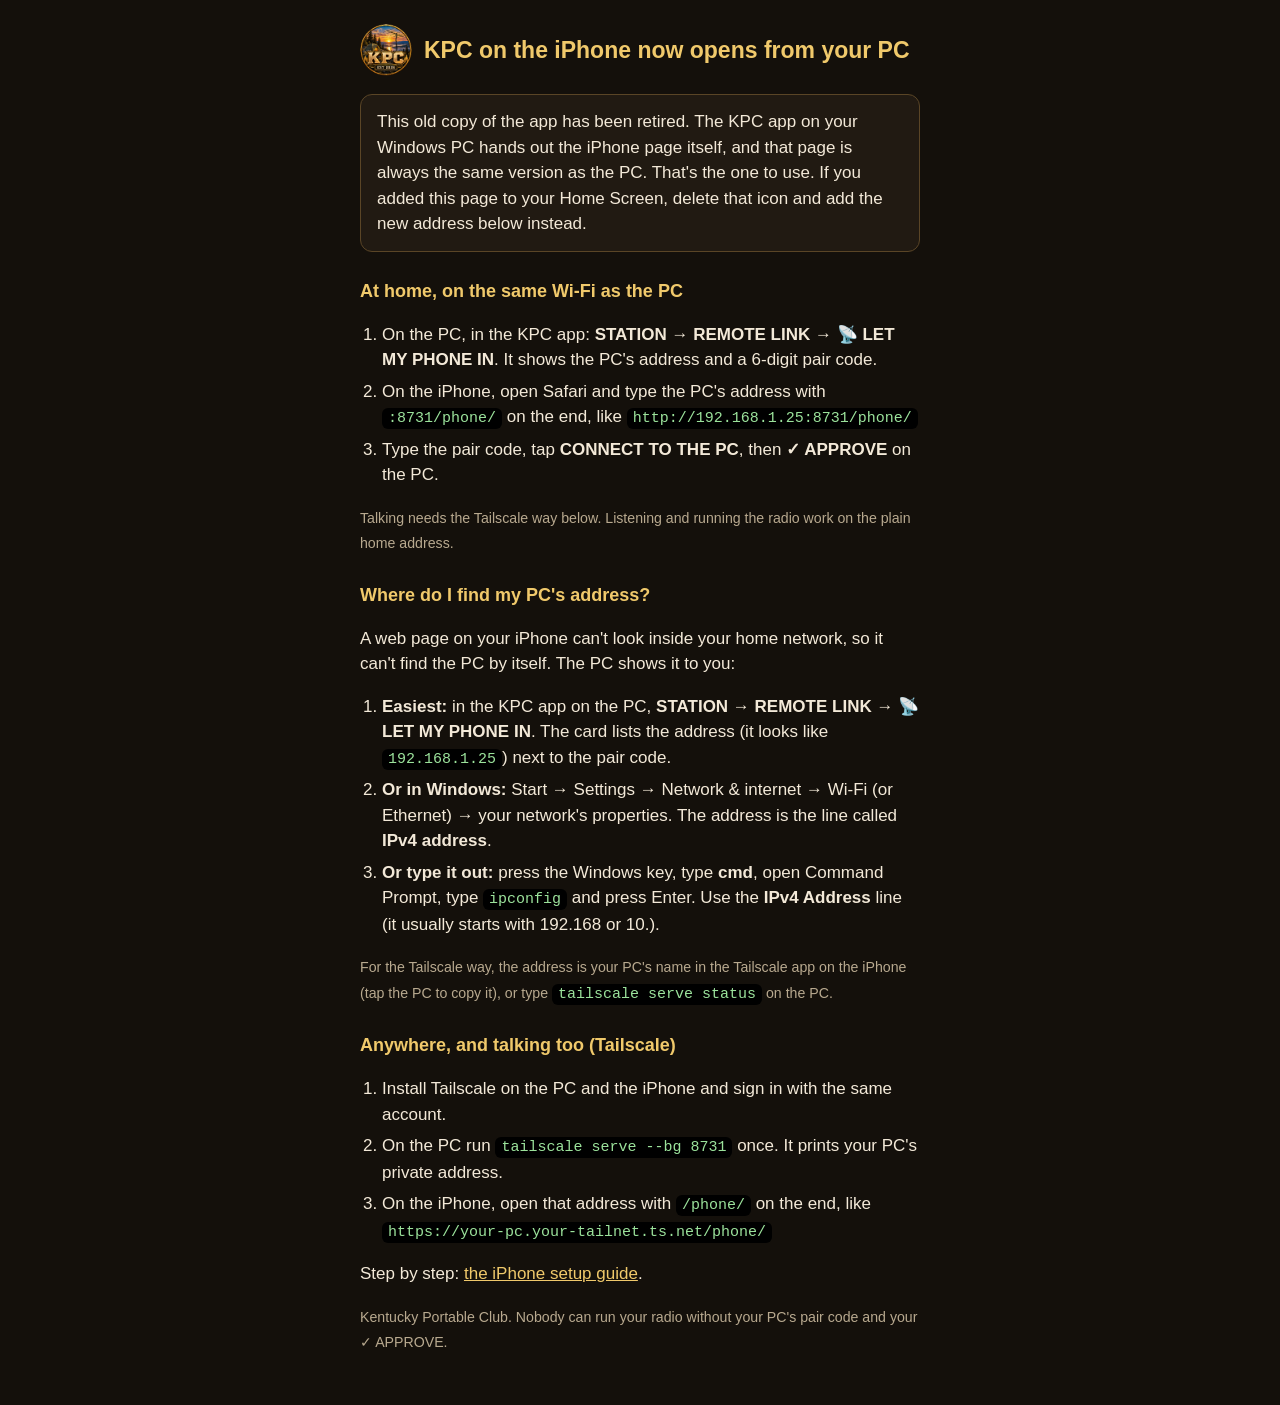
==== commit 22769dfb: "iPhone page: how to find the PC's address The pointer page and IPHONE-SETUP.md now say where the PC'" ====
--- a/KPC-iPhone-beta/index.html
+++ b/KPC-iPhone-beta/index.html
@@ -37,6 +37,19 @@
   </ol>
   <p><small>Talking needs the Tailscale way below. Listening and running the radio work on the plain home address.</small></p>
 
+  <h2>Where do I find my PC's address?</h2>
+  <p>A web page on your iPhone can't look inside your home network, so it can't find the PC by itself. The PC shows it to you:</p>
+  <ol>
+    <li><b>Easiest:</b> in the KPC app on the PC, <b>STATION → REMOTE LINK → 📡 LET MY PHONE IN</b>. The card lists the address
+      (it looks like <code>192.168.1.25</code>) next to the pair code.</li>
+    <li><b>Or in Windows:</b> Start → Settings → Network &amp; internet → Wi-Fi (or Ethernet) → your network's properties.
+      The address is the line called <b>IPv4 address</b>.</li>
+    <li><b>Or type it out:</b> press the Windows key, type <b>cmd</b>, open Command Prompt, type <code>ipconfig</code> and press Enter.
+      Use the <b>IPv4 Address</b> line (it usually starts with 192.168 or 10.).</li>
+  </ol>
+  <p><small>For the Tailscale way, the address is your PC's name in the Tailscale app on the iPhone (tap the PC to copy it),
+  or type <code>tailscale serve status</code> on the PC.</small></p>
+
   <h2>Anywhere, and talking too (Tailscale)</h2>
   <ol>
     <li>Install Tailscale on the PC and the iPhone and sign in with the same account.</li>
